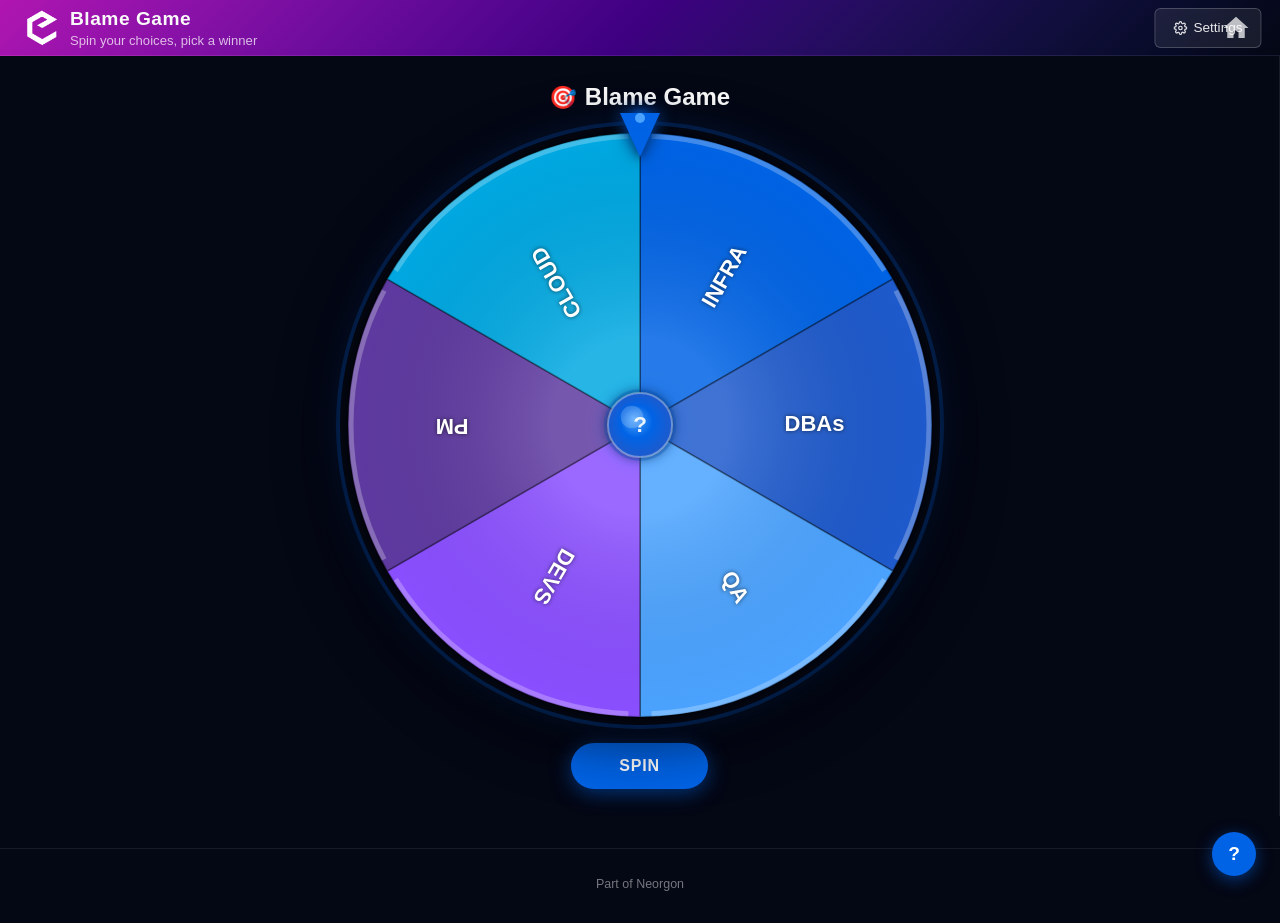
==== index.html @ 9d84cdf4 "chore(cdn): point shared assets at dedicated cdn.neorgon.org CDN now lives on its dedicated domain (" ====
<!DOCTYPE html>
<html lang="en">
<head>
  <meta charset="UTF-8">
  <meta http-equiv="X-Frame-Options" content="DENY">
  <meta http-equiv="Content-Security-Policy" content="default-src 'self'; script-src 'self' 'unsafe-inline'; style-src 'self' 'unsafe-inline'; img-src 'self' data: blob: https://cdn.neorgon.org; frame-ancestors 'none'">
  <meta name="viewport" content="width=device-width, initial-scale=1.0">
  <title>Decision Wheel | Spinner Wheel & Random Picker</title>
  <meta name="description" content="Build a custom decision wheel with your options, colors, and messages. Share any setup as a bookmark link">
  <meta property="og:title" content="Decision Wheel | Spinner Wheel & Random Picker">
  <meta property="og:description" content="Custom decision wheel. Pick your options, colors, and messages, then share via URL">
  <meta property="og:type" content="website">
  <meta property="og:url" content="https://decisionwheel.neorgon.com/">
  <meta property="og:site_name" content="Neorgon">
  <meta name="twitter:card" content="summary_large_image">
  <meta name="twitter:title" content="Decision Wheel | Spinner Wheel & Random Picker">
  <meta name="twitter:description" content="Custom decision wheel. Pick your options, colors, and messages, then share via URL">
  <meta name="twitter:image" content="https://decisionwheel.neorgon.com/og-preview.jpg">
  <meta name="robots" content="index, follow">
  <link rel="canonical" href="https://decisionwheel.neorgon.com/">
  <meta property="og:locale" content="en_US">
  <meta name="theme-color" content="#040714">
  <meta property="og:image" content="https://decisionwheel.neorgon.com/og-preview.jpg">
  <meta property="og:image:width" content="1200">
  <meta property="og:image:height" content="630">
  <link rel="icon" type="image/x-icon" href="https://cdn.neorgon.org/v1.0.0/favicon.ico" />
  <script type="application/ld+json">
  {
    "@context": "https://schema.org",
    "@type": "WebApplication",
    "name": "Decision Wheel",
    "description": "Build a custom decision wheel with your options, colors, and messages. Share any setup as a bookmark link",
    "url": "https://decisionwheel.neorgon.com/",
    "applicationCategory": "UtilitiesApplication",
    "operatingSystem": "Any",
    "offers": { "@type": "Offer", "price": "0", "priceCurrency": "USD" },
    "author": { "@type": "Organization", "name": "Neorgon", "url": "https://neorgon.com/" }
  }
  </script>
  <link rel="stylesheet" href="https://cdn.neorgon.org/v1.0.0/styles/base.css">
    <link rel="stylesheet" href="css/style.css">
  <!-- Neorgon Header Kit (vendored; ?header=live swaps CSS to CDN) -->
  <script>(function(){var m=location.search.match(/[?&]theme=([\w-]+)/)||document.cookie.match(/(?:^|;\s*)neo_theme=([\w-]+)/);if(m&&m[1]!=='default')document.documentElement.dataset.theme=decodeURIComponent(m[1]);})();</script>
  <link rel="stylesheet" href="css/neorgon-header.css">
  <link rel="stylesheet" href="css/neorgon-themes.css">
  <link rel="stylesheet" href="https://cdn.neorgon.org/v1.0.0/header/season.css">
  <script defer src="js/neorgon-header.js"></script>
</head>
<body>

<a class="skip-link" href="#main">Skip to content</a>

<!-- ── Header ──────────────────────────────────────────────────────────────── -->
<header class="header-bar" data-header-mode="app">
  <div class="header-logo">
    <a href="https://neorgon.com/" target="_blank" rel="noopener noreferrer">
      <img src="energon-classic-logo.png" class="header-logo-img" alt="Energon">
    </a>
    <a href="./" class="header-title-link">
      <h1 id="header-title">Decision Wheel</h1>
      <div class="header-subtitle" id="header-subtitle">Spin your choices, pick a winner</div>
    </a>
  </div>
  <div class="header-right">
    <div class="header-actions">
      <button class="btn-settings-header" data-keep-mobile id="btn-toggle-settings" onclick="toggleSettings()">
    <svg viewBox="0 0 24 24" fill="none" stroke="currentColor" stroke-width="2" stroke-linecap="round" stroke-linejoin="round" aria-hidden="true">
      <circle cx="12" cy="12" r="3"/><path d="M19.4 15a1.65 1.65 0 0 0 .33 1.82l.06.06a2 2 0 0 1-2.83 2.83l-.06-.06a1.65 1.65 0 0 0-1.82-.33 1.65 1.65 0 0 0-1 1.51V21a2 2 0 0 1-4 0v-.09A1.65 1.65 0 0 0 9 19.4a1.65 1.65 0 0 0-1.82.33l-.06.06a2 2 0 0 1-2.83-2.83l.06-.06A1.65 1.65 0 0 0 4.68 15a1.65 1.65 0 0 0-1.51-1H3a2 2 0 0 1 0-4h.09A1.65 1.65 0 0 0 4.6 9a1.65 1.65 0 0 0-.33-1.82l-.06-.06a2 2 0 0 1 2.83-2.83l.06.06A1.65 1.65 0 0 0 9 4.68a1.65 1.65 0 0 0 1-1.51V3a2 2 0 0 1 4 0v.09a1.65 1.65 0 0 0 1 1.51 1.65 1.65 0 0 0 1.82-.33l.06-.06a2 2 0 0 1 2.83 2.83l-.06.06A1.65 1.65 0 0 0 19.4 9a1.65 1.65 0 0 0 1.51 1H21a2 2 0 0 1 0 4h-.09a1.65 1.65 0 0 0-1.51 1z"/>
    </svg>
    Settings
  </button>
    </div>
    <a class="header-home" href="https://neorgon.com/" title="neorgon.com" aria-label="Neorgon home">
    <svg viewBox="0 0 24 24" fill="currentColor" aria-hidden="true"><path d="M10 20v-6h4v6h5v-8h3L12 3 2 12h3v8z"/></svg>
  </a>
  </div>
</header>

<!-- ── App body ─────────────────────────────────────────────────────────────── -->
<main class="app-body" id="main">

  <!-- Wheel stage -->
  <div class="wheel-stage" id="wheel-stage">
    <div class="wheel-title">
      <span class="wheel-title-icon" id="display-icon">🎡</span>
      <span id="display-title">Spin the Wheel</span>
    </div>
    <div class="wheel-wrapper">
      <canvas id="wheel-canvas" width="600" height="600" role="img" aria-label="Decision wheel. Use the Spin button below to spin."></canvas>
      <div class="wheel-pointer"></div>
    </div>
    <button class="btn-spin" id="btn-spin" onclick="spin()">SPIN</button>
  </div>

  <!-- Settings drawer -->
  <div class="settings-drawer closed" id="settings-drawer">
    <div class="settings-drawer-inner">
      <div class="settings-header">
        <h2>⚙️ Wheel Settings</h2>
        <button class="btn-close-settings" onclick="toggleSettings()" title="Close" aria-label="Close settings">×</button>
      </div>
      <div class="settings-body">

        <!-- Wheel identity -->
        <div class="setting-group">
          <label>Wheel Title &amp; Icon</label>
          <div class="setting-row-2">
            <input class="form-input seg-emoji-input" id="cfg-icon" type="text" placeholder="🎡" maxlength="4" value="🎡">
            <input class="form-input" id="cfg-title" type="text" placeholder="Decision Wheel">
          </div>
        </div>

        <!-- Win message -->
        <div class="setting-group">
          <label>Result Message</label>
          <input class="form-input" id="cfg-win-msg" type="text" placeholder="🎉 {emoji} {result}!">
          <span class="form-hint">Use <code style="color:var(--accent-bright)">{result}</code> and <code style="color:var(--accent-bright)">{emoji}</code> as placeholders</span>
        </div>

        <!-- Segments -->
        <div class="setting-group">
          <label>Options <span id="seg-count" style="color:var(--accent-bright);font-weight:700;margin-left:4px"></span></label>
          <div class="segments-list" id="segments-list"></div>
          <button class="btn-ghost" onclick="addSegment()">
            <svg width="12" height="12" viewBox="0 0 12 12" fill="none" aria-hidden="true"><path d="M6 1v10M1 6h10" stroke="currentColor" stroke-width="1.5" stroke-linecap="round"/></svg>
            Add Option
          </button>
        </div>

      </div>
      <div class="settings-footer">
        <button class="btn-primary" onclick="applySettings()">✓ Apply &amp; Save</button>
        <button class="btn-secondary" onclick="copyShareLink()">🔗 Copy Share Link</button>
        <div style="display:flex;gap:6px">
          <button class="btn-secondary" style="flex:1;font-size:.8rem" onclick="loadTemplate('blameGame')">🎯 Blame Game</button>
          <button class="btn-secondary" style="flex:1;font-size:.8rem" onclick="loadTemplate('pizza')">🍕 Pizza Night</button>
        </div>
        <button class="btn-secondary" onclick="resetToDefault()">↺ Reset to Default</button>
      </div>
    </div>
  </div>

</main>

<!-- ── Result overlay ──────────────────────────────────────────────────────── -->
<div class="result-overlay" id="result-overlay" onclick="closeResult()">
  <div class="result-card" onclick="event.stopPropagation()">
    <span class="result-emoji-big" id="res-emoji">🎉</span>
    <div class="result-color-bar" id="res-color-bar"></div>
    <div class="result-segment-text" id="res-text"></div>
    <div class="result-message" id="res-message"></div>
    <div class="result-excuses" id="res-excuses"></div>
    <button class="btn-spin-again" onclick="closeResult()">Spin Again</button>
  </div>
</div>

<!-- ── Help button & menu ──────────────────────────────────────────────────── -->
<button class="help-button" onclick="toggleHelpMenu()" title="Keyboard shortcuts" aria-label="Keyboard shortcuts">?</button>
<div class="help-menu" id="help-menu">
  <div>
    <h3>Random Spin</h3>
    <div class="help-row"><span>Spin wheel</span><span><kbd class="help-key">Space</kbd> / <kbd class="help-key">Enter</kbd></span></div>
    <div class="help-row"><span>Click wheel</span><span>🖱️ click</span></div>
  </div>
  <div class="help-section" id="help-rig-section">
    <h3>Rig Spin</h3>
    <div id="help-rig-rows"></div>
  </div>
  <div class="help-section">
    <h3>Other</h3>
    <div class="help-row"><span>Toggle help</span><kbd class="help-key">?</kbd></div>
    <div class="help-row"><span>Easter egg 🥚</span><kbd class="help-key">8</kbd></div>
  </div>
</div>

<!-- ── Explosion overlay ───────────────────────────────────────────────────── -->
<div class="explosion-overlay" id="explosion-overlay" onclick="closeExplosion()">
  <div class="explosion-particles" id="explosion-particles"></div>
  <div class="you-container">
    <div class="pointing-hand">👆</div>
    <div class="you-text">YOU</div>
    <div class="you-subtitle">It's all your fault</div>
  </div>
  <div class="explosion-close-hint">Press any key or click to close</div>
</div>

<!-- ── Toast container ─────────────────────────────────────────────────────── -->
<div id="toast-container"></div>

  <footer class="info-footer">
    Part of <a class="footer-link" href="https://neorgon.com/">Neorgon</a>
  </footer>

<script type="module" src="js/app.js"></script>
</body>
</html>
---- css/style.css ----
/* ── Reset ─────────────────────────────────────────────────────────── */
*, *::before, *::after { margin: 0; padding: 0; box-sizing: border-box; }

:root {
  --bg: #040714;
  --surface-1: rgba(255,255,255,.03);
  --surface-2: rgba(255,255,255,.06);
  --surface-3: rgba(255,255,255,.10);
  --border-subtle: rgba(255,255,255,.07);
  --border: rgba(255,255,255,.1);
  --border-strong: rgba(255,255,255,.22);
  --text-primary: #f9f9f9;
  --text-secondary: #cacaca;
  --text-muted: rgba(255,255,255,.55);
  --accent: #0063e5;
  --accent-bright: #0080ff;
  --danger: #ef4444;
  --font: 'Avenir Next', -apple-system, BlinkMacSystemFont, 'Segoe UI', Roboto, sans-serif;
  --radius-sm: 6px; --radius: 10px; --radius-lg: 15px; --radius-xl: 20px;
  --ease-snap: cubic-bezier(0.34, 1.56, 0.64, 1);
  --dur: 200ms;
  --settings-w: 380px;
}

body {
  font-family: var(--font);
  background: var(--bg);
  min-height: 100vh;
  color: var(--text-primary);
  display: flex;
  flex-direction: column;
  overflow-x: hidden;
}

/* Settings toggle button in header — centered absolutely */
.btn-settings-header {
  position: absolute;
  left: 50%;
  transform: translateX(-50%);
  display: flex; align-items: center; gap: 6px;
  padding: 7px 18px;
  background: rgba(255,255,255,.08);
  border: 1px solid rgba(255,255,255,.2);
  border-radius: var(--radius-sm);
  color: rgba(255,255,255,.9);
  font-size: .85em; font-weight: 500;
  cursor: pointer;
  transition: background var(--dur), border-color var(--dur);
  flex-shrink: 0;
  animation: settingsBorderPulse 3s ease-in-out infinite;
}
.btn-settings-header:hover {
  background: rgba(255,255,255,.18);
  border-color: rgba(255,255,255,.5);
  animation: none;
}
.btn-settings-header svg { width: 14px; height: 14px; }
@keyframes settingsBorderPulse {
  0%, 100% { border-color: rgba(255,255,255,.2); box-shadow: none; }
  50%       { border-color: rgba(0,128,255,.7);  box-shadow: 0 0 10px rgba(0,99,229,.4), inset 0 0 6px rgba(0,99,229,.08); }
}

/* ── Main layout ────────────────────────────────────────────────────── */
.app-body {
  flex: 1;
  display: flex;
  overflow: hidden;
  position: relative;
}

/* ── Wheel stage ────────────────────────────────────────────────────── */
.wheel-stage {
  flex: 1;
  display: flex;
  flex-direction: column;
  align-items: center;
  justify-content: center;
  padding: clamp(12px, 3vh, 32px) 24px;
  min-height: 0;
  transition: padding-right var(--dur);
}

.wheel-title {
  font-size: clamp(1rem, 2.5vw, 1.5rem);
  font-weight: 700;
  color: var(--text-primary);
  margin-bottom: clamp(8px, 1.5vh, 24px);
  text-align: center;
  display: flex;
  align-items: center;
  gap: 8px;
}
.wheel-title-icon { font-size: 1.4rem; }

.wheel-wrapper {
  position: relative;
  display: inline-flex;
  align-items: center;
  justify-content: center;
}

#wheel-canvas {
  display: block;
  width: min(600px, calc(100vw - 48px), calc(100vh - 210px));
  height: min(600px, calc(100vw - 48px), calc(100vh - 210px));
  border-radius: 50%;
  box-shadow: 0 0 0 4px rgba(0,99,229,.2), 0 0 40px rgba(0,99,229,.15), 0 16px 60px rgba(0,0,0,.6);
}

/* Pointer: triangle pointing DOWN at the top of the wheel */
.wheel-pointer {
  position: absolute;
  top: -12px;
  left: 50%;
  transform: translateX(-50%);
  width: 0;
  height: 0;
  border-left: 20px solid transparent;
  border-right: 20px solid transparent;
  border-top: 44px solid #0063e5;
  filter: drop-shadow(0 0 8px rgba(0,99,229,.8)) drop-shadow(0 2px 4px rgba(0,0,0,.7));
  z-index: 10;
  animation: pointerBounce 2s ease-in-out infinite;
}
.wheel-pointer::after {
  content: '';
  position: absolute;
  top: -44px;
  left: 50%;
  transform: translateX(-50%);
  width: 10px;
  height: 10px;
  background: #4BA3FF;
  border-radius: 50%;
  box-shadow: 0 0 8px #0063e5, 0 0 16px rgba(0,99,229,.5);
}
@keyframes pointerBounce {
  0%, 100% { transform: translateX(-50%) translateY(0); }
  50%       { transform: translateX(-50%) translateY(-5px); }
}

/* Spin button */
.btn-spin {
  margin-top: clamp(12px, 2vh, 28px);
  padding: 14px 48px;
  background: var(--accent);
  color: #fff;
  font-size: 1rem;
  font-weight: 700;
  letter-spacing: .05em;
  text-transform: uppercase;
  border: none;
  border-radius: 50px;
  cursor: pointer;
  transition: background var(--dur), transform var(--dur), box-shadow var(--dur);
  box-shadow: 0 4px 20px rgba(0,99,229,.5);
}
.btn-spin:hover:not(:disabled) {
  background: var(--accent-bright);
  transform: translateY(-2px);
  box-shadow: 0 6px 28px rgba(0,128,255,.6);
}
.btn-spin:disabled {
  opacity: .6;
  cursor: not-allowed;
  transform: none;
}
.btn-spin.spinning {
  background: #6b21a8;
  box-shadow: 0 4px 20px rgba(107,33,168,.5);
}

/* ── Settings drawer ────────────────────────────────────────────────── */
.settings-drawer {
  width: var(--settings-w);
  flex-shrink: 0;
  background: #06091a;
  border-left: 1px solid var(--border-subtle);
  display: flex;
  flex-direction: column;
  overflow: hidden;
  transition: width var(--dur), transform var(--dur);
  position: relative;
  z-index: 200;
}
.settings-drawer.closed {
  width: 0;
}
.settings-drawer-inner {
  width: var(--settings-w);
  height: 100%;
  display: flex;
  flex-direction: column;
  overflow: hidden;
}
.settings-header {
  padding: 20px 20px 16px;
  border-bottom: 1px solid var(--border-subtle);
  display: flex;
  align-items: center;
  justify-content: space-between;
  flex-shrink: 0;
}
.settings-header h2 {
  font-size: 1rem;
  font-weight: 700;
  color: var(--text-primary);
}
.btn-close-settings {
  width: 28px; height: 28px;
  display: flex; align-items: center; justify-content: center;
  background: none;
  border: none;
  color: var(--text-muted);
  cursor: pointer;
  border-radius: var(--radius-sm);
  font-size: 1.2rem;
  transition: color var(--dur), background var(--dur);
}
.btn-close-settings:hover { color: var(--text-primary); background: var(--surface-2); }

.settings-body {
  flex: 1;
  overflow-y: auto;
  padding: 20px;
  display: flex;
  flex-direction: column;
  gap: 20px;
}
.settings-body::-webkit-scrollbar { width: 4px; }
.settings-body::-webkit-scrollbar-track { background: transparent; }
.settings-body::-webkit-scrollbar-thumb { background: var(--border); border-radius: 2px; }

.settings-footer {
  padding: 16px 20px;
  border-top: 1px solid var(--border-subtle);
  display: flex;
  flex-direction: column;
  gap: 8px;
  flex-shrink: 0;
}

/* ── Setting rows ───────────────────────────────────────────────────── */
.setting-group { display: flex; flex-direction: column; gap: 8px; }
.setting-group label {
  font-size: .75rem;
  font-weight: 600;
  letter-spacing: .07em;
  text-transform: uppercase;
  color: var(--text-muted);
}
.setting-row-2 { display: flex; gap: 8px; }
.setting-row-2 .form-input:first-child { width: 62px; flex-shrink: 0; text-align: center; }

.form-input {
  flex: 1;
  background: var(--surface-1);
  border: 1px solid var(--border);
  border-radius: var(--radius-sm);
  color: var(--text-primary);
  font-size: .875rem;
  font-family: var(--font);
  padding: 8px 10px;
  transition: border-color var(--dur);
  outline: none;
}
.form-input:focus { border-color: var(--accent); }
.form-input::placeholder { color: var(--text-muted); }
.form-hint {
  font-size: .72rem;
  color: var(--text-muted);
  margin-top: -4px;
}

/* Segments list */
.segments-list {
  display: flex;
  flex-direction: column;
  gap: 8px;
}
.segment-row {
  display: flex;
  align-items: center;
  gap: 6px;
  background: var(--surface-1);
  border: 1px solid var(--border);
  border-radius: var(--radius-sm);
  padding: 8px;
}
.seg-emoji-input {
  width: 44px;
  flex-shrink: 0;
  text-align: center;
  font-size: 1.1rem;
  padding: 6px 4px;
  background: var(--surface-2);
  border: 1px solid var(--border);
  border-radius: var(--radius-sm);
  color: var(--text-primary);
  font-family: var(--font);
  outline: none;
}
.seg-text-input {
  flex: 1;
  min-width: 0;
  background: transparent;
  border: none;
  border-bottom: 1px solid var(--border);
  border-radius: 0;
  color: var(--text-primary);
  font-size: .875rem;
  font-family: var(--font);
  padding: 4px 4px 6px;
  outline: none;
  transition: border-color var(--dur);
}
.seg-text-input:focus { border-color: var(--accent); }
.seg-color-input {
  width: 28px; height: 28px;
  flex-shrink: 0;
  border: 2px solid var(--border);
  border-radius: 50%;
  cursor: pointer;
  padding: 0;
  background: none;
  overflow: hidden;
}
.seg-color-input::-webkit-color-swatch-wrapper { padding: 0; }
.seg-color-input::-webkit-color-swatch { border: none; border-radius: 50%; }
.btn-seg-delete {
  width: 24px; height: 24px;
  flex-shrink: 0;
  display: flex; align-items: center; justify-content: center;
  background: none;
  border: none;
  color: var(--text-muted);
  font-size: 1rem;
  cursor: pointer;
  border-radius: var(--radius-sm);
  transition: color var(--dur), background var(--dur);
}
.btn-seg-delete:hover { color: var(--danger); background: rgba(239,68,68,.1); }
.btn-seg-msg-toggle {
  width: 22px; height: 22px;
  flex-shrink: 0;
  display: flex; align-items: center; justify-content: center;
  background: none;
  border: none;
  color: var(--text-muted);
  font-size: .8rem;
  cursor: pointer;
  border-radius: 4px;
  transition: color var(--dur);
  title: 'Custom message';
}
.btn-seg-msg-toggle:hover { color: var(--accent-bright); }
.btn-seg-msg-toggle.has-msg { color: var(--accent-bright); }

.seg-msg-row {
  display: none;
  padding: 0 8px 6px;
}
.seg-msg-row.open { display: block; }
.seg-msg-input {
  width: 100%;
  background: transparent;
  border: none;
  border-bottom: 1px dashed var(--border);
  color: var(--text-secondary);
  font-size: .8rem;
  font-family: var(--font);
  font-style: italic;
  padding: 4px 0;
  outline: none;
}
.seg-msg-input:focus { border-color: var(--accent-bright); }
.seg-msg-input::placeholder { color: var(--text-muted); }

/* ── Buttons ────────────────────────────────────────────────────────── */
.btn-primary {
  padding: 10px 16px;
  background: var(--accent);
  color: #fff;
  font-size: .875rem;
  font-weight: 600;
  border: none;
  border-radius: var(--radius-sm);
  cursor: pointer;
  transition: background var(--dur);
  width: 100%;
}
.btn-primary:hover { background: var(--accent-bright); }
.btn-secondary {
  padding: 9px 16px;
  background: transparent;
  color: var(--text-secondary);
  font-size: .875rem;
  font-weight: 500;
  border: 1px solid var(--border);
  border-radius: var(--radius-sm);
  cursor: pointer;
  transition: border-color var(--dur), color var(--dur), background var(--dur);
  width: 100%;
}
.btn-secondary:hover { border-color: var(--border-strong); color: var(--text-primary); background: var(--surface-1); }
.btn-ghost {
  padding: 8px 12px;
  background: transparent;
  color: var(--accent-bright);
  font-size: .8rem;
  font-weight: 500;
  border: 1px dashed rgba(0,128,255,.35);
  border-radius: var(--radius-sm);
  cursor: pointer;
  transition: background var(--dur), border-color var(--dur);
  width: 100%;
  display: flex; align-items: center; justify-content: center; gap: 6px;
}
.btn-ghost:hover { background: rgba(0,99,229,.08); border-color: var(--accent); }

/* ── Result overlay ─────────────────────────────────────────────────── */
.result-overlay {
  position: fixed;
  inset: 0;
  background: rgba(4,7,20,.75);
  backdrop-filter: blur(8px);
  z-index: 500;
  display: flex;
  align-items: center;
  justify-content: center;
  opacity: 0;
  pointer-events: none;
  transition: opacity 0.3s ease;
}
.result-overlay.show {
  opacity: 1;
  pointer-events: all;
}
.result-card {
  background: #0e1230;
  border: 1px solid var(--border-strong);
  border-radius: var(--radius-xl);
  padding: 40px 48px;
  text-align: center;
  max-width: 420px;
  width: 90%;
  transform: scale(0.9) translateY(20px);
  transition: transform 0.3s var(--ease-snap);
  box-shadow: 0 32px 80px rgba(0,0,0,.6);
}
.result-overlay.show .result-card {
  transform: scale(1) translateY(0);
}
.result-emoji-big {
  font-size: 3.5rem;
  line-height: 1;
  margin-bottom: 16px;
  display: block;
}
.result-segment-text {
  font-size: 1.6rem;
  font-weight: 700;
  color: var(--text-primary);
  margin-bottom: 10px;
}
.result-message {
  font-size: 1rem;
  color: var(--text-secondary);
  margin-bottom: 28px;
  line-height: 1.5;
}
.result-color-bar {
  height: 4px;
  border-radius: 2px;
  margin: 0 auto 24px;
  width: 60px;
}
.btn-spin-again {
  padding: 12px 32px;
  background: var(--surface-3);
  color: var(--text-primary);
  font-size: .9rem;
  font-weight: 600;
  border: 1px solid var(--border-strong);
  border-radius: 50px;
  cursor: pointer;
  transition: background var(--dur), transform var(--dur);
}
.btn-spin-again:hover { background: var(--surface-2); transform: scale(1.03); }

/* ── Result excuses (pipe-separated) ───────────────────────────────────── */
.result-excuses {
  display: flex;
  flex-direction: column;
  gap: 8px;
  margin-bottom: 24px;
  text-align: left;
}
.result-excuse-item {
  padding: 10px 14px;
  background: rgba(255,255,255,.05);
  border-left: 3px solid var(--item-color, #0063e5);
  border-radius: 0 var(--radius-sm) var(--radius-sm) 0;
  font-size: .875rem;
  color: var(--text-secondary);
  line-height: 1.45;
  animation: slideInExcuse .35s ease both;
}
.result-excuse-item:nth-child(2) { animation-delay: .07s; }
.result-excuse-item:nth-child(3) { animation-delay: .14s; }
@keyframes slideInExcuse {
  from { opacity:0; transform: translateX(-12px); }
  to   { opacity:1; transform: translateX(0); }
}

/* ── Confetti ───────────────────────────────────────────────────────── */
.confetti-piece {
  position: fixed;
  width: 8px;
  height: 8px;
  border-radius: 2px;
  z-index: 600;
  pointer-events: none;
  animation: confetti-fall linear forwards;
}
@keyframes confetti-fall {
  0%   { transform: translateY(0) rotate(0deg) scaleX(1);  opacity: 1; }
  80%  { opacity: 1; }
  100% { transform: translateY(100vh) rotate(720deg) scaleX(-1); opacity: 0; }
}

/* ── Toast ──────────────────────────────────────────────────────────── */
#toast-container {
  position: fixed;
  bottom: 24px;
  left: 50%;
  transform: translateX(-50%);
  z-index: 700;
  display: flex;
  flex-direction: column;
  gap: 8px;
  pointer-events: none;
}
.toast {
  background: #1a1d35;
  border: 1px solid var(--border-strong);
  border-radius: var(--radius);
  padding: 10px 18px;
  font-size: .875rem;
  color: var(--text-secondary);
  display: flex;
  align-items: center;
  gap: 8px;
  animation: toast-in .25s ease forwards;
  box-shadow: 0 8px 24px rgba(0,0,0,.5);
  white-space: nowrap;
}
.toast.out { animation: toast-out .25s ease forwards; }
@keyframes toast-in  { from { opacity:0; transform:translateY(8px); } to { opacity:1; transform:translateY(0); } }
@keyframes toast-out { from { opacity:1; } to { opacity:0; transform:translateY(4px); } }

/* ── Mobile ─────────────────────────────────────────────────────────── */
@media (max-width: 700px) {
  :root { --settings-w: 100vw; }

  .settings-drawer {
    position: fixed;
    inset: 68px 0 0 0;
    width: 100% !important;
    border-left: none;
    border-top: 1px solid var(--border-subtle);
    transform: translateX(100%);
    transition: transform .3s cubic-bezier(0.16,1,0.3,1);
  }
  .settings-drawer.closed { width: 100% !important; transform: translateX(100%); }
  .settings-drawer:not(.closed) { transform: translateX(0); }
  .settings-drawer-inner { width: 100%; }

  .btn-spin { padding: 13px 40px; }
}

/* ── Help button & menu ─────────────────────────────────────────────────── */
.help-button {
  position: fixed;
  bottom: 24px; right: 24px;
  width: 44px; height: 44px;
  background: var(--accent);
  border: none; border-radius: 50%;
  color: #fff;
  font-size: 1.2rem; font-weight: 700;
  cursor: pointer;
  box-shadow: 0 4px 16px rgba(0,99,229,.5);
  z-index: 400;
  transition: transform var(--dur), box-shadow var(--dur);
}
.help-button:hover { transform: scale(1.1); box-shadow: 0 6px 24px rgba(0,99,229,.7); }
.help-menu {
  position: fixed;
  bottom: 80px; right: 24px;
  width: 280px;
  background: #0e1230;
  border: 1px solid var(--border-strong);
  border-radius: var(--radius-lg);
  padding: 20px;
  z-index: 400;
  box-shadow: 0 16px 48px rgba(0,0,0,.6);
  transform: scale(0.9) translateY(10px);
  transform-origin: bottom right;
  opacity: 0;
  pointer-events: none;
  transition: transform .2s var(--ease-snap), opacity .2s;
}
.help-menu.show { transform: scale(1) translateY(0); opacity: 1; pointer-events: all; }
.help-menu h3 { font-size: .7rem; font-weight: 700; letter-spacing: .1em; text-transform: uppercase; color: var(--text-muted); margin-bottom: 8px; }
.help-row { display: flex; justify-content: space-between; align-items: center; padding: 5px 0; border-bottom: 1px solid var(--border-subtle); font-size: .8rem; }
.help-row:last-child { border-bottom: none; }
.help-key {
  display: inline-block;
  padding: 2px 7px;
  background: var(--surface-2);
  border: 1px solid var(--border);
  border-radius: 4px;
  font-family: monospace;
  font-size: .78rem;
  color: var(--accent-bright);
}
.help-section { margin-top: 12px; }

/* ── Explosion Easter Egg ───────────────────────────────────────────────── */
.explosion-overlay {
  position: fixed; inset: 0;
  background: rgba(0,0,0,.92);
  z-index: 900;
  display: flex; align-items: center; justify-content: center;
  opacity: 0; pointer-events: none;
  transition: opacity .2s;
}
.explosion-overlay.show { opacity: 1; pointer-events: all; }
.you-container { text-align: center; position: relative; z-index: 2; }
.you-text {
  font-size: clamp(5rem, 20vw, 14rem);
  font-weight: 900;
  color: #fff;
  letter-spacing: -.02em;
  line-height: 1;
  text-shadow: 0 0 60px #0063e5, 0 0 120px rgba(0,99,229,.6);
  animation: youFlash .4s ease;
}
@keyframes youFlash {
  0%   { transform: scale(.4) rotate(-5deg); opacity: 0; }
  60%  { transform: scale(1.15) rotate(2deg); }
  100% { transform: scale(1) rotate(0); opacity: 1; }
}
.pointing-hand { font-size: clamp(3rem, 10vw, 6rem); animation: pointBounce 1s ease-in-out infinite; }
@keyframes pointBounce {
  0%, 100% { transform: translateY(0) rotate(-10deg); }
  50%       { transform: translateY(-12px) rotate(-10deg); }
}
.you-subtitle { font-size: 1.2rem; color: rgba(255,255,255,.6); margin-top: 12px; letter-spacing: .2em; text-transform: uppercase; }
.explosion-close-hint { position: fixed; bottom: 32px; left: 50%; transform: translateX(-50%); color: rgba(255,255,255,.35); font-size: .85rem; }
.explosion-particles { position: fixed; inset: 0; pointer-events: none; overflow: hidden; }
.particle {
  position: absolute;
  width: 8px; height: 8px;
  border-radius: 50%;
  top: 50%; left: 50%;
  animation: particleFly .8s ease-out forwards;
  transform: translate(var(--tx), var(--ty));
}
@keyframes particleFly {
  from { transform: translate(0,0) scale(1); opacity: 1; }
  to   { transform: translate(var(--tx), var(--ty)) scale(0); opacity: 0; }
}

/* ── Button press feedback ────────────────────────────────────── */
button:active, .btn:active {
  transform: scale(0.97);
  transition-duration: 120ms;
}

/* ── Skeleton loading ─────────────────────────────────────────── */
@keyframes shimmer { to { background-position: -200% 0; } }
.skeleton {
  background: linear-gradient(90deg, var(--surface-1) 25%, var(--surface-2) 50%, var(--surface-1) 75%);
  background-size: 200% 100%;
  animation: shimmer 1.5s ease-in-out infinite;
  border-radius: 10px;
}

@media (prefers-reduced-motion: reduce) {
  *, *::before, *::after {
    animation-duration: 0.01ms !important;
    transition-duration: 0.01ms !important;
  }
}
:focus-visible {
  outline: 2px solid var(--accent-bright, #0080ff);
  outline-offset: 2px;
}
.skip-link {
  position: absolute; top: -100%; left: 16px; z-index: 1000;
  padding: 8px 16px; background: var(--accent-bright, #0080ff); color: #000;
  font-weight: 600; font-size: .875rem; border-radius: 0 0 6px 6px;
  text-decoration: none; transition: top .2s;
}
.skip-link:focus { top: 0; }
.info-footer {
  text-align: center;
  padding: 24px 24px 28px;
  color: rgba(255,255,255,.45);
  font-size: .78em;
  line-height: 1.8;
  border-top: 1px solid rgba(255,255,255,.08);
  margin-top: 32px;
}
.footer-link {
  color: rgba(255,255,255,.45);
  text-decoration: none;
  transition: color 200ms;
}
.footer-link:hover,
.footer-link:focus-visible {
  color: rgba(255,255,255,.72);
  text-decoration: underline;
}
---- css/neorgon-header.css ----
/* ══════════════════════════════════════════════════════════════
   Neorgon Header Kit — header.css
   Canonical source: packages/neorgon-ui/header/
   Vendored per site as css/neorgon-header.css — do not edit copies.
   Live CDN: https://cdn.neorgon.org/v1.0.0/header/header.css
   ══════════════════════════════════════════════════════════════ */

:root {
  /* Geometry */
  --header-h: 68px;
  --header-h-app: 56px;
  --header-control-h: 40px; /* every header control (buttons, ⋯, palette, home) shares this height */

  /* Palette — themes override these (see themes.css) */
  --header-bg-start: #B015B0;
  --header-bg-mid: #3D0080;
  --header-bg-end: #040714;
  --header-bg: linear-gradient(in oklch 135deg, var(--header-bg-start) 0%, var(--header-bg-mid) 50%, var(--header-bg-end) 100%);
  --header-glass: rgba(0, 9, 18, .35);
  --header-text: #f9f9f9;
  --header-text-dim: rgba(255, 255, 255, .72);
  --header-border: rgba(255, 255, 255, .07);
  --header-border-strong: rgba(255, 255, 255, .22);
  --header-accent: #e879f9;
  --header-menu-bg: #10142a;
  --header-menu-hover: rgba(255, 255, 255, .08);
}

/* ── Bar ─────────────────────────────────────────────────────── */
.header-bar {
  position: sticky;
  top: 0;
  z-index: var(--z-sticky-header, 200);
  display: flex;
  align-items: center;
  gap: var(--space-3, 12px);
  height: var(--header-h);
  padding: 0 var(--space-6, 24px);
  background: var(--header-bg);
  border-bottom: 1px solid var(--header-border);
  color: var(--header-text);
}

/* Mode: hub — transparent cozy glass, no gradient */
.header-bar[data-header-mode="hub"] {
  background: var(--header-glass);
  backdrop-filter: blur(12px);
  -webkit-backdrop-filter: blur(12px);
}

/* Mode: app — slim, auto-hides on scroll down (JS toggles .header-hidden) */
.header-bar[data-header-mode="app"] {
  height: var(--header-h-app);
  transition: transform .25s ease;
}
.header-bar[data-header-mode="app"].header-hidden {
  transform: translateY(-100%);
}

/* ── Logo block ──────────────────────────────────────────────── */
.header-logo {
  display: flex;
  align-items: center;
  gap: 10px;
  flex-shrink: 0;
  min-width: 0;
}
.header-logo-img {
  height: 36px;
  width: auto;
  flex-shrink: 0;
  display: block;
  filter: brightness(0) invert(1);
  transition: transform .3s cubic-bezier(.34, 1.56, .64, 1);
}
.header-logo-img:hover { transform: scale(1.14) rotate(-9deg); }

.header-title-link { text-decoration: none; color: inherit; min-width: 0; }
.header-logo h1 {
  font-size: 1.2em;
  font-weight: 600;
  letter-spacing: .5px;
  color: var(--header-text);
  white-space: nowrap;
}
.header-subtitle {
  font-size: .82em;
  color: var(--header-text-dim);
  font-weight: 500;
  margin-top: 3px;
  white-space: nowrap;
}

/* ── Right cluster: actions + theme toggle + home ────────────── */
.header-right {
  margin-left: auto;
  display: flex;
  align-items: center;
  gap: var(--space-2, 8px);
  min-width: 0;
}

.header-actions {
  display: flex;
  align-items: center;
  gap: var(--space-2, 8px);
  position: relative; /* overflow .header-menu anchors here */
  min-width: 0;
}
.header-actions .btn,
.header-actions .nav-link {
  white-space: nowrap;
  flex-shrink: 0;
}
/* Uniform control row: direct action children match the icon buttons'
   height so Share / ⋯ / palette / home read as one correlative strip.
   (Direct-child only — items moved into the ⋯ menu keep menu styling.) */
.header-actions > .btn,
.header-actions > .nav-link,
.header-actions > button,
.header-actions > a {
  height: var(--header-control-h);
  min-height: 0; /* neutralize site-level control minimums (e.g. --control-height) */
  box-sizing: border-box;
  display: inline-flex;
  align-items: center;
}

/* ── Theme toggle ────────────────────────────────────────────── */
.header-theme { position: relative; display: flex; }
.header-theme-toggle {
  display: inline-flex;
  align-items: center;
  justify-content: center;
  width: var(--header-control-h);
  height: var(--header-control-h);
  padding: 0;
  border: 1px solid transparent;
  border-radius: 50%;
  background: transparent;
  color: var(--header-text-dim);
  cursor: pointer;
  transition: color .2s, border-color .2s, background .2s;
}
.header-theme-toggle:hover,
.header-theme-toggle[aria-expanded="true"] {
  color: var(--header-text);
  border-color: var(--header-border-strong);
  background: var(--header-menu-hover);
}
.header-theme-toggle svg { width: 20px; height: 20px; display: block; }
[data-theme]:not([data-theme=""]) .header-theme-toggle { color: var(--header-accent); }

/* ── Home icon ───────────────────────────────────────────────── */
.header-home {
  display: flex;
  align-items: center;
  justify-content: center;
  height: var(--header-control-h);
  box-sizing: border-box;
  padding: 5px;
  border-radius: 6px;
  color: var(--header-text-dim);
  text-decoration: none;
  flex-shrink: 0;
  transition: color .2s, background .2s;
}
.header-home:hover { color: var(--header-text); background: var(--header-menu-hover); }
.header-home svg { width: 30px; height: 30px; display: block; }

/* ── Overflow toggle (⋯) — injected by header.js ─────────────── */
.header-overflow { position: relative; display: flex; }
.header-overflow[hidden] { display: none; }
.header-overflow-toggle {
  display: inline-flex;
  align-items: center;
  justify-content: center;
  min-width: 40px;
  height: var(--header-control-h);
  box-sizing: border-box;
  padding: 0 10px;
  border: 1px solid var(--header-border-strong);
  border-radius: 6px;
  background: transparent;
  color: var(--header-text);
  font-size: 1rem;
  font-weight: 700;
  letter-spacing: 1px;
  cursor: pointer;
  transition: background .2s;
}
.header-overflow-toggle:hover,
.header-overflow-toggle[aria-expanded="true"] { background: var(--header-menu-hover); }

/* ── Dropdown menu (overflow + theme + Export▾ groups) ─────────
   Rules: parent gets position:relative; one open at a time; Esc /
   outside click closes; arrow keys navigate (all handled by header.js) */
.header-menu {
  position: absolute;
  top: calc(100% + 6px);
  right: 0;
  min-width: 180px;
  max-height: min(60vh, 320px);
  overflow-y: auto;
  margin: 0;
  padding: 6px;
  list-style: none;
  background: var(--header-menu-bg);
  border: 1px solid var(--header-border-strong);
  border-radius: 10px;
  box-shadow: 0 12px 32px rgba(0, 0, 0, .5);
  display: none;
  z-index: 1;
}
.header-menu.open { display: block; }

.header-menu .btn,
.header-menu .nav-link,
.header-menu button,
.header-menu a {
  display: flex;
  align-items: center;
  gap: 10px;
  width: 100%;
  min-height: 0;
  padding: 10px 12px;
  border: none;
  border-radius: 6px;
  background: none;
  color: var(--header-text);
  font: inherit;
  font-size: .875rem;
  font-weight: 500;
  text-align: left;
  text-decoration: none;
  white-space: nowrap;
  cursor: pointer;
}
.header-menu .btn:hover,
.header-menu .nav-link:hover,
.header-menu button:hover,
.header-menu a:hover,
.header-menu [role="menuitem"]:focus-visible {
  background: var(--header-menu-hover);
  outline: none;
}
.header-menu .badge,
.header-menu [data-badge] { margin-left: auto; }

/* Grouped controls (.header-btn-group divs / navs) moved into the ⋯ menu
   render as stacked rows; group chrome (borders, padding, flex) is stripped. */
.header-menu > div,
.header-menu > nav {
  display: block;
  border: none;
  margin: 0;
  padding: 0;
}
.header-menu > div + div,
.header-menu > nav + nav {
  border-top: 1px solid var(--header-border);
  margin-top: 4px;
  padding-top: 4px;
}
.header-menu > div button,
.header-menu > div a,
.header-menu > nav button,
.header-menu > nav a {
  width: 100%;
  margin: 0;
}

/* Theme menu specifics */
.header-theme-menu .theme-swatch {
  width: 14px;
  height: 14px;
  border-radius: 50%;
  flex-shrink: 0;
  border: 1px solid rgba(255, 255, 255, .25);
}
.header-theme-menu [aria-checked="true"]::after {
  content: "✓";
  margin-left: auto;
  color: var(--header-accent);
}

/* ── Mobile (≤700px): shrink, hide subtitle, JS moves non-kept
   action buttons into the ⋯ overflow menu ────────────────────── */
@media (max-width: 700px) {
  :root { --header-control-h: 36px; }
  .header-bar { padding: 0 var(--space-4, 16px); gap: var(--space-2, 8px); }
  .header-subtitle { display: none; }
  .header-logo h1 { font-size: 1em; }
  .header-logo-img { height: 28px; }
  .header-home svg { width: 26px; height: 26px; }
}

/* ── Reduced motion ──────────────────────────────────────────── */
@media (prefers-reduced-motion: reduce) {
  .header-bar[data-header-mode="app"] { transition: none; }
  .header-logo-img { transition: none; }
}
---- css/neorgon-themes.css ----
/* ══════════════════════════════════════════════════════════════
   Neorgon Header Kit — themes.css
   Theme = pure token overrides applied via <html data-theme="…">.
   Themes are HEADER-SCOPED on purpose: page backgrounds and effects
   stay site-owned. To add a theme: one block here + one entry in
   the THEMES array in header.js.
   ══════════════════════════════════════════════════════════════ */

/* default — magenta nebula. No block needed; :root defaults in
   header.css ARE the default theme. Attribute is removed when
   default is active. */

[data-theme="christmas"] {
  --header-bg-start: #7f1d1d;
  --header-bg-mid: #14532d;
  --header-bg-end: #052e16;
  --header-glass: rgba(5, 46, 22, .45);
  --header-accent: #fbbf24;
  --header-border: rgba(251, 191, 36, .25);
  --header-border-strong: rgba(251, 191, 36, .45);
  --header-text: #fefce8;
  --header-text-dim: rgba(254, 252, 232, .65);
  --header-menu-bg: #14210f;
  --header-menu-hover: rgba(251, 191, 36, .12);
}

[data-theme="matrix"] {
  --header-bg-start: #000000;
  --header-bg-mid: #001a00;
  --header-bg-end: #000000;
  --header-glass: rgba(0, 12, 0, .45);
  --header-accent: #00ff41;
  --header-border: rgba(0, 255, 65, .18);
  --header-border-strong: rgba(0, 255, 65, .4);
  --header-text: #ccffcc;
  --header-text-dim: rgba(0, 255, 65, .6);
  --header-menu-bg: #020a02;
  --header-menu-hover: rgba(0, 255, 65, .1);
}

[data-theme="danger"] {
  --header-bg-start: #450a0a;
  --header-bg-mid: #7f1d1d;
  --header-bg-end: #0c0a0a;
  --header-glass: rgba(69, 10, 10, .45);
  --header-accent: #f59e0b;
  --header-border: rgba(245, 158, 11, .25);
  --header-border-strong: rgba(245, 158, 11, .45);
  --header-text: #fef2f2;
  --header-text-dim: rgba(254, 226, 226, .6);
  --header-menu-bg: #1a0505;
  --header-menu-hover: rgba(245, 158, 11, .12);
}
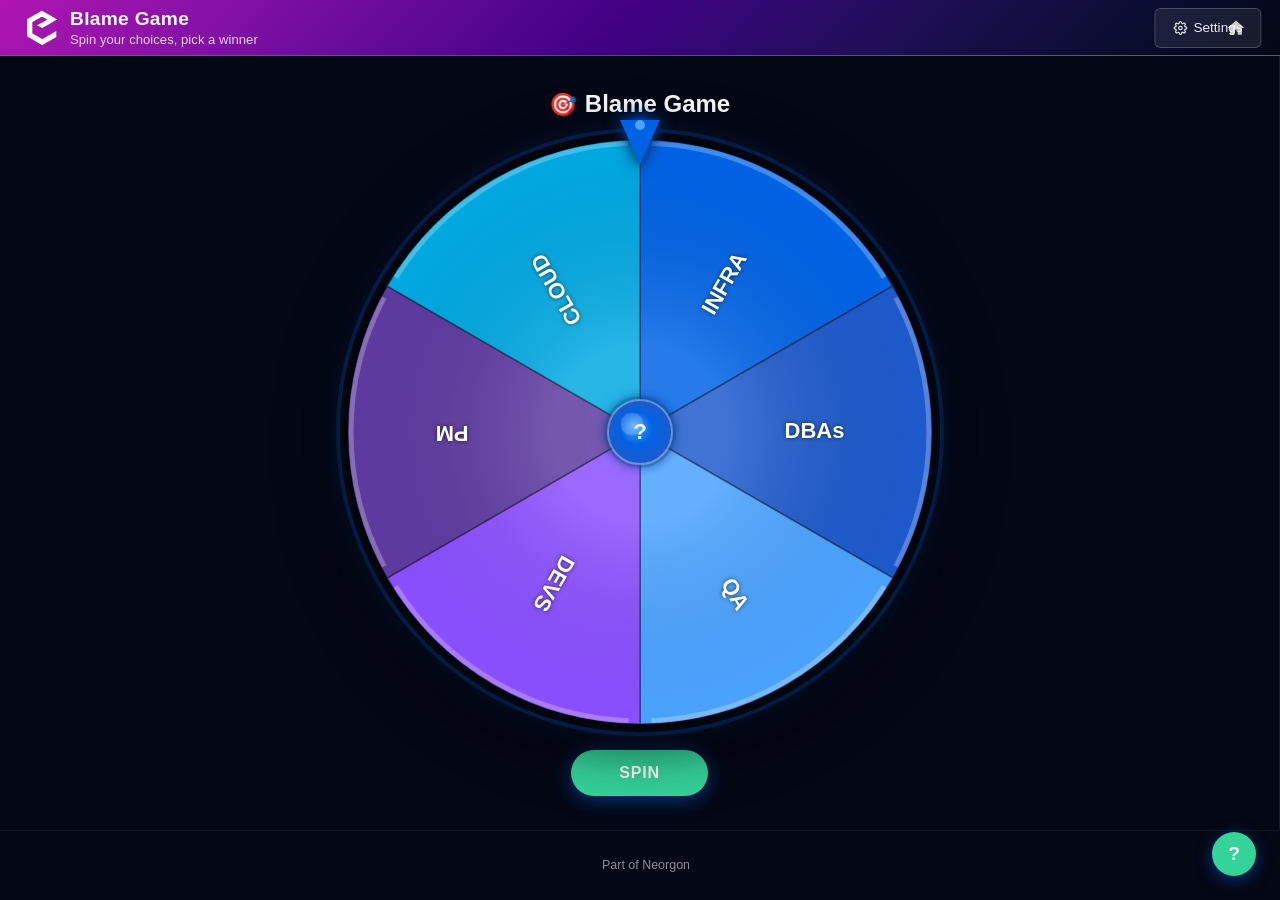
==== commit 5812dfee: "chore: deploy pending updates — footer kit migration, og refresh, page work" ====
--- a/index.html
+++ b/index.html
@@ -2,8 +2,7 @@
 <html lang="en">
 <head>
   <meta charset="UTF-8">
-  <meta http-equiv="X-Frame-Options" content="DENY">
-  <meta http-equiv="Content-Security-Policy" content="default-src 'self'; script-src 'self' 'unsafe-inline'; style-src 'self' 'unsafe-inline'; img-src 'self' data: blob: https://cdn.neorgon.org; frame-ancestors 'none'">
+  <meta http-equiv="Content-Security-Policy" content="default-src 'self'; script-src 'self' 'unsafe-inline'; style-src 'self' 'unsafe-inline' https://cdn.neorgon.org; img-src 'self' data: blob: https://cdn.neorgon.org">
   <meta name="viewport" content="width=device-width, initial-scale=1.0">
   <title>Decision Wheel | Spinner Wheel & Random Picker</title>
   <meta name="description" content="Build a custom decision wheel with your options, colors, and messages. Share any setup as a bookmark link">
@@ -45,6 +44,8 @@
   <link rel="stylesheet" href="css/neorgon-themes.css">
   <link rel="stylesheet" href="https://cdn.neorgon.org/v1.0.0/header/season.css">
   <script defer src="js/neorgon-header.js"></script>
+  <link rel="stylesheet" href="css/neorgon-footer.css">
+  <script defer src="js/neorgon-footer.js"></script>
 </head>
 <body>
 
@@ -187,8 +188,7 @@
 <!-- ── Toast container ─────────────────────────────────────────────────────── -->
 <div id="toast-container"></div>
 
-  <footer class="info-footer">
-    Part of <a class="footer-link" href="https://neorgon.com/">Neorgon</a>
+  <footer class="neo-footer" data-footer-mode="minimal">
   </footer>
 
 <script type="module" src="js/app.js"></script>
--- a/css/style.css
+++ b/css/style.css
@@ -12,10 +12,10 @@
   --text-primary: #f9f9f9;
   --text-secondary: #cacaca;
   --text-muted: rgba(255,255,255,.55);
-  --accent: #0063e5;
-  --accent-bright: #0080ff;
+  --accent: #34d399;
+  --accent-bright: #6ee7b7;
   --danger: #ef4444;
-  --font: 'Avenir Next', -apple-system, BlinkMacSystemFont, 'Segoe UI', Roboto, sans-serif;
+  --font: 'Avenir Next', -apple-system, BlinkMacSystemFont, 'Segoe UI', Roboto, Oxygen, Ubuntu, Cantarell, sans-serif;
   --radius-sm: 6px; --radius: 10px; --radius-lg: 15px; --radius-xl: 20px;
   --ease-snap: cubic-bezier(0.34, 1.56, 0.64, 1);
   --dur: 200ms;
@@ -704,22 +704,3 @@
   text-decoration: none; transition: top .2s;
 }
 .skip-link:focus { top: 0; }
-.info-footer {
-  text-align: center;
-  padding: 24px 24px 28px;
-  color: rgba(255,255,255,.45);
-  font-size: .78em;
-  line-height: 1.8;
-  border-top: 1px solid rgba(255,255,255,.08);
-  margin-top: 32px;
-}
-.footer-link {
-  color: rgba(255,255,255,.45);
-  text-decoration: none;
-  transition: color 200ms;
-}
-.footer-link:hover,
-.footer-link:focus-visible {
-  color: rgba(255,255,255,.72);
-  text-decoration: underline;
-}
--- a/css/neorgon-header.css
+++ b/css/neorgon-header.css
@@ -10,11 +10,21 @@
   --header-h: 68px;
   --header-h-app: 56px;
   --header-control-h: 40px; /* every header control (buttons, ⋯, palette, home) shares this height */
+  /* Logo height. A token, not a literal, so a site can make the mark carry more
+     weight without forking the kit. Default 36px = the historical value, so
+     nothing changes for a site that never sets it. The bar is 68px with no
+     vertical padding, so ~52px is the practical ceiling before the mark starts
+     to look wedged against the edges. */
+  --header-logo-h: 36px;
+  --header-logo-h-mobile: 28px;
 
   /* Palette — themes override these (see themes.css) */
   --header-bg-start: #B015B0;
   --header-bg-mid: #3D0080;
   --header-bg-end: #040714;
+  /* Kept here for anything that references the composed gradient, but the
+     authoritative copy is re-declared on .header-bar below — see the note
+     there before changing either. */
   --header-bg: linear-gradient(in oklch 135deg, var(--header-bg-start) 0%, var(--header-bg-mid) 50%, var(--header-bg-end) 100%);
   --header-glass: rgba(0, 9, 18, .35);
   --header-text: #f9f9f9;
@@ -24,7 +34,256 @@
   --header-accent: #e879f9;
   --header-menu-bg: #10142a;
   --header-menu-hover: rgba(255, 255, 255, .08);
-}
+
+  /* Focus ring — near-white with a whisper of the brand hue so it never
+     reads as a stray browser default. 5.77:1 (bright end) to 17.98:1
+     (dark end) against the bar, 16.54:1 on the menu. Themes may override. */
+  --header-focus: oklch(0.97 0.02 320);
+  --header-focus-w: 2px;
+
+  /* Icon sizing. Two tokens: a filled glyph reads heavier than a stroked
+     one in the same box, so the solid home icon is set smaller to match
+     optically. */
+  --header-icon: 22px;        /* stroked glyphs (palette) */
+  --header-icon-solid: 20px;  /* filled glyphs (home) */
+
+  /* ease-out-quart: fast start, long settle, no overshoot. */
+  --header-ease: cubic-bezier(.22, 1, .36, 1);
+  --header-ease-in: cubic-bezier(.55, 0, 1, .45);
+}
+
+/* Colour judgements about the DEFAULT gradient specifically. Scoped to
+   html:not([data-theme]) because themes.css sets these per theme at the
+   same specificity as :root — a :root override here would silently
+   overwrite all five palettes. Every consumer below pairs them with a
+   var() fallback to the theme's own token. */
+html:not([data-theme]) {
+  /* --header-border-strong (.22) measures 1.91-1.95:1 on the bar, below
+     the 3:1 WCAG 1.4.11 needs for a control boundary. .42 gives 3.73-4.02:1. */
+  --header-control-border: rgba(255, 255, 255, .42);
+
+  /* --header-bg-end (#040714) is identical to the standard page
+     background, so a flat hairline measures 1.14:1 on the right half.
+     The bar's luminance swings 43x left-to-right, so the edge ramps too. */
+  --header-edge-from: rgba(255, 255, 255, .10);
+  --header-edge-to: rgba(255, 255, 255, .34);
+
+  /* .72 measures 4.14:1 at the start of the subtitle span — below AA.
+     Split from the icon colour, which only needs 3:1 as non-text. */
+  --header-text-dim: rgba(255, 255, 255, .82);
+  --header-icon-color: rgba(255, 255, 255, .78);
+}
+
+/* ══════════════════════════════════════════════════════════════
+   SKINS — site-level identity, opt-in per site
+   ────────────────────────────────────────────────────────────
+   A skin replaces the default magenta gradient for ONE site whose
+   own palette clashes with it. Set it in the site's markup:
+
+     <header class="header-bar" data-header-mode="content"
+             data-header-skin="brass">
+
+   This is NOT the theme system. Precedence, by design:
+
+     visitor choice (?theme= / cookie)  >  season (CDN)  >  skin  >  kit default
+
+   A site that should sit out every season keeps its skin with
+   `<html lang="en" data-season="off">` — see season.css. That declines
+   the fleet's decoration only; a visitor's ?theme= still wins.
+
+   Named skins below are the reusable ones. For a one-off palette no
+   other site would share, use `data-header-skin="custom"` and declare
+   the tokens in the site's own CSS — contract at the end of this block.
+
+   Two cascade facts make that ordering work, and both are easy to
+   get wrong:
+
+   1. A declaration ON .header-bar beats a value INHERITED from
+      <html>, whatever the specificity. Visitor themes declare on
+      <html>, so every skin is scoped `html:not([data-theme])` —
+      the moment a visitor picks a theme, all skins stop matching.
+   2. Season rules in season.css carry a matching
+      `[data-header-skin]` selector one step more specific than the
+      skin rules below, so an armed season still flips skinned
+      sites. Do not raise the specificity here without raising it
+      there too, or skinned sites will silently sit out the season.
+
+   Each skin re-tunes the edge ramp and control border for its own
+   surface — those defaults are calibrated to the magenta gradient
+   and are wrong on a black bar.
+   ══════════════════════════════════════════════════════════════ */
+
+/* ink — near-black neutral. The default choice for a site whose
+   palette the magenta gradient fights. */
+html:not([data-theme]) .header-bar[data-header-skin="ink"] {
+  --header-bg-start: #14161c;
+  --header-bg-mid: #0b0d12;
+  --header-bg-end: #050609;
+  --header-glass: rgba(10, 12, 16, .55);
+  --header-accent: #cbd5e1;
+  --header-text: #f4f4f5;
+  --header-text-dim: rgba(255, 255, 255, .78);
+  --header-icon-color: rgba(255, 255, 255, .74);
+  --header-border: rgba(255, 255, 255, .09);
+  --header-border-strong: rgba(255, 255, 255, .24);
+  --header-control-border: rgba(255, 255, 255, .44);
+  --header-menu-bg: #14161c;
+  --header-menu-hover: rgba(255, 255, 255, .09);
+  /* A near-black bar sits close to the page in luminance at BOTH ends,
+     so the edge has to be brighter than the gradient's ramp. */
+  --header-edge-from: rgba(255, 255, 255, .26);
+  --header-edge-to: rgba(255, 255, 255, .26);
+}
+
+/* carbon — flat true black, no gradient. The most restrained option;
+   the hairline does all the separating. */
+html:not([data-theme]) .header-bar[data-header-skin="carbon"] {
+  --header-bg-start: #08080a;
+  --header-bg-mid: #08080a;
+  --header-bg-end: #08080a;
+  --header-glass: rgba(0, 0, 0, .6);
+  --header-accent: #e5e5e5;
+  --header-text: #fafafa;
+  --header-text-dim: rgba(255, 255, 255, .76);
+  --header-icon-color: rgba(255, 255, 255, .72);
+  --header-border: rgba(255, 255, 255, .12);
+  --header-border-strong: rgba(255, 255, 255, .26);
+  --header-control-border: rgba(255, 255, 255, .46);
+  --header-menu-bg: #101012;
+  --header-menu-hover: rgba(255, 255, 255, .1);
+  --header-edge-from: rgba(255, 255, 255, .3);
+  --header-edge-to: rgba(255, 255, 255, .3);
+}
+
+/* brass — warm dark, tuned to incident-runbook's #b8935f / #d8b280
+   accents and its #040714 page background. */
+html:not([data-theme]) .header-bar[data-header-skin="brass"] {
+  --header-bg-start: #2a2114;
+  --header-bg-mid: #16120c;
+  --header-bg-end: #040714;
+  --header-glass: rgba(22, 18, 12, .5);
+  --header-accent: #d8b280;
+  --header-text: #f7f3ea;
+  --header-text-dim: rgba(247, 243, 234, .8);
+  --header-icon-color: rgba(216, 178, 128, .86);
+  --header-border: rgba(216, 178, 128, .2);
+  --header-border-strong: rgba(216, 178, 128, .38);
+  --header-control-border: rgba(216, 178, 128, .55);
+  --header-menu-bg: #17130d;
+  --header-menu-hover: rgba(216, 178, 128, .14);
+  --header-edge-from: rgba(216, 178, 128, .22);
+  --header-edge-to: rgba(216, 178, 128, .34);
+}
+
+/* slate — cool blue-grey. Neutral without going fully black. */
+html:not([data-theme]) .header-bar[data-header-skin="slate"] {
+  --header-bg-start: #33415a;
+  --header-bg-mid: #1e293b;
+  --header-bg-end: #0b1120;
+  --header-glass: rgba(15, 23, 42, .5);
+  --header-accent: #7dd3fc;
+  --header-text: #f1f5f9;
+  --header-text-dim: rgba(241, 245, 249, .8);
+  --header-icon-color: rgba(226, 232, 240, .78);
+  --header-border: rgba(148, 163, 184, .2);
+  --header-border-strong: rgba(148, 163, 184, .36);
+  --header-control-border: rgba(203, 213, 225, .5);
+  --header-menu-bg: #16202f;
+  --header-menu-hover: rgba(148, 163, 184, .16);
+  --header-edge-from: rgba(148, 163, 184, .18);
+  --header-edge-to: rgba(148, 163, 184, .34);
+}
+
+/* aurora — deep teal into cyan. For data/monitoring surfaces. */
+html:not([data-theme]) .header-bar[data-header-skin="aurora"] {
+  --header-bg-start: #0e7490;
+  --header-bg-mid: #0a3d4d;
+  --header-bg-end: #040714;
+  --header-glass: rgba(8, 51, 68, .5);
+  --header-accent: #67e8f9;
+  --header-text: #ecfeff;
+  --header-text-dim: rgba(236, 254, 255, .82);
+  --header-icon-color: rgba(165, 243, 252, .82);
+  --header-border: rgba(103, 232, 249, .2);
+  --header-border-strong: rgba(103, 232, 249, .36);
+  --header-control-border: rgba(165, 243, 252, .5);
+  --header-menu-bg: #07222c;
+  --header-menu-hover: rgba(103, 232, 249, .14);
+  --header-edge-from: rgba(103, 232, 249, .2);
+  --header-edge-to: rgba(103, 232, 249, .32);
+}
+
+/* ember — warm amber into rust. For alert/ops surfaces that want
+   warmth without reading as the danger theme. */
+html:not([data-theme]) .header-bar[data-header-skin="ember"] {
+  --header-bg-start: #9a3412;
+  --header-bg-mid: #4a1608;
+  --header-bg-end: #040714;
+  --header-glass: rgba(74, 22, 8, .5);
+  --header-accent: #fbbf24;
+  --header-text: #fff7ed;
+  --header-text-dim: rgba(255, 247, 237, .82);
+  --header-icon-color: rgba(253, 230, 138, .84);
+  --header-border: rgba(251, 191, 36, .2);
+  --header-border-strong: rgba(251, 191, 36, .36);
+  --header-control-border: rgba(253, 230, 138, .5);
+  --header-menu-bg: #23120a;
+  --header-menu-hover: rgba(251, 191, 36, .14);
+  --header-edge-from: rgba(251, 191, 36, .2);
+  --header-edge-to: rgba(251, 191, 36, .32);
+}
+
+/* jade — clinical emerald. Tuned to headpain-site's #059669 / #10b981
+   accents on its #040714 page. For calm medical/health surfaces where
+   both the magenta default and ember's warning-warmth read wrong. */
+html:not([data-theme]) .header-bar[data-header-skin="jade"] {
+  --header-bg-start: #065f46;
+  --header-bg-mid: #043b2c;
+  --header-bg-end: #040714;
+  --header-glass: rgba(4, 59, 44, .5);
+  --header-accent: #6ee7b7;
+  --header-text: #ecfdf5;
+  --header-text-dim: rgba(236, 253, 245, .82);
+  --header-icon-color: rgba(167, 243, 208, .84);
+  --header-border: rgba(110, 231, 183, .2);
+  --header-border-strong: rgba(110, 231, 183, .36);
+  --header-control-border: rgba(167, 243, 208, .5);
+  --header-menu-bg: #08251c;
+  --header-menu-hover: rgba(110, 231, 183, .14);
+  --header-edge-from: rgba(110, 231, 183, .2);
+  --header-edge-to: rgba(110, 231, 183, .32);
+}
+
+/* ── custom — a site-authored skin ────────────────────────────────
+   For a one-off palette that no named skin fits and that no other
+   site would reuse. The kit deliberately ships NO tokens for this
+   value: the site supplies them, and the kit stays out of the way.
+
+     <header class="header-bar" data-header-skin="custom">
+
+   In the site's own css/style.css, copy this selector EXACTLY — the
+   scoping and the specificity are the whole contract:
+
+     html:not([data-theme]) .header-bar[data-header-skin="custom"] {
+       --header-bg-start: …;  --header-bg-mid: …;  --header-bg-end: …;
+       --header-accent: …;    --header-text: …;    --header-text-dim: …;
+       --header-icon-color: …; --header-border: …; --header-border-strong: …;
+       --header-control-border: …; --header-menu-bg: …; --header-menu-hover: …;
+       --header-edge-from: …; --header-edge-to: …;
+     }
+
+   Why that exact selector, and nothing shorter:
+     · `html:not([data-theme])` makes the skin collapse the instant a
+       visitor picks a theme. Drop it and the site ignores ?theme=.
+     · `[data-header-skin="custom"]` puts it at (0,3,1) — above the
+       kit default, below an armed season's (0,4,2) skin variant. A
+       bare `.header-bar { --header-bg-start: … }` is only (0,1,0)
+       and the kit's own defaults would beat it.
+   Set only the three gradient stops if that is all that clashes; the
+   bar re-composes --header-bg from them (see .header-bar below).
+   Only the three stops + accent are usually enough — but re-tune the
+   edge ramp too if the bar is much darker or lighter than the default
+   magenta, which those values are calibrated against. */
 
 /* ── Bar ─────────────────────────────────────────────────────── */
 .header-bar {
@@ -36,9 +295,35 @@
   gap: var(--space-3, 12px);
   height: var(--header-h);
   padding: 0 var(--space-6, 24px);
+  /* Re-composed HERE, not only at :root. A custom property's var()
+     references resolve on the element where that property is declared, so a
+     --header-bg built at :root bakes in :root's start/mid/end and ignores any
+     override made further down the tree. Declaring it on .header-bar means
+     skins (and any site override on the bar) only need to set the three
+     stops. Themes still work: they set the stops on <html>, which inherits
+     down to here before this resolves. */
+  --header-bg: linear-gradient(in oklch 135deg, var(--header-bg-start) 0%, var(--header-bg-mid) 50%, var(--header-bg-end) 100%);
   background: var(--header-bg);
   border-bottom: 1px solid var(--header-border);
   color: var(--header-text);
+  --header-h-cur: var(--header-h);
+}
+
+/* Bottom edge as a ramp, not a flat hairline (see --header-edge-*).
+   Degrades to the theme's flat --header-border where unsupported or
+   where a theme defines no ramp of its own. */
+html:not([data-theme]) .header-bar {
+  border-image: linear-gradient(
+    to right,
+    var(--header-edge-from, rgba(255, 255, 255, .10)),
+    var(--header-edge-to, rgba(255, 255, 255, .34))
+  ) 1;
+}
+/* Hub is a floating glass plate, not a band welded to the page — the
+   ramp would read as a seam. */
+html:not([data-theme]) .header-bar[data-header-mode="hub"] {
+  border-image: none;
+  border-bottom-color: var(--header-border);
 }
 
 /* Mode: hub — transparent cozy glass, no gradient */
@@ -51,10 +336,14 @@
 /* Mode: app — slim, auto-hides on scroll down (JS toggles .header-hidden) */
 .header-bar[data-header-mode="app"] {
   height: var(--header-h-app);
-  transition: transform .25s ease;
-}
+  --header-h-cur: var(--header-h-app);
+  transition: transform .26s var(--header-ease, ease);
+}
+/* Leaving accelerates away; returning decelerates in. Same budget. */
 .header-bar[data-header-mode="app"].header-hidden {
   transform: translateY(-100%);
+  transition-duration: .2s;
+  transition-timing-function: var(--header-ease-in, ease);
 }
 
 /* ── Logo block ──────────────────────────────────────────────── */
@@ -66,28 +355,44 @@
   min-width: 0;
 }
 .header-logo-img {
-  height: 36px;
+  height: var(--header-logo-h, 36px);
   width: auto;
   flex-shrink: 0;
   display: block;
   filter: brightness(0) invert(1);
-  transition: transform .3s cubic-bezier(.34, 1.56, .64, 1);
-}
-.header-logo-img:hover { transform: scale(1.14) rotate(-9deg); }
-
-.header-title-link { text-decoration: none; color: inherit; min-width: 0; }
+  transition: transform .28s var(--header-ease, ease);
+}
+.header-logo-img:hover { transform: scale(1.06) rotate(-4deg); }
+
+/* min-height also fixes a target-size failure: at <=700px the subtitle is
+   hidden and this link collapses to 22px, under the 24px WCAG 2.5.8
+   minimum. The parent centres it, so it grows symmetrically — no shift. */
+.header-title-link {
+  text-decoration: none;
+  color: inherit;
+  min-width: 0;
+  display: flex;
+  flex-direction: column;
+  justify-content: center;
+  min-height: var(--header-control-h);
+}
+/* rem, not em: a shared component must not rescale because a site set its
+   own body font-size. 1.2rem == 19.2px == today's rendered size. */
 .header-logo h1 {
-  font-size: 1.2em;
+  font-size: 1.2rem;
   font-weight: 600;
-  letter-spacing: .5px;
+  line-height: 1.2;
+  letter-spacing: .015em;
   color: var(--header-text);
   white-space: nowrap;
 }
 .header-subtitle {
-  font-size: .82em;
+  font-size: .8125rem;
+  line-height: 1.25;
   color: var(--header-text-dim);
   font-weight: 500;
-  margin-top: 3px;
+  margin-top: 2px;
+  letter-spacing: .005em;
   white-space: nowrap;
 }
 
@@ -126,6 +431,33 @@
   align-items: center;
 }
 
+/* Appearance fallback for action buttons.
+   The kit enforces geometry on .header-actions children but never styled
+   them, so a site that uses the canonical .btn / .nav-link classes without
+   defining them renders a raw browser button inside the header
+   (incident-runbook hit exactly this). Wrapped in :where() so the whole
+   rule has ZERO specificity — every site's own .btn/.nav-link styling
+   still wins, and this only shows through where nothing else applies. */
+:where(.header-actions) > :where(.btn, .nav-link, button, a) {
+  padding: 0 12px;
+  border: 1px solid var(--header-border-strong);
+  border-radius: 6px;
+  background: transparent;
+  color: var(--header-text);
+  font: inherit;
+  font-size: .875rem;
+  font-weight: 500;
+  line-height: 1;
+  text-decoration: none;
+  cursor: pointer;
+  transition: background .2s var(--header-ease, ease),
+              border-color .2s var(--header-ease, ease);
+}
+:where(.header-actions) > :where(.btn, .nav-link, button, a):hover {
+  background: var(--header-menu-hover);
+  border-color: var(--header-control-border, var(--header-border-strong));
+}
+
 /* ── Theme toggle ────────────────────────────────────────────── */
 .header-theme { position: relative; display: flex; }
 .header-theme-toggle {
@@ -135,10 +467,10 @@
   width: var(--header-control-h);
   height: var(--header-control-h);
   padding: 0;
-  border: 1px solid transparent;
-  border-radius: 50%;
+  border: 1px solid var(--header-control-border, var(--header-border-strong));
+  border-radius: 6px;
   background: transparent;
-  color: var(--header-text-dim);
+  color: var(--header-icon-color, var(--header-text-dim));
   cursor: pointer;
   transition: color .2s, border-color .2s, background .2s;
 }
@@ -148,7 +480,11 @@
   border-color: var(--header-border-strong);
   background: var(--header-menu-hover);
 }
-.header-theme-toggle svg { width: 20px; height: 20px; display: block; }
+.header-theme-toggle svg {
+  width: var(--header-icon, 22px);
+  height: var(--header-icon, 22px);
+  display: block;
+}
 [data-theme]:not([data-theme=""]) .header-theme-toggle { color: var(--header-accent); }
 
 /* ── Home icon ───────────────────────────────────────────────── */
@@ -156,17 +492,23 @@
   display: flex;
   align-items: center;
   justify-content: center;
+  width: var(--header-control-h);
   height: var(--header-control-h);
   box-sizing: border-box;
-  padding: 5px;
+  padding: 0;
   border-radius: 6px;
-  color: var(--header-text-dim);
+  color: var(--header-icon-color, var(--header-text-dim));
   text-decoration: none;
   flex-shrink: 0;
-  transition: color .2s, background .2s;
+  transition: color .18s var(--header-ease, ease),
+              background .18s var(--header-ease, ease);
 }
 .header-home:hover { color: var(--header-text); background: var(--header-menu-hover); }
-.header-home svg { width: 30px; height: 30px; display: block; }
+.header-home svg {
+  width: var(--header-icon-solid, 20px);
+  height: var(--header-icon-solid, 20px);
+  display: block;
+}
 
 /* ── Overflow toggle (⋯) — injected by header.js ─────────────── */
 .header-overflow { position: relative; display: flex; }
@@ -175,11 +517,11 @@
   display: inline-flex;
   align-items: center;
   justify-content: center;
-  min-width: 40px;
+  min-width: var(--header-control-h);
   height: var(--header-control-h);
   box-sizing: border-box;
   padding: 0 10px;
-  border: 1px solid var(--header-border-strong);
+  border: 1px solid var(--header-control-border, var(--header-border-strong));
   border-radius: 6px;
   background: transparent;
   color: var(--header-text);
@@ -192,12 +534,23 @@
 .header-overflow-toggle:hover,
 .header-overflow-toggle[aria-expanded="true"] { background: var(--header-menu-hover); }
 
+/* Shared press feedback — these three controls are kit-owned, so the kit
+   owns their states (sites style their own .btn). */
+.header-overflow-toggle:active,
+.header-theme-toggle:active,
+.header-home:active {
+  background: var(--header-menu-hover);
+  transform: translateY(.5px);
+}
+
 /* ── Dropdown menu (overflow + theme + Export▾ groups) ─────────
    Rules: parent gets position:relative; one open at a time; Esc /
    outside click closes; arrow keys navigate (all handled by header.js) */
 .header-menu {
   position: absolute;
-  top: calc(100% + 6px);
+  /* Anchored to the BAR's bottom edge, not the button's. A 40px control
+     centred in a 68px bar put the old panel 10.5px inside the bar. */
+  top: calc(100% + (var(--header-h-cur, 68px) - var(--header-control-h)) / 2 + 8px);
   right: 0;
   min-width: 180px;
   max-height: min(60vh, 320px);
@@ -207,12 +560,26 @@
   list-style: none;
   background: var(--header-menu-bg);
   border: 1px solid var(--header-border-strong);
-  border-radius: 10px;
-  box-shadow: 0 12px 32px rgba(0, 0, 0, .5);
+  border-radius: 12px;
+  /* Contact / mid / ambient + inner top highlight, so the panel lands
+     instead of floating. */
+  box-shadow:
+    0 1px 2px rgba(0, 0, 0, .45),
+    0 8px 16px -6px rgba(0, 0, 0, .5),
+    0 24px 48px -16px rgba(0, 0, 0, .65),
+    inset 0 1px 0 rgba(255, 255, 255, .06);
+  transform-origin: top right;
   display: none;
   z-index: 1;
 }
-.header-menu.open { display: block; }
+.header-menu.open {
+  display: block;
+  animation: neo-menu-in .14s var(--header-ease, ease) both;
+}
+@keyframes neo-menu-in {
+  from { opacity: 0; transform: translateY(-6px) scale(.98); }
+  to   { opacity: 1; transform: none; }
+}
 
 .header-menu .btn,
 .header-menu .nav-link,
@@ -220,12 +587,15 @@
 .header-menu a {
   display: flex;
   align-items: center;
+  /* text-align does nothing to a flex item; without this the site's own
+     .btn { justify-content: center } wins and every row centres itself. */
+  justify-content: flex-start;
   gap: 10px;
   width: 100%;
-  min-height: 0;
-  padding: 10px 12px;
+  min-height: 44px;
+  padding: 0 12px;
   border: none;
-  border-radius: 6px;
+  border-radius: 8px;
   background: none;
   color: var(--header-text);
   font: inherit;
@@ -239,10 +609,38 @@
 .header-menu .btn:hover,
 .header-menu .nav-link:hover,
 .header-menu button:hover,
-.header-menu a:hover,
-.header-menu [role="menuitem"]:focus-visible {
+.header-menu a:hover {
   background: var(--header-menu-hover);
-  outline: none;
+}
+
+/* ── Focus visibility ─────────────────────────────────────────
+   Every focusable header control gets a real ring. outline costs no
+   layout and creates no stacking context, so app-mode transform is
+   unaffected. Longhand lists (no :is()) for universal support. */
+.header-logo a:focus-visible,
+.header-title-link:focus-visible,
+.header-actions > a:focus-visible,
+.header-actions > button:focus-visible,
+.header-actions > .btn:focus-visible,
+.header-actions > .nav-link:focus-visible,
+.header-overflow-toggle:focus-visible,
+.header-theme-toggle:focus-visible,
+.header-home:focus-visible {
+  outline: var(--header-focus-w) solid var(--header-focus);
+  outline-offset: 2px;
+}
+/* Drawn inside the item so it never collides with the menu's padding or
+   scroll edge. Covers menuitemradio/checkbox, which the old rule missed. */
+.header-menu .btn:focus-visible,
+.header-menu .nav-link:focus-visible,
+.header-menu button:focus-visible,
+.header-menu a:focus-visible,
+.header-menu [role="menuitem"]:focus-visible,
+.header-menu [role="menuitemradio"]:focus-visible,
+.header-menu [role="menuitemcheckbox"]:focus-visible {
+  outline: var(--header-focus-w) solid var(--header-focus);
+  outline-offset: -2px;
+  background: var(--header-menu-hover);
 }
 .header-menu .badge,
 .header-menu [data-badge] { margin-left: auto; }
@@ -287,16 +685,56 @@
 /* ── Mobile (≤700px): shrink, hide subtitle, JS moves non-kept
    action buttons into the ⋯ overflow menu ────────────────────── */
 @media (max-width: 700px) {
-  :root { --header-control-h: 36px; }
+  :root {
+    --header-control-h: 36px;
+    --header-icon: 20px;
+    --header-icon-solid: 18px;
+  }
   .header-bar { padding: 0 var(--space-4, 16px); gap: var(--space-2, 8px); }
   .header-subtitle { display: none; }
-  .header-logo h1 { font-size: 1em; }
-  .header-logo-img { height: 28px; }
-  .header-home svg { width: 26px; height: 26px; }
+  .header-logo h1 { font-size: 1rem; }
+  .header-logo-img { height: var(--header-logo-h-mobile, 28px); }
+  .header-right { gap: 6px; }
+  /* A 180px panel pinned to the right of a 375px viewport wastes width. */
+  .header-menu {
+    min-width: min(260px, calc(100vw - 32px));
+    max-width: calc(100vw - 32px);
+  }
 }
 
 /* ── Reduced motion ──────────────────────────────────────────── */
 @media (prefers-reduced-motion: reduce) {
-  .header-bar[data-header-mode="app"] { transition: none; }
+  .header-bar[data-header-mode="app"],
+  .header-bar[data-header-mode="app"].header-hidden { transition: none; }
   .header-logo-img { transition: none; }
-}
+  .header-logo-img:hover { transform: none; }
+  .header-menu.open { animation: none; }
+  .header-overflow-toggle:active,
+  .header-theme-toggle:active,
+  .header-home:active { transform: none; }
+}
+
+/* ── Forced colors (Windows High Contrast) ────────────────────
+   The bar's hierarchy is carried entirely by translucent whites, which
+   all collapse to one system colour. Give the structural edges system
+   tokens so the header doesn't become one undifferentiated block. */
+@media (forced-colors: active) {
+  .header-bar {
+    border-image: none;
+    border-bottom: 1px solid CanvasText;
+  }
+  .header-overflow-toggle,
+  .header-theme-toggle { border-color: ButtonBorder; }
+  .header-menu { border: 1px solid CanvasText; }
+  .header-logo a:focus-visible,
+  .header-title-link:focus-visible,
+  .header-actions > a:focus-visible,
+  .header-actions > button:focus-visible,
+  .header-actions > .btn:focus-visible,
+  .header-actions > .nav-link:focus-visible,
+  .header-overflow-toggle:focus-visible,
+  .header-theme-toggle:focus-visible,
+  .header-home:focus-visible,
+  .header-menu button:focus-visible,
+  .header-menu a:focus-visible { outline-color: Highlight; }
+}
--- a/css/neorgon-themes.css
+++ b/css/neorgon-themes.css
@@ -1,15 +1,55 @@
 /* ══════════════════════════════════════════════════════════════
    Neorgon Header Kit — themes.css
-   Theme = pure token overrides applied via <html data-theme="…">.
-   Themes are HEADER-SCOPED on purpose: page backgrounds and effects
-   stay site-owned. To add a theme: one block here + one entry in
-   the THEMES array in header.js.
+   Theme = token overrides + a contained decorative layer, applied
+   via <html data-theme="…">. Themes are HEADER-SCOPED on purpose:
+   page backgrounds and effects stay site-owned. To add a theme:
+   one block here + one entry in the THEMES array in header.js.
    ══════════════════════════════════════════════════════════════ */
 
 /* default — magenta nebula. No block needed; :root defaults in
    header.css ARE the default theme. Attribute is removed when
    default is active. */
 
+
+/* ══ FX ENGINE ═════════════════════════════════════════════════
+   Every decorated theme paints into .header-bar::before / ::after.
+   Four rules make that safe, and they are load-bearing:
+
+   1. NEVER overflow:hidden on .header-bar. The ⋯ overflow menu and
+      the auth panel are absolutely-positioned descendants that hang
+      BELOW the bar; clipping would eat them. Instead the layer is
+      an inset:0 box and the effect is its *background* — a
+      background paints only inside its own box, so it is
+      self-bounding with no clipping required.
+   2. z-index:-1 puts the layer above the bar's own background but
+      below every in-flow child (logo, actions, home). Per CSS
+      painting order, negative-z children draw at step 2, in-flow
+      content at steps 3-6. Text stays crisp, hit targets untouched.
+   3. isolation:isolate guarantees .header-bar is the stacking
+      context that -1 resolves against (it already is one via
+      position:sticky + z-index, so this is a belt-and-braces no-op).
+   4. Animate background-position / opacity ONLY. A transform on the
+      layer would move the box itself and escape the unclipped bar.
+      Loops are seamless because every travel distance is an integer
+      multiple of its tile size.
+
+   Layers are inert to a11y: empty content, pointer-events:none, no
+   text, no emoji — nothing for a screen reader to announce.
+   ═════════════════════════════════════════════════════════════ */
+
+[data-theme] .header-bar { isolation: isolate; }
+
+[data-theme] .header-bar::before,
+[data-theme] .header-bar::after {
+  content: "";
+  position: absolute;
+  inset: 0;
+  z-index: -1;
+  pointer-events: none;
+}
+
+
+/* ── CHRISTMAS — layered snowfall, a tree in the gutter, hearth glow ── */
 [data-theme="christmas"] {
   --header-bg-start: #7f1d1d;
   --header-bg-mid: #14532d;
@@ -22,8 +62,103 @@
   --header-text-dim: rgba(254, 252, 232, .65);
   --header-menu-bg: #14210f;
   --header-menu-hover: rgba(251, 191, 36, .12);
-}
-
+
+  /* One irregular 6-flake tile, reused at three scales. Scaling the
+     tile scales the flakes, so size + speed carry the parallax. */
+  --neo-flakes: url("data:image/svg+xml,%3Csvg xmlns='http://www.w3.org/2000/svg' viewBox='0 0 120 120'%3E%3Cg fill='%23fff'%3E%3Ccircle cx='17' cy='11' r='1.7'/%3E%3Ccircle cx='64' cy='29' r='1.1' opacity='.6'/%3E%3Ccircle cx='98' cy='58' r='1.5' opacity='.85'/%3E%3Ccircle cx='33' cy='76' r='1' opacity='.5'/%3E%3Ccircle cx='79' cy='101' r='1.9'/%3E%3Ccircle cx='8' cy='47' r='.9' opacity='.45'/%3E%3C/g%3E%3C/svg%3E");
+  --neo-tree: url("data:image/svg+xml,%3Csvg xmlns='http://www.w3.org/2000/svg' viewBox='0 0 26 30'%3E%3Crect x='11' y='24' width='4' height='6' fill='%23713f12'/%3E%3Cpath d='M13 3 6 14h14zM13 10 3 22h20zM13 17 1 29h24z' fill='%2316a34a'/%3E%3Ccircle cx='13' cy='2.6' r='2.2' fill='%23fbbf24'/%3E%3Ccircle cx='9' cy='19' r='1' fill='%23fca5a5'/%3E%3Ccircle cx='17' cy='25' r='1' fill='%23fde68a'/%3E%3C/svg%3E");
+}
+[data-theme="christmas"] .header-bar::before {
+  background-image: var(--neo-flakes), var(--neo-flakes), var(--neo-flakes);
+  background-size: 210px 210px, 132px 132px, 84px 84px;
+  background-position: 0 0, 0 0, 0 0;
+  animation: neo-snow 14s linear infinite;
+}
+[data-theme="christmas"] .header-bar::after {
+  background-image: var(--neo-tree),
+    radial-gradient(170px 80px at 5% 112%, rgba(251, 191, 36, .26), transparent 72%);
+  background-size: 20px 23px, 100% 100%;
+  background-position: 2px 100%, 0 0;
+  background-repeat: no-repeat;
+  animation: neo-glow 4.5s ease-in-out infinite alternate;
+}
+
+
+/* ── NEW YEAR — rising sparks under a volley of bursts ── */
+[data-theme="new-year"] {
+  --header-bg-start: #1e1b4b;
+  --header-bg-mid: #4c1d95;
+  --header-bg-end: #020617;
+  --header-glass: rgba(30, 27, 75, .45);
+  --header-accent: #fcd34d;
+  --header-border: rgba(252, 211, 77, .24);
+  --header-border-strong: rgba(252, 211, 77, .45);
+  --header-text: #f5f3ff;
+  --header-text-dim: rgba(237, 233, 254, .68);
+  --header-menu-bg: #150f2e;
+  --header-menu-hover: rgba(252, 211, 77, .12);
+
+  --neo-spark: url("data:image/svg+xml,%3Csvg xmlns='http://www.w3.org/2000/svg' viewBox='0 0 100 100'%3E%3Cg fill='%23fcd34d'%3E%3Cpath d='M22 8l1.2 5.8L29 15l-5.8 1.2L22 22l-1.2-5.8L15 15l5.8-1.2z'/%3E%3Cpath d='M72 55l.9 4.3L77 60l-4.1.9L72 65l-.9-4.1L67 60l4.1-.7z' opacity='.8'/%3E%3Ccircle cx='48' cy='30' r='1.3' opacity='.8'/%3E%3Ccircle cx='86' cy='18' r='1' opacity='.55'/%3E%3Ccircle cx='12' cy='62' r='1.1' opacity='.7'/%3E%3Ccircle cx='58' cy='86' r='1.4'/%3E%3Ccircle cx='33' cy='72' r='.9' opacity='.5'/%3E%3Ccircle cx='92' cy='78' r='1.2' opacity='.65'/%3E%3C/g%3E%3C/svg%3E");
+  /* Burst = a radial falloff cut into rays by a conic mask. No SVG,
+     no per-ray markup. If mask-image is unsupported the rays simply
+     don't get cut and it degrades to two soft light blooms.
+     Core alpha is capped at .33 and kept gold rather than white: a
+     ray can cross the title, and a brighter bloom drops that text
+     below 4.5:1. At .33 the worst case measures 4.9:1. */
+  --neo-burst-a: radial-gradient(90px 90px at 27% 42%, rgba(253, 224, 71, .33), rgba(252, 211, 77, .24) 38%, transparent 70%);
+  --neo-burst-b: radial-gradient(64px 64px at 73% 56%, rgba(254, 240, 138, .3), rgba(251, 146, 60, .22) 38%, transparent 70%);
+}
+[data-theme="new-year"] .header-bar::before {
+  background-image: var(--neo-spark), var(--neo-spark);
+  background-size: 190px 190px, 128px 128px;
+  background-position: 0 0, 40px 0;
+  animation: neo-rise 9s linear infinite;
+}
+[data-theme="new-year"] .header-bar::after {
+  background-image: var(--neo-burst-a), var(--neo-burst-b);
+  background-repeat: no-repeat;
+  mask-image: repeating-conic-gradient(from 7deg at 27% 42%, #000 0 1.3deg, transparent 1.3deg 15deg),
+              repeating-conic-gradient(from 22deg at 73% 56%, #000 0 1.6deg, transparent 1.6deg 18deg);
+  animation: neo-burst 4.2s ease-out infinite;
+}
+
+
+/* ── HALLOWEEN — drifting fog under ghost bats ── */
+[data-theme="halloween"] {
+  --header-bg-start: #3b0764;
+  --header-bg-mid: #1c1917;
+  --header-bg-end: #0c0a09;
+  --header-glass: rgba(28, 25, 23, .5);
+  --header-accent: #f97316;
+  --header-border: rgba(249, 115, 22, .22);
+  --header-border-strong: rgba(249, 115, 22, .45);
+  --header-text: #fff7ed;
+  --header-text-dim: rgba(255, 237, 213, .66);
+  --header-menu-bg: #17110f;
+  --header-menu-hover: rgba(249, 115, 22, .12);
+
+  /* Bats staggered every ~34px vertically so any header height
+     (56px app / 68px content) always frames at least two. */
+  --neo-bat: url("data:image/svg+xml,%3Csvg xmlns='http://www.w3.org/2000/svg' viewBox='0 0 190 190' fill='%23e9d5ff'%3E%3Cdefs%3E%3Cpath id='b' d='M12 3c-2-3-6-3-9-1 2 1 2 3 1 5 2-2 4-1 5 1 1-2 2-2 3-2s2 0 3 2c1-2 3-3 5-1-1-2-1-4 1-5-3-2-7-2-9 1z'/%3E%3C/defs%3E%3Cuse href='%23b' transform='translate(16 6) scale(1.15)' opacity='.3'/%3E%3Cuse href='%23b' transform='translate(112 38) scale(.85)' opacity='.22'/%3E%3Cuse href='%23b' transform='translate(52 74) scale(1.35)' opacity='.26'/%3E%3Cuse href='%23b' transform='translate(140 110) scale(.95)' opacity='.2'/%3E%3Cuse href='%23b' transform='translate(8 148) scale(1.05)' opacity='.28'/%3E%3C/svg%3E");
+}
+[data-theme="halloween"] .header-bar::before {
+  background-image:
+    radial-gradient(320px 74px at 22% 118%, rgba(216, 180, 254, .17), transparent 70%),
+    radial-gradient(240px 64px at 68% 128%, rgba(249, 115, 22, .14), transparent 70%);
+  background-size: 62% 100%, 46% 100%;
+  background-position: 0 0, 100% 0;
+  background-repeat: no-repeat;
+  animation: neo-fog 18s ease-in-out infinite alternate;
+}
+[data-theme="halloween"] .header-bar::after {
+  background-image: var(--neo-bat);
+  background-size: 190px 190px;
+  background-position: 0 0;
+  animation: neo-bats 22s linear infinite;
+}
+
+
+/* ── MATRIX — code rain in three column depths, plus a CRT sweep ── */
 [data-theme="matrix"] {
   --header-bg-start: #000000;
   --header-bg-mid: #001a00;
@@ -36,8 +171,100 @@
   --header-text-dim: rgba(0, 255, 65, .6);
   --header-menu-bg: #020a02;
   --header-menu-hover: rgba(0, 255, 65, .1);
-}
-
+
+  /* Glyph column: opacity ramps toward a bright leading head. */
+  --neo-rain: url("data:image/svg+xml,%3Csvg xmlns='http://www.w3.org/2000/svg' viewBox='0 0 14 120'%3E%3Cg fill='%2300ff41'%3E%3Crect x='4' y='6' width='6' height='4' opacity='.12'/%3E%3Crect x='4' y='20' width='6' height='4' opacity='.2'/%3E%3Crect x='4' y='34' width='6' height='4' opacity='.3'/%3E%3Crect x='4' y='48' width='6' height='4' opacity='.42'/%3E%3Crect x='4' y='62' width='6' height='4' opacity='.56'/%3E%3Crect x='4' y='76' width='6' height='4' opacity='.74'/%3E%3Crect x='4' y='90' width='6' height='4' opacity='.9'/%3E%3C/g%3E%3Crect x='4' y='104' width='6' height='4' fill='%23dfffe5'/%3E%3C/svg%3E");
+}
+[data-theme="matrix"] .header-bar::before {
+  background-image: var(--neo-rain), var(--neo-rain), var(--neo-rain);
+  background-size: 22px 120px, 16px 160px, 13px 200px;
+  background-position: 0 0, 7px 0, 3px 0;
+  opacity: .34;
+  /* Rain is loud enough to compete with the wordmark as pure texture, even
+     though its luminance contrast measures fine. Fade it out under the
+     logo/title and let it run at full strength across the open right. */
+  mask-image: linear-gradient(to right, transparent 0, transparent 120px, #000 380px, #000 100%);
+  -webkit-mask-image: linear-gradient(to right, transparent 0, transparent 120px, #000 380px, #000 100%);
+  animation: neo-rain 3.6s linear infinite;
+}
+[data-theme="matrix"] .header-bar::after {
+  background-image: linear-gradient(90deg, transparent, rgba(0, 255, 65, .09) 45%, rgba(204, 255, 204, .15) 50%, rgba(0, 255, 65, .09) 55%, transparent);
+  background-size: 45% 100%;
+  background-position: -50% 0;
+  background-repeat: no-repeat;
+  animation: neo-sweep 7s linear infinite;
+}
+
+
+/* ── RAIN — a proper downpour: three sheets of slanted drops at
+   different depths, drifting mist, and a wet sheen along the sill.
+   No lightning flash on purpose: flashing content is a seizure risk
+   (WCAG 2.3.1), and a storm reads fine without it. ── */
+[data-theme="rain"] {
+  --header-bg-start: #334155;
+  --header-bg-mid: #1a2536;
+  --header-bg-end: #070c14;
+  --header-glass: rgba(12, 20, 32, .5);
+  --header-accent: #7dd3fc;
+  --header-border: rgba(125, 211, 252, .2);
+  --header-border-strong: rgba(125, 211, 252, .38);
+  --header-text: #f0f9ff;
+  --header-text-dim: rgba(224, 242, 254, .78);
+  --header-menu-bg: #101a28;
+  --header-menu-hover: rgba(125, 211, 252, .12);
+
+  /* One tile of slanted drops, reused at three scales — scaling the
+     tile scales the drops, so depth and speed read together. */
+  --neo-drops: url("data:image/svg+xml,%3Csvg xmlns='http://www.w3.org/2000/svg' viewBox='0 0 100 100'%3E%3Cg stroke='%23bae6fd' stroke-width='1.3' stroke-linecap='round'%3E%3Cline x1='14' y1='2' x2='9' y2='19' opacity='.75'/%3E%3Cline x1='52' y1='14' x2='47' y2='31' opacity='.5'/%3E%3Cline x1='83' y1='4' x2='78' y2='21' opacity='.65'/%3E%3Cline x1='31' y1='46' x2='26' y2='63' opacity='.6'/%3E%3Cline x1='68' y1='55' x2='63' y2='72' opacity='.45'/%3E%3Cline x1='95' y1='62' x2='90' y2='79' opacity='.55'/%3E%3Cline x1='6' y1='74' x2='1' y2='91' opacity='.4'/%3E%3C/g%3E%3C/svg%3E");
+}
+[data-theme="rain"] .header-bar::before {
+  background-image: var(--neo-drops), var(--neo-drops), var(--neo-drops);
+  background-size: 190px 190px, 124px 124px, 82px 82px;
+  background-position: 0 0, 40px 0, 15px 0;
+  opacity: .62;
+  animation: neo-rainfall 1.5s linear infinite;
+}
+[data-theme="rain"] .header-bar::after {
+  background-image:
+    radial-gradient(120% 70% at 20% -30%, rgba(148, 163, 184, .2), transparent 70%),
+    linear-gradient(0deg, rgba(125, 211, 252, .16), transparent 22%);
+  background-size: 200% 100%, 100% 100%;
+  background-position: 0 0, 0 0;
+  background-repeat: no-repeat;
+  animation: neo-mist 13s ease-in-out infinite alternate;
+}
+
+/* ── SAKURA — petals drifting down and sideways on a soft dusk sky. ── */
+[data-theme="sakura"] {
+  --header-bg-start: #9d5c7c;
+  --header-bg-mid: #4c2a44;
+  --header-bg-end: #140a14;
+  --header-glass: rgba(40, 20, 36, .45);
+  --header-accent: #fbcfe8;
+  --header-border: rgba(251, 207, 232, .22);
+  --header-border-strong: rgba(251, 207, 232, .4);
+  --header-text: #fff1f6;
+  --header-text-dim: rgba(255, 241, 246, .8);
+  --header-menu-bg: #241220;
+  --header-menu-hover: rgba(251, 207, 232, .13);
+
+  --neo-petals: url("data:image/svg+xml,%3Csvg xmlns='http://www.w3.org/2000/svg' viewBox='0 0 120 120'%3E%3Cg fill='%23fbcfe8'%3E%3Cellipse cx='18' cy='14' rx='3.2' ry='2' transform='rotate(-25 18 14)'/%3E%3Cellipse cx='71' cy='33' rx='2.6' ry='1.6' transform='rotate(15 71 33)' opacity='.75'/%3E%3Cellipse cx='103' cy='62' rx='3' ry='1.9' transform='rotate(-40 103 62)' opacity='.85'/%3E%3Cellipse cx='38' cy='81' rx='2.4' ry='1.5' transform='rotate(30 38 81)' opacity='.6'/%3E%3Cellipse cx='84' cy='105' rx='3.4' ry='2.1' transform='rotate(-10 84 105)'/%3E%3Cellipse cx='9' cy='52' rx='2.2' ry='1.4' transform='rotate(45 9 52)' opacity='.5'/%3E%3C/g%3E%3C/svg%3E");
+}
+[data-theme="sakura"] .header-bar::before {
+  background-image: var(--neo-petals), var(--neo-petals), var(--neo-petals);
+  background-size: 220px 220px, 140px 140px, 92px 92px;
+  background-position: 0 0, 0 0, 0 0;
+  opacity: .8;
+  animation: neo-petalfall 17s linear infinite;
+}
+[data-theme="sakura"] .header-bar::after {
+  background-image: radial-gradient(160px 80px at 92% 110%, rgba(251, 207, 232, .22), transparent 72%);
+  animation: neo-glow 6s ease-in-out infinite alternate;
+}
+
+
+/* ── DANGER — static hazard weave under one slow warning sheen.
+   Deliberately restrained: this reads as an alert state, not a party. ── */
 [data-theme="danger"] {
   --header-bg-start: #450a0a;
   --header-bg-mid: #7f1d1d;
@@ -47,7 +274,86 @@
   --header-border: rgba(245, 158, 11, .25);
   --header-border-strong: rgba(245, 158, 11, .45);
   --header-text: #fef2f2;
-  --header-text-dim: rgba(254, 226, 226, .6);
+  /* was .6 — measured 3.89:1 against --header-bg-mid, under AA for the
+     11.8px subtitle. .82 lifts it to ~5:1 with no other visual change. */
+  --header-text-dim: rgba(254, 226, 226, .82);
   --header-menu-bg: #1a0505;
   --header-menu-hover: rgba(245, 158, 11, .12);
 }
+[data-theme="danger"] .header-bar::before {
+  background-image: repeating-linear-gradient(45deg, rgba(245, 158, 11, .05) 0 9px, transparent 9px 26px);
+  /* no animation — the weave is structure, not motion */
+}
+[data-theme="danger"] .header-bar::after {
+  background-image:
+    linear-gradient(90deg, transparent, rgba(245, 158, 11, .1) 50%, transparent),
+    linear-gradient(0deg, rgba(245, 158, 11, .1), transparent 55%);
+  background-size: 55% 100%, 100% 100%;
+  background-position: 50% 0, 0 100%;
+  background-repeat: no-repeat;
+  animation: neo-alert 5s linear infinite;
+}
+
+
+/* ── Keyframes. Every travel distance is an integer multiple of its
+   layer's tile size, so each loop is seamless. ── */
+@keyframes neo-snow {
+  to { background-position: 210px 630px, -132px 396px, 84px 336px; }
+}
+@keyframes neo-glow {
+  from { opacity: .55; }
+  to   { opacity: 1; }
+}
+@keyframes neo-rise {
+  to { background-position: -190px -570px, 168px -384px; }
+}
+@keyframes neo-burst {
+  0%   { opacity: 0; }
+  7%   { opacity: 1; }
+  52%  { opacity: 0; }
+  100% { opacity: 0; }
+}
+@keyframes neo-fog {
+  to { background-position: 100% 0, 0 0; }
+}
+@keyframes neo-bats {
+  to { background-position: -570px 0; }
+}
+@keyframes neo-rain {
+  to { background-position: 0 360px, 7px 320px, 3px 200px; }
+}
+@keyframes neo-sweep {
+  to { background-position: 150% 0; }
+}
+@keyframes neo-alert {
+  from { background-position: -60% 0, 0 100%; }
+  to   { background-position: 160% 0, 0 100%; }
+}
+
+
+/* ── Motion + print guards. animation:none leaves each layer parked
+   at its authored background-position, which is a composed static
+   decoration in every theme — snow scattered, tree lit, bats mid-flight. ── */
+@media (prefers-reduced-motion: reduce) {
+  [data-theme] .header-bar::before,
+  [data-theme] .header-bar::after { animation: none !important; }
+}
+@media print {
+  [data-theme] .header-bar::before,
+  [data-theme] .header-bar::after { display: none !important; }
+}
+
+/* Rain falls fast and nearly vertical, with a slight wind lean.
+   Each layer travels exactly one tile height per cycle. */
+@keyframes neo-rainfall {
+  to { background-position: -19px 190px, -12px 124px, -8px 82px; }
+}
+/* Mist breathes sideways across the bar. */
+@keyframes neo-mist {
+  from { background-position: 0 0, 0 0; }
+  to   { background-position: 100% 0, 0 0; }
+}
+/* Petals fall slowly and drift sideways — one tile per cycle on both axes. */
+@keyframes neo-petalfall {
+  to { background-position: 220px 220px, -140px 140px, 92px 92px; }
+}
--- a/css/neorgon-footer.css
+++ b/css/neorgon-footer.css
@@ -0,0 +1,370 @@
+/* ══════════════════════════════════════════════════════════════
+   Neorgon Footer Kit — footer.css
+   Canonical source: packages/neorgon-ui/footer/
+   Vendored per site as css/neorgon-footer.css — do not edit copies.
+   Live CDN: https://cdn.neorgon.org/v1.0.0/footer/footer.css
+   ══════════════════════════════════════════════════════════════ */
+
+:root {
+  /* Geometry — minimal mode is sized to match the one-line .info-footer
+     it replaces (~70px total). Raise --footer-pad-block per site only if
+     that site genuinely wants a heavier footer. */
+  --footer-pad-block: 24px;
+  --footer-pad-block-app: 14px;
+  --footer-pad-block-content: 40px;
+  --footer-max-w: 1100px;
+  --footer-control-h: 32px;
+
+  /* Palette — inherits the header theme tokens so ?theme=matrix and the
+     fleet-wide season.css re-skin the footer too. Fallbacks keep the kit
+     usable on a page that never loads the header kit. */
+  --footer-bg: transparent;
+  --footer-border: var(--header-border, rgba(255, 255, 255, .07));
+  --footer-border-strong: var(--header-border-strong, rgba(255, 255, 255, .22));
+  --footer-text: var(--text-muted, rgba(255, 255, 255, .55));
+  --footer-text-strong: var(--text-secondary, #cacaca);
+  --footer-accent: var(--header-accent, #e879f9);
+  --footer-surface: var(--surface-1, rgba(255, 255, 255, .03));
+  --footer-hover: var(--header-menu-hover, rgba(255, 255, 255, .08));
+
+  --footer-z-top: 150; /* back-to-top: above content, below header (200) and modals (400) */
+}
+
+/* ── Always-at-the-bottom ─────────────────────────────────────
+   Primary: any <body> that owns a .neo-footer becomes a column so
+   the footer's margin-top:auto pins it to the viewport floor on
+   short pages and flows naturally on long ones. Scoped with :has()
+   so sites without the kit are untouched.
+   Fallback (no :has()): the sticky top:100vh trick. It is the
+   fallback rather than the default because several sites set
+   `overflow-x: hidden` on body, which makes body a scroll container
+   and silently breaks sticky. */
+body:has(> .neo-footer) {
+  display: flex;
+  flex-direction: column;
+  min-height: 100vh;
+  min-height: 100dvh;
+}
+body:has(> .neo-footer) > .neo-footer { margin-top: auto; }
+
+@supports not (selector(:has(*))) {
+  body { min-height: 100vh; min-height: 100dvh; }
+  .neo-footer { position: sticky; top: 100vh; }
+}
+
+/* Wrapped layouts: when the footer lives inside a wrapper instead of
+   directly under <body>, footer.js tags the chain and the same
+   column-with-auto-margin applies one level down. */
+body.neo-footer-root {
+  display: flex;
+  flex-direction: column;
+  min-height: 100vh;
+  min-height: 100dvh;
+}
+.neo-footer-host {
+  display: flex;
+  flex-direction: column;
+  flex: 1 1 auto;
+  min-height: 0;
+}
+.neo-footer-host > .neo-footer { margin-top: auto; }
+
+/* Escape hatch: a site whose layout owns its own bottom (full-screen
+   canvas, virtualised scroller) opts out without losing kit styling. */
+.neo-footer[data-stick="off"] { margin-top: 0; position: static; }
+
+/* ── Footer shell ─────────────────────────────────────────────── */
+.neo-footer {
+  width: 100%;
+  flex-shrink: 0;
+  padding: var(--footer-pad-block) var(--space-6, 24px);
+  padding-bottom: calc(var(--footer-pad-block) + env(safe-area-inset-bottom, 0px));
+  background: var(--footer-bg);
+  border-top: 1px solid var(--footer-border);
+  color: var(--footer-text);
+  font-size: .78rem;
+  line-height: 1.7;
+  text-align: center;
+}
+
+.neo-footer-inner {
+  max-width: var(--footer-max-w);
+  margin: 0 auto;
+}
+
+/* Site-authored copy (privacy note, data provenance, disclaimer) */
+.neo-footer-note { margin: 0; }
+.neo-footer-note + .neo-footer-note { margin-top: 6px; }
+
+/* Links — .neo-footer a is styled broadly so retrofitted markup that
+   still uses .footer-link inherits the right treatment for free. */
+.neo-footer a {
+  color: var(--footer-text);
+  text-decoration: none;
+  border-radius: 4px;
+  transition: color var(--dur, 200ms) ease;
+}
+.neo-footer a:hover,
+.neo-footer a:focus-visible { color: var(--footer-text-strong); text-decoration: underline; }
+.neo-footer a:focus-visible { outline: 2px solid var(--footer-accent); outline-offset: 3px; }
+
+/* ── Meta bar (built by footer.js) ────────────────────────────── */
+.neo-footer-bar {
+  display: flex;
+  flex-wrap: wrap;
+  align-items: center;
+  justify-content: center;
+  gap: 6px 12px;
+  max-width: var(--footer-max-w);
+  margin: 0 auto;
+}
+.neo-footer-inner + .neo-footer-bar { margin-top: 14px; }
+
+/* Right-hand cluster in content mode (© stays left) */
+.neo-footer-bar-group {
+  display: flex;
+  flex-wrap: wrap;
+  align-items: center;
+  gap: 6px 12px;
+}
+
+.neo-footer-sep { opacity: .4; user-select: none; }
+
+/* Version / updated stamps — mono + tabular so they never jitter */
+.neo-footer-stamp {
+  font-family: ui-monospace, SFMono-Regular, "SF Mono", Menlo, monospace;
+  font-variant-numeric: tabular-nums;
+  font-size: .95em;
+  opacity: .8;
+}
+
+/* ── Mode: minimal (default) — the one-liner most tool sites use ──
+   The note and the meta bar share ONE centred line whenever they fit,
+   and wrap to a second only when the copy is genuinely long. Stacking
+   them unconditionally made this mode ~60% taller than the
+   `.info-footer` one-liner it is meant to replace. */
+.neo-footer[data-footer-mode="minimal"],
+.neo-footer:not([data-footer-mode]) {
+  display: flex;
+  flex-wrap: wrap;
+  align-items: baseline;
+  justify-content: center;
+  gap: 2px 12px;
+}
+.neo-footer[data-footer-mode="minimal"] > .neo-footer-inner,
+.neo-footer[data-footer-mode="minimal"] > .neo-footer-bar,
+.neo-footer:not([data-footer-mode]) > .neo-footer-inner,
+.neo-footer:not([data-footer-mode]) > .neo-footer-bar {
+  margin: 0;
+  font-size: 1em;
+}
+
+/* ── Mode: app — slim, low-contrast, stays out of the way ───────── */
+.neo-footer[data-footer-mode="app"] {
+  padding-top: var(--footer-pad-block-app);
+  padding-bottom: calc(var(--footer-pad-block-app) + env(safe-area-inset-bottom, 0px));
+  font-size: .72rem;
+  background: var(--footer-surface);
+}
+.neo-footer[data-footer-mode="app"] .neo-footer-inner,
+.neo-footer[data-footer-mode="app"] .neo-footer-bar {
+  max-width: none;
+  display: flex;
+  flex-wrap: wrap;
+  align-items: center;
+  justify-content: center;
+  gap: 4px 12px;
+}
+@media (min-width: 701px) {
+  .neo-footer[data-footer-mode="app"] .neo-footer-inner { justify-content: flex-start; }
+  .neo-footer[data-footer-mode="app"] .neo-footer-bar { justify-content: flex-end; margin-top: 0; }
+  .neo-footer[data-footer-mode="app"] {
+    display: flex;
+    align-items: center;
+    justify-content: space-between;
+    gap: 16px;
+  }
+  .neo-footer[data-footer-mode="app"] .neo-footer-inner { flex: 1 1 auto; }
+}
+
+/* ── Mode: content — brand block + link columns + bottom bar ──────
+   Deliberately the tall one: it carries navigation, not just a note. */
+.neo-footer[data-footer-mode="content"] { text-align: left; padding-top: var(--footer-pad-block-content); }
+.neo-footer[data-footer-mode="content"] .neo-footer-inner {
+  display: grid;
+  grid-template-columns: minmax(0, 1.1fr) minmax(0, 2fr);
+  gap: 32px;
+}
+.neo-footer-brand { display: flex; flex-direction: column; gap: 10px; }
+.neo-footer-logo {
+  height: 28px;
+  width: auto;
+  align-self: flex-start;
+  filter: brightness(0) invert(1);
+  opacity: .75;
+}
+.neo-footer-tagline { margin: 0; max-width: 34ch; }
+
+.neo-footer-cols {
+  display: grid;
+  grid-template-columns: repeat(auto-fit, minmax(140px, 1fr));
+  gap: 24px;
+}
+.neo-footer-col { display: flex; flex-direction: column; gap: 8px; }
+.neo-footer-col h2,
+.neo-footer-col h3 {
+  margin: 0 0 2px;
+  font-size: .72rem;
+  font-weight: 600;
+  letter-spacing: .08em;
+  text-transform: uppercase;
+  color: var(--footer-text-strong);
+}
+.neo-footer-col a { line-height: 1.5; }
+
+.neo-footer[data-footer-mode="content"] .neo-footer-bar {
+  justify-content: space-between;
+  margin-top: 28px;
+  padding-top: 18px;
+  border-top: 1px solid var(--footer-border);
+}
+
+/* ── Theme switcher (opt-in: <meta name="neo-theme-switcher" content="footer">) */
+.neo-footer-theme { position: relative; display: inline-flex; }
+.neo-footer-theme-toggle {
+  display: inline-flex;
+  align-items: center;
+  gap: 6px;
+  height: var(--footer-control-h);
+  padding: 0 10px;
+  border: 1px solid var(--footer-border);
+  border-radius: 999px;
+  background: transparent;
+  color: var(--footer-text);
+  font: inherit;
+  cursor: pointer;
+  transition: color var(--dur, 200ms), border-color var(--dur, 200ms), background var(--dur, 200ms);
+}
+.neo-footer-theme-toggle:hover,
+.neo-footer-theme-toggle[aria-expanded="true"] {
+  color: var(--footer-text-strong);
+  border-color: var(--footer-border-strong);
+  background: var(--footer-hover);
+}
+.neo-footer-theme-toggle svg { width: 15px; height: 15px; display: block; }
+
+.neo-footer-menu {
+  position: absolute;
+  bottom: calc(100% + 8px);
+  right: 0;
+  min-width: 170px;
+  margin: 0;
+  padding: 6px;
+  list-style: none;
+  background: var(--header-menu-bg, #10142a);
+  border: 1px solid var(--footer-border-strong);
+  border-radius: 10px;
+  box-shadow: 0 -10px 30px rgba(0, 0, 0, .5);
+  display: none;
+  text-align: left;
+  z-index: 2;
+}
+.neo-footer-menu.open { display: block; }
+.neo-footer-menu button {
+  display: flex;
+  align-items: center;
+  gap: 10px;
+  width: 100%;
+  padding: 9px 11px;
+  border: none;
+  border-radius: 6px;
+  background: none;
+  color: var(--header-text, #f9f9f9);
+  font: inherit;
+  font-size: .8rem;
+  text-align: left;
+  cursor: pointer;
+}
+.neo-footer-menu button:hover,
+.neo-footer-menu button:focus-visible { background: var(--footer-hover); outline: none; }
+.neo-footer-menu .theme-swatch {
+  width: 12px;
+  height: 12px;
+  border-radius: 50%;
+  flex-shrink: 0;
+  border: 1px solid rgba(255, 255, 255, .25);
+}
+.neo-footer-menu [aria-checked="true"]::after {
+  content: "✓";
+  margin-left: auto;
+  color: var(--footer-accent);
+}
+
+/* ── Back to top (built by footer.js; data-footer-top="off" disables) ── */
+.neo-top {
+  position: fixed;
+  right: 20px;
+  bottom: calc(20px + env(safe-area-inset-bottom, 0px));
+  z-index: var(--footer-z-top);
+  display: inline-flex;
+  align-items: center;
+  justify-content: center;
+  width: 40px;
+  height: 40px;
+  padding: 0;
+  border: 1px solid var(--footer-border-strong);
+  border-radius: 50%;
+  background: var(--header-menu-bg, #10142a);
+  color: var(--footer-text-strong);
+  cursor: pointer;
+  opacity: 0;
+  visibility: hidden;
+  transform: translateY(8px);
+  transition: opacity var(--dur, 200ms) ease, transform var(--dur, 200ms) ease, visibility var(--dur, 200ms);
+}
+.neo-top.is-visible { opacity: .9; visibility: visible; transform: none; }
+.neo-top:hover { opacity: 1; background: var(--footer-hover); color: var(--header-text, #f9f9f9); }
+.neo-top:focus-visible { outline: 2px solid var(--footer-accent); outline-offset: 3px; opacity: 1; visibility: visible; transform: none; }
+.neo-top svg { width: 18px; height: 18px; display: block; }
+
+/* ── Mobile ───────────────────────────────────────────────────── */
+@media (max-width: 700px) {
+  .neo-footer { padding-left: var(--space-4, 16px); padding-right: var(--space-4, 16px); }
+  .neo-footer[data-footer-mode="content"] {
+    text-align: center;
+    padding-top: 32px;
+  }
+  .neo-footer[data-footer-mode="content"] .neo-footer-inner { grid-template-columns: 1fr; gap: 26px; }
+  .neo-footer-brand { align-items: center; }
+  .neo-footer-logo { align-self: center; }
+  .neo-footer-tagline { max-width: none; }
+  .neo-footer-col { align-items: center; }
+  .neo-footer[data-footer-mode="content"] .neo-footer-bar { justify-content: center; }
+  .neo-top { right: 14px; bottom: calc(14px + env(safe-area-inset-bottom, 0px)); width: 38px; height: 38px; }
+}
+
+/* ── Reduced motion ───────────────────────────────────────────── */
+@media (prefers-reduced-motion: reduce) {
+  .neo-footer a,
+  .neo-footer-theme-toggle,
+  .neo-top { transition: none; }
+  .neo-top { transform: none; }
+}
+
+/* ── Print — the footer is the only place a printed page can show
+   provenance, so expand link URLs and drop the floating control. ── */
+@media print {
+  .neo-top, .neo-footer-theme { display: none !important; }
+  .neo-footer {
+    color: #000;
+    border-top: 1px solid #999;
+    background: none;
+    page-break-inside: avoid;
+  }
+  .neo-footer a { color: #000; text-decoration: underline; }
+  .neo-footer a[href^="http"]::after {
+    content: " (" attr(href) ")";
+    font-size: .9em;
+    word-break: break-all;
+  }
+}
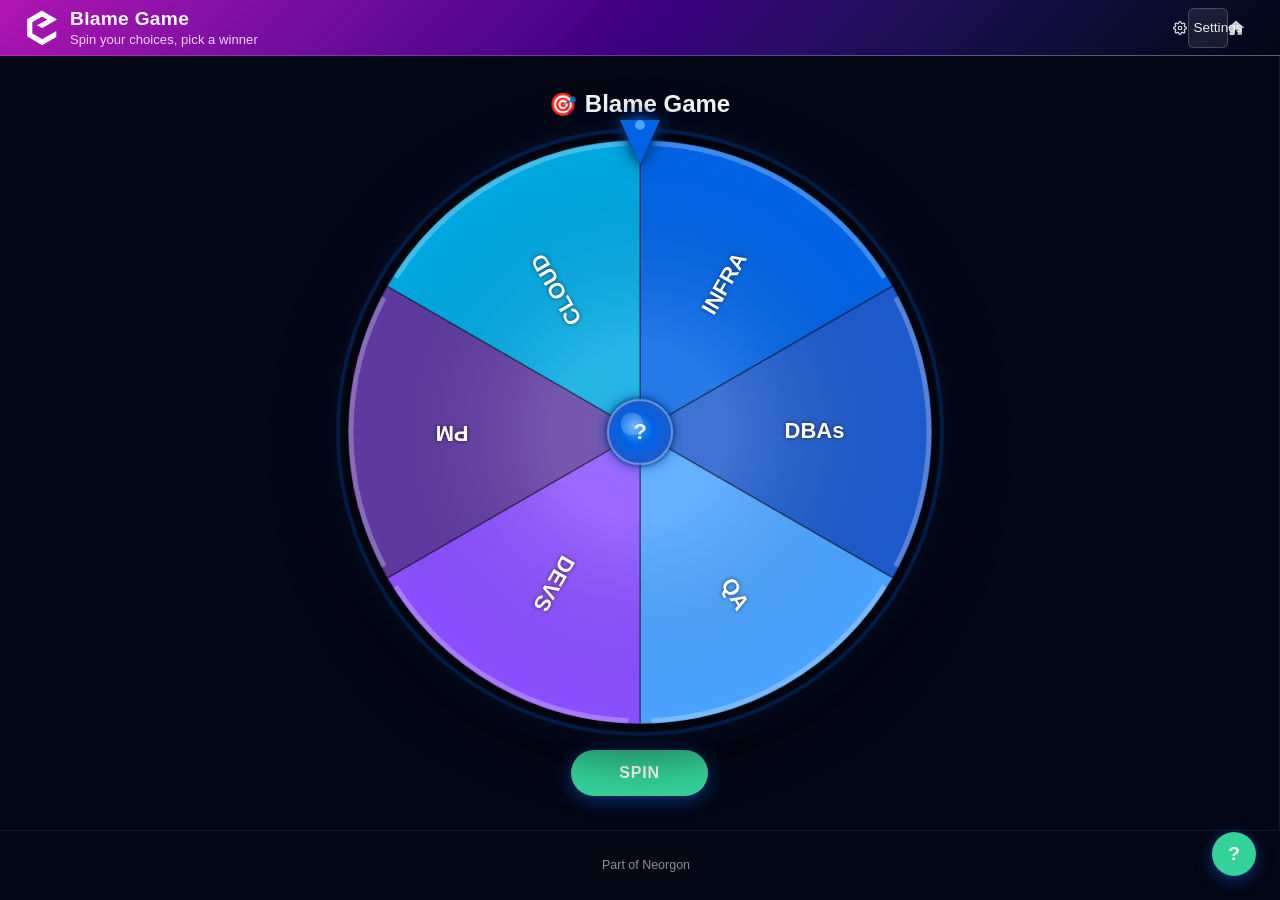
==== commit 46748977: "feat(analytics): kit-owned GoatCounter + CF beacons, CSP sweep, drop Plausible/GA tags" ====
--- a/index.html
+++ b/index.html
@@ -2,7 +2,7 @@
 <html lang="en">
 <head>
   <meta charset="UTF-8">
-  <meta http-equiv="Content-Security-Policy" content="default-src 'self'; script-src 'self' 'unsafe-inline'; style-src 'self' 'unsafe-inline' https://cdn.neorgon.org; img-src 'self' data: blob: https://cdn.neorgon.org">
+  <meta http-equiv="Content-Security-Policy" content="default-src 'self'; script-src 'self' 'unsafe-inline' https://gc.zgo.at https://static.cloudflareinsights.com; style-src 'self' 'unsafe-inline' https://cdn.neorgon.org; img-src 'self' data: blob: https://cdn.neorgon.org https://neorgon.goatcounter.com; connect-src 'self' https://neorgon.goatcounter.com https://cloudflareinsights.com">
   <meta name="viewport" content="width=device-width, initial-scale=1.0">
   <title>Decision Wheel | Spinner Wheel & Random Picker</title>
   <meta name="description" content="Build a custom decision wheel with your options, colors, and messages. Share any setup as a bookmark link">
--- a/css/neorgon-header.css
+++ b/css/neorgon-header.css
@@ -337,10 +337,17 @@
 .header-bar[data-header-mode="app"] {
   height: var(--header-h-app);
   --header-h-cur: var(--header-h-app);
+}
+
+/* Auto-hide. `app` mode has it by definition; every other mode opts in with
+   data-header-autohide="on" and keeps its own height and background. */
+.header-bar[data-header-mode="app"],
+.header-bar[data-header-autohide="on"] {
   transition: transform .26s var(--header-ease, ease);
 }
 /* Leaving accelerates away; returning decelerates in. Same budget. */
-.header-bar[data-header-mode="app"].header-hidden {
+.header-bar[data-header-mode="app"].header-hidden,
+.header-bar[data-header-autohide="on"].header-hidden {
   transform: translateY(-100%);
   transition-duration: .2s;
   transition-timing-function: var(--header-ease-in, ease);
@@ -377,8 +384,17 @@
   min-height: var(--header-control-h);
 }
 /* rem, not em: a shared component must not rescale because a site set its
-   own body font-size. 1.2rem == 19.2px == today's rendered size. */
+   own body font-size. 1.2rem == 19.2px == today's rendered size.
+
+   `margin: 0` for the same reason, and it is load-bearing: the UA gives h1
+   `.67em 0`, which at this size is 12.86px above and below. The kit never
+   reset it, so the title block came out 67px inside app mode's fixed 56px
+   bar — the title rode high and the subtitle hung out of the header into the
+   page. It looked fine on most sites only because they link the CDN
+   `styles/base.css`, whose `*` reset zeroed it for us; the sites that don't
+   (headpain, autopilot, references-api in app mode) showed the real geometry. */
 .header-logo h1 {
+  margin: 0;
   font-size: 1.2rem;
   font-weight: 600;
   line-height: 1.2;
@@ -386,12 +402,14 @@
   color: var(--header-text);
   white-space: nowrap;
 }
+/* All four sides declared, so a site that authors the subtitle as a <p>
+   rather than a <div> does not reintroduce the same UA margin. */
 .header-subtitle {
   font-size: .8125rem;
   line-height: 1.25;
   color: var(--header-text-dim);
   font-weight: 500;
-  margin-top: 2px;
+  margin: 2px 0 0;
   letter-spacing: .005em;
   white-space: nowrap;
 }
@@ -426,6 +444,26 @@
 .header-actions > a {
   height: var(--header-control-h);
   min-height: 0; /* neutralize site-level control minimums (e.g. --control-height) */
+  box-sizing: border-box;
+  display: inline-flex;
+  align-items: center;
+}
+
+/* Same guarantee one level down, for the kit's own grouping idiom.
+   header.js already knows .header-btn-group as a unit that travels into the ⋯
+   menu whole; the geometry rule above did not, so a grouped button kept its
+   own height and the row went ragged — pathfinder shipped 37px Fit/Clear
+   buttons flanked by 40px icon controls. Scoped to a group still sitting in
+   the bar: once the ⋯ menu adopts it the selector stops matching and menu
+   styling takes over, which is the same boundary the direct-child rule draws.
+   Deliberately NOT `> div > *` — battlecard's .bc-menu-wrap holds dropdown
+   items that are not bar controls and must not be stretched to 40px. */
+.header-actions > .header-btn-group > .btn,
+.header-actions > .header-btn-group > .nav-link,
+.header-actions > .header-btn-group > button,
+.header-actions > .header-btn-group > a {
+  height: var(--header-control-h);
+  min-height: 0;
   box-sizing: border-box;
   display: inline-flex;
   align-items: center;
@@ -456,6 +494,48 @@
 :where(.header-actions) > :where(.btn, .nav-link, button, a):hover {
   background: var(--header-menu-hover);
   border-color: var(--header-control-border, var(--header-border-strong));
+}
+
+/* An icon-only control has no label to pad around, and the fallback above
+   assumes there is one. Its 12px side padding lands inside a border-box
+   control the site already sized square, leaving 40 - 24 - 2 = 14px of
+   content — and an SVG is a flex item that will shrink into it. neorgon-site's
+   GitHub mark rendered 14x26 and hiring-pack's 10x24 before this rule.
+
+   Specificity note, because it is not what the :where() wrapper suggests:
+   :has() is NOT zero-specificity — it takes the specificity of its most
+   specific argument, so `svg:only-child` puts this selector at (0,1,1), the
+   same weight as the `.header-actions > a` geometry rule above and ABOVE a
+   site's single-class `.header-link { width: 36px }`. That is deliberate and
+   matches the contract: the uniform control row is kit-owned, and a site that
+   truly needs different geometry sets --header-control-h rather than
+   restyling the control. hiring-pack declared 36px and now renders 40px. */
+:where(.header-actions) > :where(.btn, .nav-link, button, a):has(> svg:only-child) {
+  padding: 0;
+  width: var(--header-control-h);
+  justify-content: center;
+}
+
+/* …and the fallback's border does not belong on one either. .header-home is
+   an unboxed glyph, so a site that styles neither ends up with a boxed icon
+   sitting next to an unboxed one in the same row (hiring-pack shipped exactly
+   that pair). Geometry above is kit-owned at (0,1,1); appearance is not — the
+   extra :where() flattens this to zero specificity, so pathfinder and
+   cartograph, whose icon buttons are deliberately boxed to match the text
+   buttons beside them, keep their border on a single class. */
+:where(.header-actions > :where(.btn, .nav-link, button, a):has(> svg:only-child)),
+:where(.header-actions > :where(.btn, .nav-link, button, a):has(> svg:only-child)):hover {
+  border-color: transparent;
+}
+
+/* Belt and braces for the same failure: whatever padding a site declares, an
+   icon inside a header control is never the thing that gives way. Carries real
+   specificity on purpose — a squeezed icon is always a bug, never a choice. */
+.header-actions > .btn > svg,
+.header-actions > .nav-link > svg,
+.header-actions > button > svg,
+.header-actions > a > svg {
+  flex: none;
 }
 
 /* ── Theme toggle ────────────────────────────────────────────── */
@@ -705,7 +785,9 @@
 /* ── Reduced motion ──────────────────────────────────────────── */
 @media (prefers-reduced-motion: reduce) {
   .header-bar[data-header-mode="app"],
-  .header-bar[data-header-mode="app"].header-hidden { transition: none; }
+  .header-bar[data-header-mode="app"].header-hidden,
+  .header-bar[data-header-autohide="on"],
+  .header-bar[data-header-autohide="on"].header-hidden { transition: none; }
   .header-logo-img { transition: none; }
   .header-logo-img:hover { transform: none; }
   .header-menu.open { animation: none; }
--- a/css/neorgon-footer.css
+++ b/css/neorgon-footer.css
@@ -14,6 +14,12 @@
   --footer-pad-block-content: 40px;
   --footer-max-w: 1100px;
   --footer-control-h: 32px;
+  /* One line of footer copy, and the WCAG 2.5.8 minimum a bar target has to
+     reach. They are tokens because the bar compensates its target boxes
+     against the line height exactly — see .neo-footer-bar a below — and a
+     hand-edited `line-height: 1.7` would silently put that compensation out. */
+  --footer-line: 1.7;
+  --footer-target: 24px;
 
   /* Palette — inherits the header theme tokens so ?theme=matrix and the
      fleet-wide season.css re-skin the footer too. Fallbacks keep the kit
@@ -83,7 +89,7 @@
   border-top: 1px solid var(--footer-border);
   color: var(--footer-text);
   font-size: .78rem;
-  line-height: 1.7;
+  line-height: var(--footer-line);
   text-align: center;
 }
 
@@ -126,6 +132,30 @@
   flex-wrap: wrap;
   align-items: center;
   gap: 6px 12px;
+}
+
+/* Target size — WCAG 2.5.8 (Minimum, 24x24). Bar links are standalone
+   controls in a row, not links inside a sentence, so the inline exception
+   does not cover them: they measured ~84x20 and ~37x20.
+
+   Each one is grown to a 24px box and handed the difference straight back as
+   negative block margin, so the item's *margin* box still measures exactly one
+   line and the bar does not get taller. That matters here more than usual —
+   `minimal` is tuned to ~70px against the .info-footer it replaced and `app`
+   to ~50px, and this row is what sets both. The text keeps the baseline it
+   had; only the hit area grows, ~2px above and below the line.
+
+   min() clamps the compensation at zero, so a site that sets a line taller
+   than the 24px minimum keeps its own spacing instead of being pulled tight.
+   Sized in em, not px, because `app` mode runs a smaller font than the rest. */
+.neo-footer-bar a,
+.neo-footer-bar .neo-footer-disclaimer {
+  display: inline-flex;
+  align-items: center;
+  justify-content: center;
+  min-height: var(--footer-target);
+  min-width: var(--footer-target);
+  margin-block: min(0px, calc((var(--footer-line) * 1em - var(--footer-target)) / 2));
 }
 
 .neo-footer-sep { opacity: .4; user-select: none; }
@@ -351,10 +381,127 @@
   .neo-top { transform: none; }
 }
 
+/* ── Disclaimer: bar trigger + modal (built by footer.js) ──────
+   The trigger is a <button> that has to sit in a row of <a>s without
+   announcing itself as the odd one out, so it borrows the link treatment
+   rather than the kit's control treatment. */
+.neo-footer-disclaimer {
+  padding: 0;
+  border: 0;
+  background: none;
+  font: inherit;
+  color: var(--footer-text);
+  text-decoration: underline;
+  text-decoration-style: dotted;
+  text-underline-offset: 3px;
+  cursor: pointer;
+  border-radius: 4px;
+  transition: color var(--dur, 200ms) ease;
+}
+.neo-footer-disclaimer:hover,
+.neo-footer-disclaimer:focus-visible {
+  color: var(--footer-text-strong);
+  text-decoration-style: solid;
+}
+.neo-footer-disclaimer:focus-visible { outline: 2px solid var(--footer-accent); outline-offset: 3px; }
+
+.neo-modal {
+  width: min(640px, calc(100vw - 32px));
+  max-height: min(78dvh, 640px);
+  /* Centring is declared, not inherited. showModal() centres via the UA's
+     `margin: auto` on inset:0, and any site carrying a `* { margin: 0 }`
+     reset beats the UA sheet and pins the dialog to the top-left — affinity
+     did exactly that. Too site-dependent to leave implicit. */
+  margin: auto;
+  padding: 0;
+  border: 1px solid var(--footer-border-strong);
+  border-radius: 12px;
+  background: var(--header-bg-end, #0d0d12);
+  color: var(--footer-text-strong);
+  overflow: hidden;
+}
+/* A <dialog> is display:none until opened; showModal() flips it to the
+   UA default (block), so the flex layout has to be scoped to [open] or
+   the closed dialog counts as shown. */
+.neo-modal[open] { display: flex; flex-direction: column; }
+.neo-modal::backdrop { background: rgba(0, 0, 0, .62); backdrop-filter: blur(2px); }
+
+.neo-modal-head {
+  display: flex;
+  align-items: center;
+  gap: 12px;
+  padding: 16px 18px;
+  border-bottom: 1px solid var(--footer-border);
+}
+.neo-modal-title {
+  margin: 0;
+  flex: 1;
+  font-size: 1rem;
+  font-weight: 650;
+  letter-spacing: .01em;
+  color: var(--footer-text-strong);
+}
+.neo-modal-close {
+  display: inline-flex;
+  align-items: center;
+  justify-content: center;
+  flex: none;
+  width: var(--footer-control-h);
+  height: var(--footer-control-h);
+  padding: 0;
+  border: 1px solid var(--footer-border-strong);
+  border-radius: 8px;
+  background: transparent;
+  color: var(--footer-text);
+  cursor: pointer;
+  transition: color var(--dur, 200ms) ease, background var(--dur, 200ms) ease;
+}
+.neo-modal-close:hover { color: var(--footer-text-strong); background: var(--footer-hover); }
+.neo-modal-close:focus-visible { outline: 2px solid var(--footer-accent); outline-offset: 2px; }
+.neo-modal-close svg { width: 18px; height: 18px; display: block; }
+
+.neo-modal-body {
+  padding: 18px;
+  overflow-y: auto;
+  font-size: .9rem;
+  line-height: 1.65;
+  color: var(--footer-text);
+}
+.neo-modal-body > :first-child { margin-top: 0; }
+.neo-modal-body > :last-child { margin-bottom: 0; }
+.neo-modal-body p { margin: 0 0 .9em; }
+.neo-modal-body strong { color: var(--footer-text-strong); font-weight: 620; }
+.neo-modal-body a { color: var(--footer-accent); text-decoration: underline; }
+
+@media (max-width: 700px) {
+  .neo-modal { width: calc(100vw - 20px); max-height: 84dvh; }
+}
+
 /* ── Print — the footer is the only place a printed page can show
    provenance, so expand link URLs and drop the floating control. ── */
 @media print {
   .neo-top, .neo-footer-theme { display: none !important; }
+
+  /* Provenance must survive the move into the dialog. On paper there is
+     nothing to click, so the trigger goes and the copy itself comes back —
+     laid out in flow at the end of the document rather than as an overlay. */
+  .neo-footer-disclaimer, .neo-modal-close { display: none !important; }
+  .neo-modal {
+    display: block !important;
+    position: static;
+    width: auto;
+    max-height: none;
+    border: 0;
+    border-top: 1px solid #999;
+    border-radius: 0;
+    background: none;
+    color: #000;
+    overflow: visible;
+  }
+  .neo-modal::backdrop { display: none; }
+  .neo-modal-head { border-bottom: 0; padding: 12px 0 0; }
+  .neo-modal-body { padding: 0; color: #000; }
+
   .neo-footer {
     color: #000;
     border-top: 1px solid #999;
@@ -362,6 +509,15 @@
     page-break-inside: avoid;
   }
   .neo-footer a { color: #000; text-decoration: underline; }
+  /* Paper has no pointers, so the 24px target boxes come off — and they have
+     to: inside an inline-flex link the expanded href below would be laid out
+     as a second flex item beside the label instead of flowing after it. */
+  .neo-footer-bar a {
+    display: inline;
+    min-height: 0;
+    min-width: 0;
+    margin-block: 0;
+  }
   .neo-footer a[href^="http"]::after {
     content: " (" attr(href) ")";
     font-size: .9em;
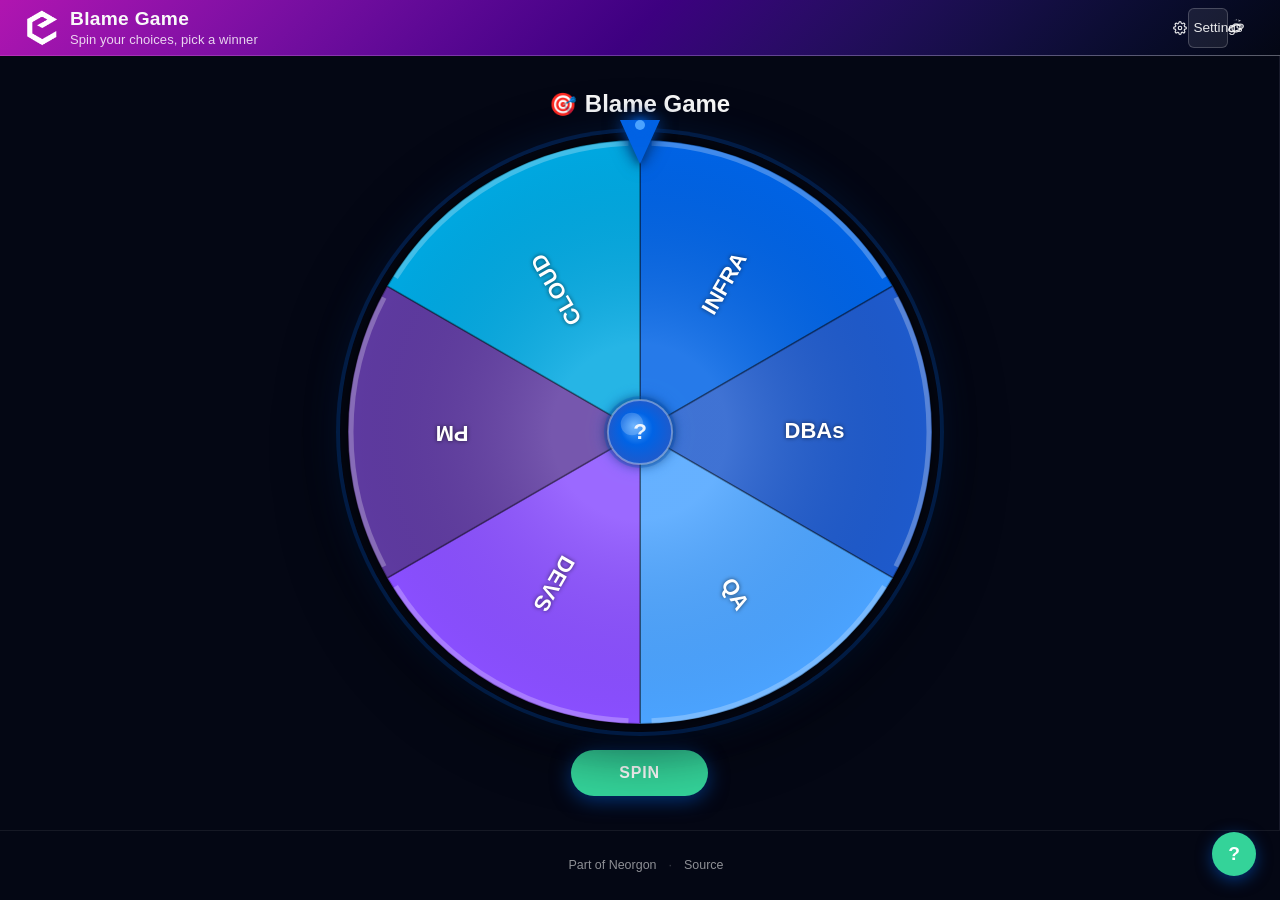
==== commit d6e60b69: "feat(header): merge logo+title into one site-home link, planet hub icon, neo-repo source meta" ====
--- a/index.html
+++ b/index.html
@@ -44,6 +44,7 @@
   <link rel="stylesheet" href="css/neorgon-themes.css">
   <link rel="stylesheet" href="https://cdn.neorgon.org/v1.0.0/header/season.css">
   <script defer src="js/neorgon-header.js"></script>
+  <meta name="neo-repo" content="energon-a-secas/decision-wheel-site">
   <link rel="stylesheet" href="css/neorgon-footer.css">
   <script defer src="js/neorgon-footer.js"></script>
 </head>
@@ -54,13 +55,14 @@
 <!-- ── Header ──────────────────────────────────────────────────────────────── -->
 <header class="header-bar" data-header-mode="app">
   <div class="header-logo">
-    <a href="https://neorgon.com/" target="_blank" rel="noopener noreferrer">
-      <img src="energon-classic-logo.png" class="header-logo-img" alt="Energon">
-    </a>
     <a href="./" class="header-title-link">
+        <img src="energon-classic-logo.png" class="header-logo-img" alt="">
+        <div class="header-title-wrap">
       <h1 id="header-title">Decision Wheel</h1>
       <div class="header-subtitle" id="header-subtitle">Spin your choices, pick a winner</div>
-    </a>
+    
+        </div>
+      </a>
   </div>
   <div class="header-right">
     <div class="header-actions">
@@ -72,8 +74,17 @@
   </button>
     </div>
     <a class="header-home" href="https://neorgon.com/" title="neorgon.com" aria-label="Neorgon home">
-    <svg viewBox="0 0 24 24" fill="currentColor" aria-hidden="true"><path d="M10 20v-6h4v6h5v-8h3L12 3 2 12h3v8z"/></svg>
-  </a>
+        <svg class="nh-hub-icon" viewBox="0 0 24 24" fill="none" stroke="currentColor" stroke-width="1.5" stroke-linecap="round" stroke-linejoin="round" xmlns="http://www.w3.org/2000/svg" aria-hidden="true">
+          <circle cx="12" cy="12" r="4.4"/>
+          <ellipse cx="12" cy="12" rx="8.4" ry="3" transform="rotate(-18 12 12)"/>
+          <g class="nh-orbit">
+            <path d="M17.5 4.2 14.2 2.7l.9 1.4-.6 1.1z" fill="currentColor" stroke="none"/>
+            <circle cx="12.6" cy="3" r=".7" fill="currentColor" stroke="none" opacity=".55"/>
+            <circle cx="11.1" cy="3.3" r=".55" fill="currentColor" stroke="none" opacity=".35"/>
+            <circle cx="9.8" cy="3.7" r=".4" fill="currentColor" stroke="none" opacity=".2"/>
+          </g>
+        </svg>
+      </a>
   </div>
 </header>
 
--- a/css/neorgon-header.css
+++ b/css/neorgon-header.css
@@ -352,6 +352,11 @@
   transition-duration: .2s;
   transition-timing-function: var(--header-ease-in, ease);
 }
+/* Keyboard focus entering a hidden bar reveals it: focus must never sit
+   on an off-screen control (WCAG 2.4.7, and 2.2's 2.4.11). header.js
+   drops the class on focusin so the next scroll decision agrees with
+   what is painted; this rule covers the frame in between. */
+.header-bar.header-hidden:focus-within { transform: none; }
 
 /* ── Logo block ──────────────────────────────────────────────── */
 .header-logo {
@@ -369,7 +374,8 @@
   filter: brightness(0) invert(1);
   transition: transform .28s var(--header-ease, ease);
 }
-.header-logo-img:hover { transform: scale(1.06) rotate(-4deg); }
+.header-logo-img:hover,
+.header-title-link:hover .header-logo-img { transform: scale(1.06) rotate(-4deg); }
 
 /* min-height also fixes a target-size failure: at <=700px the subtitle is
    hidden and this link collapses to 22px, under the 24px WCAG 2.5.8
@@ -383,6 +389,26 @@
   justify-content: center;
   min-height: var(--header-control-h);
 }
+/* Current contract: mark + name are ONE anchor to the site's own home
+   (the img rides inside .header-title-link with alt=""), so the link's
+   accessible name is the title text and the logo stops being a second,
+   differently-behaved link. Scoped with :has() so the retired two-anchor
+   markup keeps rendering unchanged wherever it still exists. */
+.header-title-link:has(> .header-logo-img, > picture) {
+  flex-direction: row;
+  align-items: center;
+  gap: 10px;
+}
+.header-title-wrap {
+  display: flex;
+  flex-direction: column;
+  justify-content: center;
+  min-width: 0;
+}
+/* The one visible cue that the name is a control: the title warms to the
+   accent on hover. Kept subtle; the cursor and the logo tilt do the rest. */
+.header-logo h1 { transition: color .2s var(--header-ease, ease); }
+.header-title-link:hover h1 { color: var(--header-accent); }
 /* rem, not em: a shared component must not rescale because a site set its
    own body font-size. 1.2rem == 19.2px == today's rendered size.
 
@@ -589,6 +615,25 @@
   height: var(--header-icon-solid, 20px);
   display: block;
 }
+
+/* ── Hub glyph: inclined planet + orbiting rocket ────────────────
+   .header-home now carries the kit's planet SVG (markup contract in
+   the README) — the one header link to neorgon.com, tooltip
+   "neorgon.com". Idle it is a still planet with the rocket parked;
+   on hover or keyboard focus the rocket does laps, smoke trailing.
+   Stroked glyph, so it sizes with --header-icon, not the solid token. */
+.header-home svg.nh-hub-icon {
+  width: var(--header-icon, 22px);
+  height: var(--header-icon, 22px);
+}
+.header-home .nh-orbit {
+  transform-origin: 12px 12px; /* viewBox centre — the planet */
+}
+.header-home:hover .nh-orbit,
+.header-home:focus-visible .nh-orbit {
+  animation: nh-orbit-lap 1.4s linear infinite;
+}
+@keyframes nh-orbit-lap { to { transform: rotate(360deg); } }
 
 /* ── Overflow toggle (⋯) — injected by header.js ─────────────── */
 .header-overflow { position: relative; display: flex; }
@@ -789,7 +834,10 @@
   .header-bar[data-header-autohide="on"],
   .header-bar[data-header-autohide="on"].header-hidden { transition: none; }
   .header-logo-img { transition: none; }
-  .header-logo-img:hover { transform: none; }
+  .header-logo-img:hover,
+  .header-title-link:hover .header-logo-img { transform: none; }
+  .header-home:hover .nh-orbit,
+  .header-home:focus-visible .nh-orbit { animation: none; }
   .header-menu.open { animation: none; }
   .header-overflow-toggle:active,
   .header-theme-toggle:active,
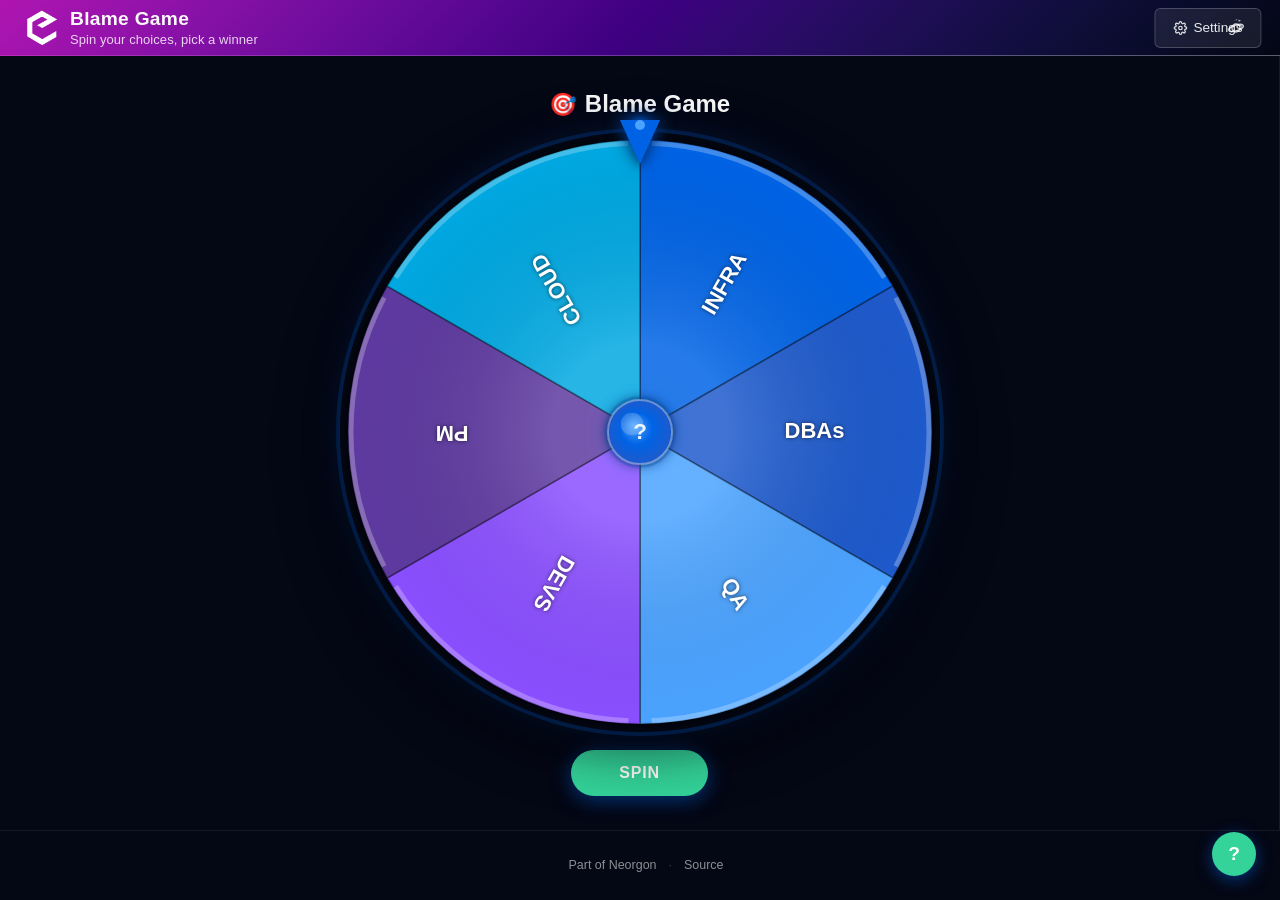
==== commit 82c900f7: "fix(header): wrap svg-adjacent action labels in spans (icon-only misfire)" ====
--- a/index.html
+++ b/index.html
@@ -66,11 +66,11 @@
   </div>
   <div class="header-right">
     <div class="header-actions">
-      <button class="btn-settings-header" data-keep-mobile id="btn-toggle-settings" onclick="toggleSettings()">
+      <button class="btn-settings-header" data-keep-mobile id="btn-toggle-settings">
     <svg viewBox="0 0 24 24" fill="none" stroke="currentColor" stroke-width="2" stroke-linecap="round" stroke-linejoin="round" aria-hidden="true">
       <circle cx="12" cy="12" r="3"/><path d="M19.4 15a1.65 1.65 0 0 0 .33 1.82l.06.06a2 2 0 0 1-2.83 2.83l-.06-.06a1.65 1.65 0 0 0-1.82-.33 1.65 1.65 0 0 0-1 1.51V21a2 2 0 0 1-4 0v-.09A1.65 1.65 0 0 0 9 19.4a1.65 1.65 0 0 0-1.82.33l-.06.06a2 2 0 0 1-2.83-2.83l.06-.06A1.65 1.65 0 0 0 4.68 15a1.65 1.65 0 0 0-1.51-1H3a2 2 0 0 1 0-4h.09A1.65 1.65 0 0 0 4.6 9a1.65 1.65 0 0 0-.33-1.82l-.06-.06a2 2 0 0 1 2.83-2.83l.06.06A1.65 1.65 0 0 0 9 4.68a1.65 1.65 0 0 0 1-1.51V3a2 2 0 0 1 4 0v.09a1.65 1.65 0 0 0 1 1.51 1.65 1.65 0 0 0 1.82-.33l.06-.06a2 2 0 0 1 2.83 2.83l-.06.06A1.65 1.65 0 0 0 19.4 9a1.65 1.65 0 0 0 1.51 1H21a2 2 0 0 1 0 4h-.09a1.65 1.65 0 0 0-1.51 1z"/>
     </svg>
-    Settings
+    <span>Settings</span>
   </button>
     </div>
     <a class="header-home" href="https://neorgon.com/" title="neorgon.com" aria-label="Neorgon home">
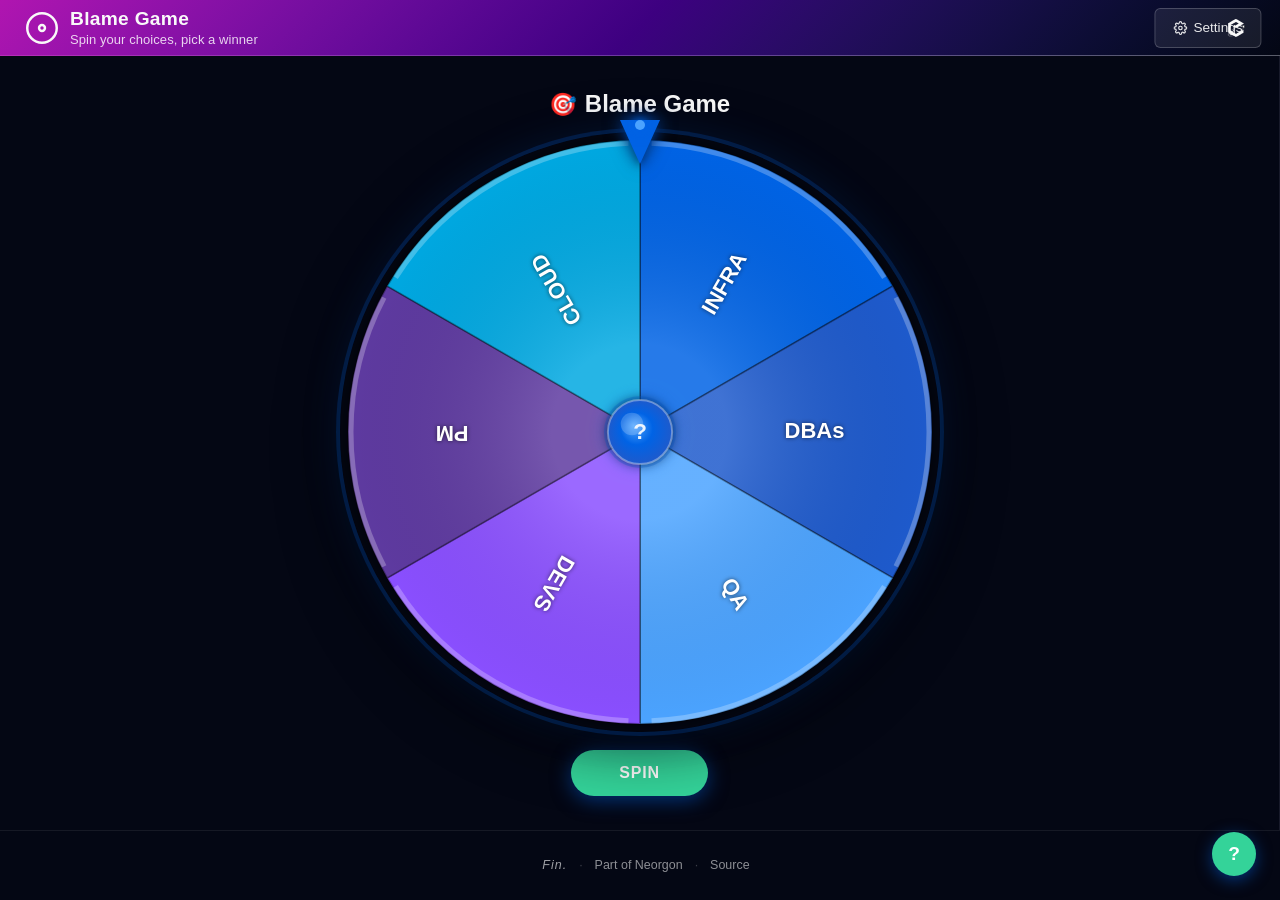
==== commit 7a1b4704: "feat(brand): hexagon favicon set and per-site header mark Every site now ships a generated seven-fil" ====
--- a/index.html
+++ b/index.html
@@ -4,6 +4,12 @@
   <meta charset="UTF-8">
   <meta http-equiv="Content-Security-Policy" content="default-src 'self'; script-src 'self' 'unsafe-inline' https://gc.zgo.at https://static.cloudflareinsights.com; style-src 'self' 'unsafe-inline' https://cdn.neorgon.org; img-src 'self' data: blob: https://cdn.neorgon.org https://neorgon.goatcounter.com; connect-src 'self' https://neorgon.goatcounter.com https://cloudflareinsights.com">
   <meta name="viewport" content="width=device-width, initial-scale=1.0">
+  <link rel="icon" type="image/svg+xml" href="/favicon.svg">
+  <link rel="icon" type="image/x-icon" href="/favicon.ico" sizes="16x16 32x32 48x48">
+  <link rel="apple-touch-icon" sizes="180x180" href="/apple-touch-icon.png">
+  <meta name="apple-mobile-web-app-title" content="Decision Wheel">
+  <link rel="manifest" href="/site.webmanifest">
+  <meta name="neo-mark" content="on">
   <title>Decision Wheel | Spinner Wheel & Random Picker</title>
   <meta name="description" content="Build a custom decision wheel with your options, colors, and messages. Share any setup as a bookmark link">
   <meta property="og:title" content="Decision Wheel | Spinner Wheel & Random Picker">
@@ -22,7 +28,6 @@
   <meta property="og:image" content="https://decisionwheel.neorgon.com/og-preview.jpg">
   <meta property="og:image:width" content="1200">
   <meta property="og:image:height" content="630">
-  <link rel="icon" type="image/x-icon" href="https://cdn.neorgon.org/v1.0.0/favicon.ico" />
   <script type="application/ld+json">
   {
     "@context": "https://schema.org",
--- a/css/neorgon-header.css
+++ b/css/neorgon-header.css
@@ -371,8 +371,29 @@
   width: auto;
   flex-shrink: 0;
   display: block;
-  filter: brightness(0) invert(1);
   transition: transform .28s var(--header-ease, ease);
+}
+/* The raster fallback still needs forcing white; the injected vector must not
+   be filtered, because it already inherits the header's own text colour and
+   inverting it would undo exactly the thing it was swapped in to fix. */
+img.header-logo-img { filter: brightness(0) invert(1); }
+svg.header-logo-mark { fill: currentColor; width: auto; }
+/* A site that ships its own mark gets it as a mask over currentColor, so the
+   glyph follows the header's text colour exactly as the inline svg does. An
+   <img> could not: it paints its own pixels and ignores the cascade. */
+.header-logo-own {
+  /* Width tracks height rather than restating the token: .header-logo-img
+     already sets height, and it drops to --header-logo-h-mobile under 700px.
+     Pinning width to the desktop value gave a 36x28 box on a phone. */
+  aspect-ratio: 1;
+  width: auto;
+  background: currentColor;
+  /* The image itself is set inline by header.js, derived from the manifest
+     link, because a fleet site is served at its domain root and a kit showcase
+     is not. Only the parts that do not vary live here. */
+  -webkit-mask-position: center; mask-position: center;
+  -webkit-mask-size: contain;    mask-size: contain;
+  -webkit-mask-repeat: no-repeat; mask-repeat: no-repeat;
 }
 .header-logo-img:hover,
 .header-title-link:hover .header-logo-img { transform: scale(1.06) rotate(-4deg); }
@@ -437,6 +458,20 @@
   font-weight: 500;
   margin: 2px 0 0;
   letter-spacing: .005em;
+  white-space: nowrap;
+}
+
+/* Epigraph: the animating half of a bilingual subtitle. The glyph churn is
+   decoration, so it is aria-hidden and .neo-epi-sr carries the real sentence
+   for assistive tech. Both live inside .header-subtitle, which keeps the
+   existing nowrap and mobile-hide behaviour unchanged. */
+.neo-epi { font-variant-ligatures: none; }
+.neo-epi-sr {
+  position: absolute;
+  width: 1px; height: 1px;
+  margin: -1px; padding: 0; border: 0;
+  overflow: hidden;
+  clip-path: inset(50%);
   white-space: nowrap;
 }
 
@@ -603,13 +638,23 @@
   box-sizing: border-box;
   padding: 0;
   border-radius: 6px;
-  color: var(--header-icon-color, var(--header-text-dim));
+  /* Full strength, not --header-icon-color. The dim was meant as hierarchy and
+     did not read as one: .header-source carries no colour rule at all, so it
+     inherits the header's own #f9f9f9, and the home control sitting beside it
+     at 78% looked like a misconfiguration rather than a decision. The other
+     user of that token is the bordered theme toggle, which has a border to
+     carry its own weight; this one does not. */
+  color: var(--header-text);
   text-decoration: none;
   flex-shrink: 0;
   transition: color .18s var(--header-ease, ease),
               background .18s var(--header-ease, ease);
 }
-.header-home:hover { color: var(--header-text); background: var(--header-menu-hover); }
+/* --header-accent is the pink on the default palette and the skin's own accent
+   everywhere else, so the highlight stays on-brand without hardcoding magenta
+   into a control that ships to seven skins. */
+.header-home:hover,
+.header-home:focus-visible { color: var(--header-accent); background: var(--header-menu-hover); }
 .header-home svg {
   width: var(--header-icon-solid, 20px);
   height: var(--header-icon-solid, 20px);
@@ -627,13 +672,64 @@
   height: var(--header-icon, 22px);
 }
 .header-home .nh-orbit {
-  transform-origin: 12px 12px; /* viewBox centre — the planet */
+  transform-origin: 12px 12px; /* viewBox centre, for the legacy planet markup */
 }
 .header-home:hover .nh-orbit,
 .header-home:focus-visible .nh-orbit {
   animation: nh-orbit-lap 1.4s linear infinite;
 }
 @keyframes nh-orbit-lap { to { transform: rotate(360deg); } }
+
+/* ── Inclined orbit: the satellite passes in front of the mark and behind it ──
+   Two dots on one elliptical path, each shown for its own half of the lap. The
+   far one is drawn before the mark in document order, so the mark occludes it;
+   that occlusion IS the depth, and it costs nothing but paint order.
+
+   offset-path rather than a rotate: a rotation can only trace a circle, and
+   squashing it into an ellipse with scaleY would squash the satellite too,
+   because the counter-scale would have to sit inside the rotation. Where
+   offset-path is unsupported the dots simply rest at their authored cx/cy,
+   which is a still icon rather than a broken one.
+
+   The semi-major axis is capped by the viewBox: an inline svg clips to it, so
+   10.2 plus the 1.35 radius leaves 11.55 of the 12 available. */
+.header-home .nh-sat {
+  offset-rotate: 0deg;
+  /* The rim separates the satellite from the mark when it crosses it: without
+     one, a currentColor dot over a currentColor mark merges into the
+     silhouette and reads as a stray pixel rather than a moon.
+     --header-bg-end is the right hook because the rim's job is to look like
+     the background, so it vanishes over open header and shows only as a gap
+     against the mark. Measured caveat: every skin shipped today redefines
+     --header-bg-start and --header-bg-mid but leaves --header-bg-end at
+     #040714, so this resolves to one dark value everywhere right now. A skin
+     that ends light gets the rim right for free, but only if it sets that
+     token; one that ends light without setting it would show a dark ring. */
+  stroke: var(--header-bg-end, #040714);
+  stroke-width: .8;
+}
+.header-home .nh-sat-back { opacity: 0; }
+/* On hover the mark takes the accent, and currentColor would carry the
+   satellite with it: a pink dot on a pink mark is a dot you cannot find. It
+   holds the header's text colour instead, so the moon stays legible against
+   whatever the mark has become. */
+.header-home:hover .nh-sat,
+.header-home:focus-visible .nh-sat { fill: var(--header-text); }
+.header-home:hover .nh-sat-front,
+.header-home:focus-visible .nh-sat-front {
+  animation: nh-sat-lap 2.6s linear infinite, nh-sat-near 2.6s steps(1, end) infinite;
+}
+.header-home:hover .nh-sat-back,
+.header-home:focus-visible .nh-sat-back {
+  animation: nh-sat-lap 2.6s linear infinite, nh-sat-far 2.6s steps(1, end) infinite;
+}
+.header-home:hover .nh-sat,
+.header-home:focus-visible .nh-sat {
+  offset-path: path("M20.31 10.40 A9.6 3.4 -30 1 1 3.69 20.00 A9.6 3.4 -30 1 1 20.31 10.40");
+}
+@keyframes nh-sat-lap  { from { offset-distance: 0%; } to { offset-distance: 100%; } }
+@keyframes nh-sat-near { 0% { opacity: 1; } 50% { opacity: 0; } }
+@keyframes nh-sat-far  { 0% { opacity: 0; } 50% { opacity: 1; } }
 
 /* ── Overflow toggle (⋯) — injected by header.js ─────────────── */
 .header-overflow { position: relative; display: flex; }
@@ -837,7 +933,9 @@
   .header-logo-img:hover,
   .header-title-link:hover .header-logo-img { transform: none; }
   .header-home:hover .nh-orbit,
-  .header-home:focus-visible .nh-orbit { animation: none; }
+  .header-home:focus-visible .nh-orbit,
+  .header-home:hover .nh-sat,
+  .header-home:focus-visible .nh-sat { animation: none; }
   .header-menu.open { animation: none; }
   .header-overflow-toggle:active,
   .header-theme-toggle:active,
--- a/css/neorgon-footer.css
+++ b/css/neorgon-footer.css
@@ -161,6 +161,15 @@
 .neo-footer-sep { opacity: .4; user-select: none; }
 
 /* Version / updated stamps — mono + tabular so they never jitter */
+/* The end mark. Ornament only: it states nothing the page needs, which is
+   why it is safe to render in a language most visitors do not read. */
+.neo-footer-fin {
+  font-style: italic;
+  letter-spacing: .08em;
+  color: var(--footer-text-dim, var(--header-text-dim));
+  opacity: .75;
+}
+
 .neo-footer-stamp {
   font-family: ui-monospace, SFMono-Regular, "SF Mono", Menlo, monospace;
   font-variant-numeric: tabular-nums;
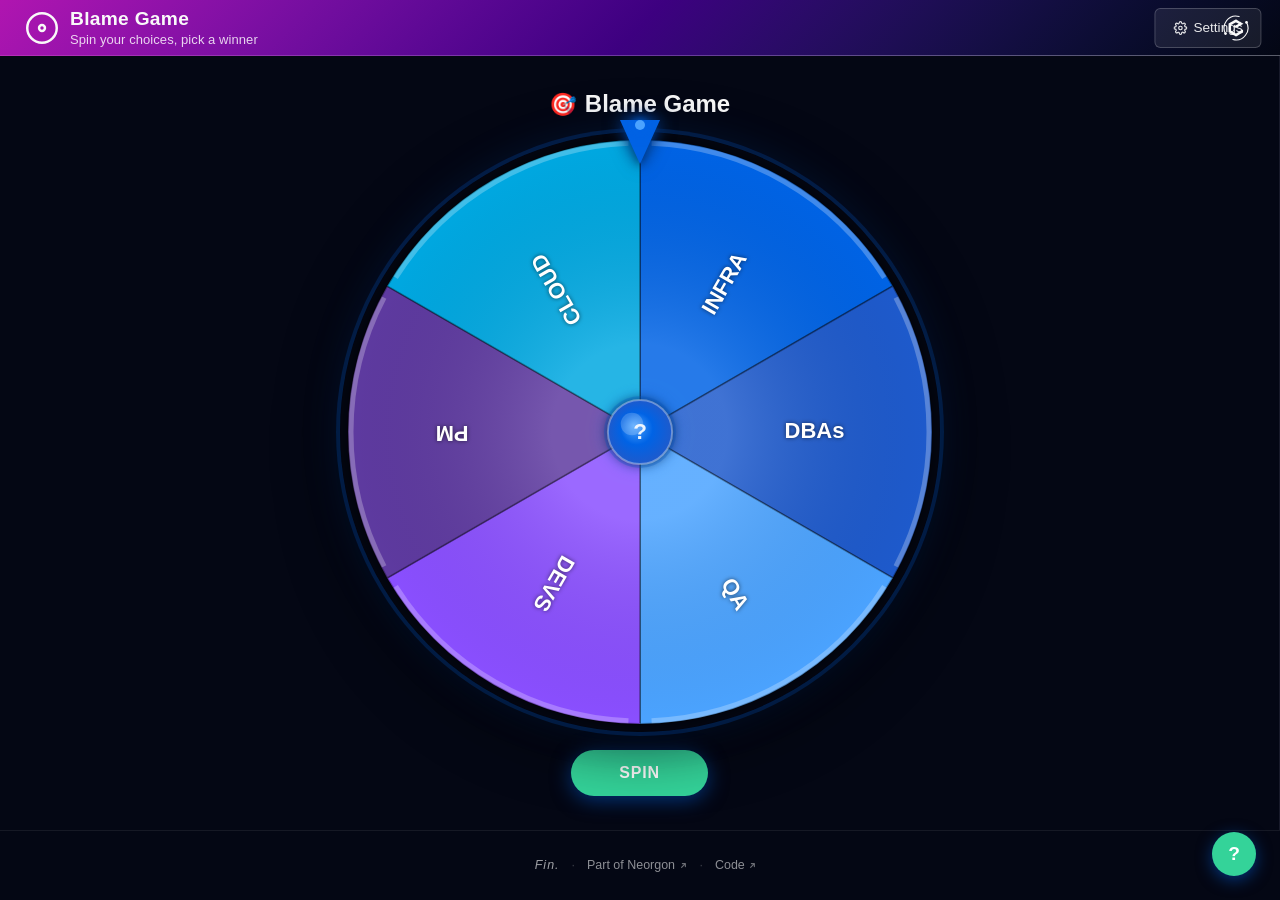
==== commit 436c7256: "chore(ui): re-stamp the hub home-control icon, and take the header kit's mark-colour fix The stamped" ====
--- a/index.html
+++ b/index.html
@@ -79,14 +79,13 @@
   </button>
     </div>
     <a class="header-home" href="https://neorgon.com/" title="neorgon.com" aria-label="Neorgon home">
-        <svg class="nh-hub-icon" viewBox="0 0 24 24" fill="none" stroke="currentColor" stroke-width="1.5" stroke-linecap="round" stroke-linejoin="round" xmlns="http://www.w3.org/2000/svg" aria-hidden="true">
-          <circle cx="12" cy="12" r="4.4"/>
-          <ellipse cx="12" cy="12" rx="8.4" ry="3" transform="rotate(-18 12 12)"/>
+        <svg class="nh-hub-icon" viewBox="0 0 24 24" fill="none" xmlns="http://www.w3.org/2000/svg" aria-hidden="true">
+          <path d="M12 4.4 18.58 8.2 18.58 15.8 12 19.6 5.42 15.8 5.42 8.2Z" fill="currentColor" stroke="none"/>
           <g class="nh-orbit">
-            <path d="M17.5 4.2 14.2 2.7l.9 1.4-.6 1.1z" fill="currentColor" stroke="none"/>
-            <circle cx="12.6" cy="3" r=".7" fill="currentColor" stroke="none" opacity=".55"/>
-            <circle cx="11.1" cy="3.3" r=".55" fill="currentColor" stroke="none" opacity=".35"/>
-            <circle cx="9.8" cy="3.7" r=".4" fill="currentColor" stroke="none" opacity=".2"/>
+            <path d="M2.47 17.50 A11.0 11.0 0 0 1 14.85 1.37" fill="none" stroke="currentColor" stroke-width="1.05" stroke-linecap="round"/>
+            <path d="M21.53 6.50 A11.0 11.0 0 0 1 9.15 22.63" fill="none" stroke="currentColor" stroke-width="1.05" stroke-linecap="round"/>
+            <circle cx="21.71" cy="6.84" r="1.25" fill="currentColor"/>
+            <circle cx="2.29" cy="17.16" r="1.25" fill="currentColor"/>
           </g>
         </svg>
       </a>
--- a/css/neorgon-header.css
+++ b/css/neorgon-header.css
@@ -377,7 +377,7 @@
    be filtered, because it already inherits the header's own text colour and
    inverting it would undo exactly the thing it was swapped in to fix. */
 img.header-logo-img { filter: brightness(0) invert(1); }
-svg.header-logo-mark { fill: currentColor; width: auto; }
+svg.header-logo-mark { color: var(--header-text); fill: currentColor; width: auto; }
 /* A site that ships its own mark gets it as a mask over currentColor, so the
    glyph follows the header's text colour exactly as the inline svg does. An
    <img> could not: it paints its own pixels and ignores the cascade. */
@@ -387,6 +387,16 @@
      Pinning width to the desktop value gave a 36x28 box on a phone. */
   aspect-ratio: 1;
   width: auto;
+  /* Declared, not inherited. `background: currentColor` resolves against
+     whatever the ancestor set, and the logo is always inside an <a>: on a site
+     whose logo anchor carries no class, that ancestor is an unstyled link and
+     currentColor is the UA's #0000EE. The mark then paints link-blue, silently,
+     because nothing in the page is wrong enough to throw. Every fleet site
+     happens to wrap the logo in .header-title-link (which the kit gives
+     color: inherit), so this only surfaced when ops-console adopted the kit
+     with a bare <a>. Stating the colour here makes the mask independent of the
+     markup around it, which is the contract the rest of the kit already keeps. */
+  color: var(--header-text);
   background: currentColor;
   /* The image itself is set inline by header.js, derived from the manifest
      link, because a fleet site is served at its domain root and a kit showcase
@@ -661,15 +671,22 @@
   display: block;
 }
 
-/* ── Hub glyph: inclined planet + orbiting rocket ────────────────
-   .header-home now carries the kit's planet SVG (markup contract in
-   the README) — the one header link to neorgon.com, tooltip
-   "neorgon.com". Idle it is a still planet with the rocket parked;
-   on hover or keyboard focus the rocket does laps, smoke trailing.
+/* ── Hub glyph: the Energon mark at the centre of a galaxy ───────
+   .header-home is the one header link to neorgon.com, tooltip
+   "neorgon.com". The page stamps a placeholder SVG (markup contract
+   in the README) and upgradeHome() replaces it on init with the mark
+   at scale(0.72) inside a <g class="nh-orbit"> of two arcs and two
+   dots. Idle the whole thing is still; on hover or keyboard focus the
+   orbit group turns as one rigid body while the mark stays upright,
+   because a rotating letterform is unreadable.
    Stroked glyph, so it sizes with --header-icon, not the solid token. */
 .header-home svg.nh-hub-icon {
-  width: var(--header-icon, 22px);
-  height: var(--header-icon, 22px);
+  /* Deliberately larger than --header-icon: the galaxy's arms occupy the outer
+     ring, so at 22px the MARK fell to 14px against 18px for the neighbouring
+     control. 26px puts it back at 18px, measured, while the arms still land
+     inside the 40px box. */
+  width: var(--header-hub-icon, 26px);
+  height: var(--header-hub-icon, 26px);
 }
 .header-home .nh-orbit {
   transform-origin: 12px 12px; /* viewBox centre, for the legacy planet markup */
@@ -680,56 +697,11 @@
 }
 @keyframes nh-orbit-lap { to { transform: rotate(360deg); } }
 
-/* ── Inclined orbit: the satellite passes in front of the mark and behind it ──
-   Two dots on one elliptical path, each shown for its own half of the lap. The
-   far one is drawn before the mark in document order, so the mark occludes it;
-   that occlusion IS the depth, and it costs nothing but paint order.
-
-   offset-path rather than a rotate: a rotation can only trace a circle, and
-   squashing it into an ellipse with scaleY would squash the satellite too,
-   because the counter-scale would have to sit inside the rotation. Where
-   offset-path is unsupported the dots simply rest at their authored cx/cy,
-   which is a still icon rather than a broken one.
-
-   The semi-major axis is capped by the viewBox: an inline svg clips to it, so
-   10.2 plus the 1.35 radius leaves 11.55 of the 12 available. */
-.header-home .nh-sat {
-  offset-rotate: 0deg;
-  /* The rim separates the satellite from the mark when it crosses it: without
-     one, a currentColor dot over a currentColor mark merges into the
-     silhouette and reads as a stray pixel rather than a moon.
-     --header-bg-end is the right hook because the rim's job is to look like
-     the background, so it vanishes over open header and shows only as a gap
-     against the mark. Measured caveat: every skin shipped today redefines
-     --header-bg-start and --header-bg-mid but leaves --header-bg-end at
-     #040714, so this resolves to one dark value everywhere right now. A skin
-     that ends light gets the rim right for free, but only if it sets that
-     token; one that ends light without setting it would show a dark ring. */
-  stroke: var(--header-bg-end, #040714);
-  stroke-width: .8;
-}
-.header-home .nh-sat-back { opacity: 0; }
-/* On hover the mark takes the accent, and currentColor would carry the
-   satellite with it: a pink dot on a pink mark is a dot you cannot find. It
-   holds the header's text colour instead, so the moon stays legible against
-   whatever the mark has become. */
-.header-home:hover .nh-sat,
-.header-home:focus-visible .nh-sat { fill: var(--header-text); }
-.header-home:hover .nh-sat-front,
-.header-home:focus-visible .nh-sat-front {
-  animation: nh-sat-lap 2.6s linear infinite, nh-sat-near 2.6s steps(1, end) infinite;
-}
-.header-home:hover .nh-sat-back,
-.header-home:focus-visible .nh-sat-back {
-  animation: nh-sat-lap 2.6s linear infinite, nh-sat-far 2.6s steps(1, end) infinite;
-}
-.header-home:hover .nh-sat,
-.header-home:focus-visible .nh-sat {
-  offset-path: path("M20.31 10.40 A9.6 3.4 -30 1 1 3.69 20.00 A9.6 3.4 -30 1 1 20.31 10.40");
-}
-@keyframes nh-sat-lap  { from { offset-distance: 0%; } to { offset-distance: 100%; } }
-@keyframes nh-sat-near { 0% { opacity: 1; } 50% { opacity: 0; } }
-@keyframes nh-sat-far  { 0% { opacity: 0; } 50% { opacity: 1; } }
+/* The galaxy turns as one rigid body on hover, so a plain rotate does it.
+   This replaced an offset-path satellite on an inclined ellipse: that needed a
+   front/back pair kept in sync and a semi-major axis capped so the dot did not
+   clip the viewBox, and none of it is needed once the arms sit outside the
+   mark instead of crossing it. */
 
 /* ── Overflow toggle (⋯) — injected by header.js ─────────────── */
 .header-overflow { position: relative; display: flex; }
@@ -933,9 +905,7 @@
   .header-logo-img:hover,
   .header-title-link:hover .header-logo-img { transform: none; }
   .header-home:hover .nh-orbit,
-  .header-home:focus-visible .nh-orbit,
-  .header-home:hover .nh-sat,
-  .header-home:focus-visible .nh-sat { animation: none; }
+  .header-home:focus-visible .nh-orbit { animation: none; }
   .header-menu.open { animation: none; }
   .header-overflow-toggle:active,
   .header-theme-toggle:active,
--- a/css/neorgon-footer.css
+++ b/css/neorgon-footer.css
@@ -533,3 +533,9 @@
     word-break: break-all;
   }
 }
+
+/* The outbound arrow on a footer link. Sized in em so it tracks the label at
+   whatever size a site's footer runs, and nudged up off the baseline because a
+   45-degree arrow reads low when it is optically centred. */
+.neo-footer-out { display: inline-block; vertical-align: -0.05em; margin-left: 0.28em; width: 0.72em; height: 0.72em; opacity: 0.75; }
+.neo-footer a:hover .neo-footer-out, .neo-footer a:focus-visible .neo-footer-out { opacity: 1; }
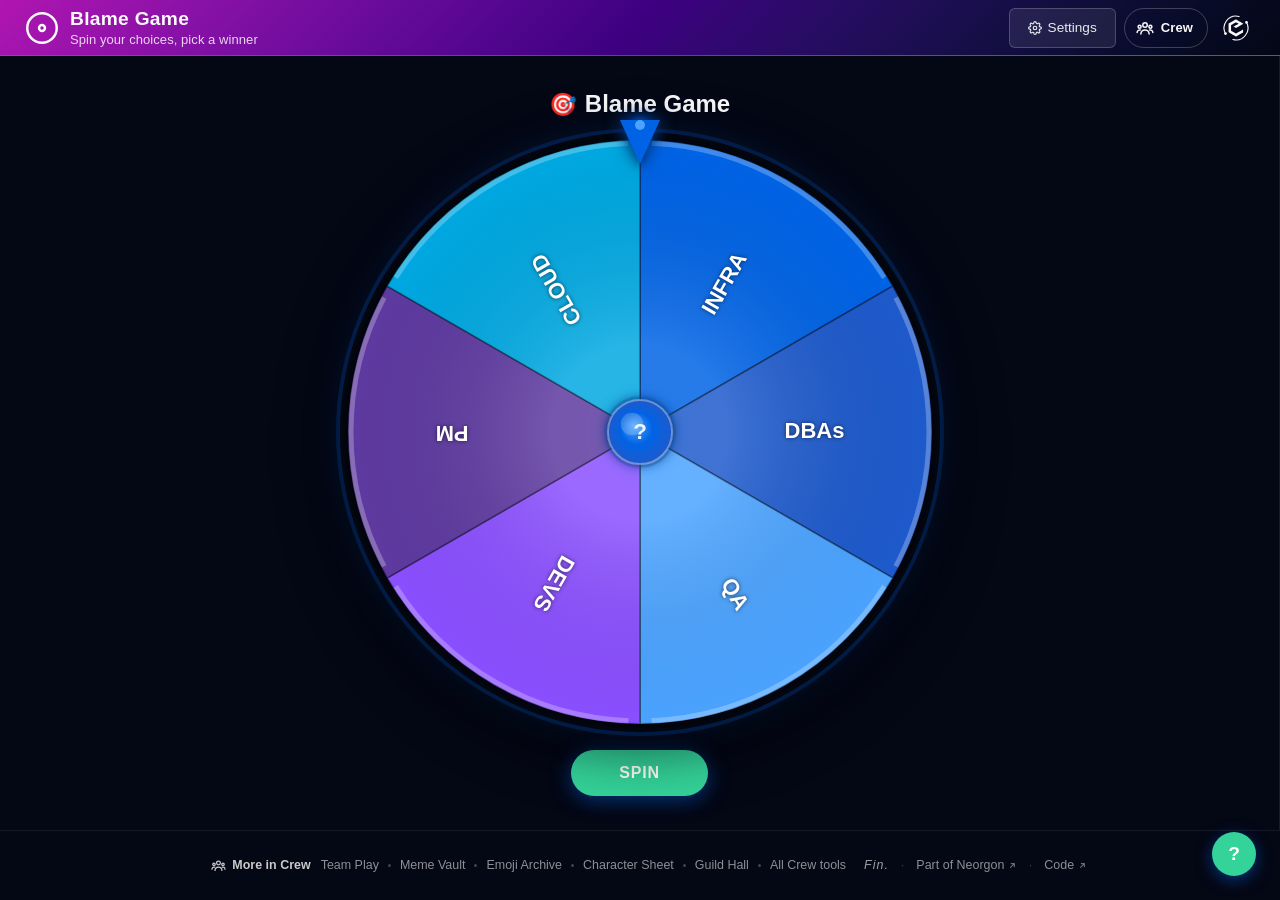
==== commit 6ff133d9: "chore(kits): sync header and footer kits and stamp the category row Header Kit: a category chip from" ====
--- a/index.html
+++ b/index.html
@@ -50,6 +50,7 @@
   <link rel="stylesheet" href="https://cdn.neorgon.org/v1.0.0/header/season.css">
   <script defer src="js/neorgon-header.js"></script>
   <meta name="neo-repo" content="energon-a-secas/decision-wheel-site">
+  <meta name="neo-category" content="crew">
   <link rel="stylesheet" href="css/neorgon-footer.css">
   <script defer src="js/neorgon-footer.js"></script>
 </head>
@@ -204,6 +205,19 @@
 <div id="toast-container"></div>
 
   <footer class="neo-footer" data-footer-mode="minimal">
+    <!-- neo-fleet:more -->
+    <nav class="neo-more" aria-label="More in Crew" data-category="crew" data-label-en="Crew" data-label-es="Comunidad">
+      <span class="neo-more__label" aria-hidden="true"><svg class="neo-more__icon" viewBox="0 0 24 24" width="16" height="16" fill="none" stroke="currentColor" stroke-width="2" stroke-linecap="round" stroke-linejoin="round" aria-hidden="true" focusable="false"><circle cx="12" cy="8" r="3"/><path d="M6.5 20a5.5 5.5 0 0 1 11 0"/><circle cx="4.8" cy="10.2" r="2"/><path d="M1.5 18a3.5 3.5 0 0 1 4.2-3.4"/><circle cx="19.2" cy="10.2" r="2"/><path d="M22.5 18a3.5 3.5 0 0 0-4.2-3.4"/></svg><span class="neo-more__title">More in Crew</span></span>
+      <ul class="neo-more__list">
+        <li><a href="https://teamplay.neorgon.com/">Team Play</a></li>
+        <li><a href="https://memes.neorgon.com/">Meme Vault</a></li>
+        <li><a href="https://emojis.neorgon.com/">Emoji Archive</a></li>
+        <li><a href="https://charactersheet.neorgon.com/">Character Sheet</a></li>
+        <li><a href="https://guildhall.neorgon.com/">Guild Hall</a></li>
+        <li><a class="neo-more__all" href="https://neorgon.com/crew/">All Crew tools</a></li>
+      </ul>
+    </nav>
+    <!-- /neo-fleet:more -->
   </footer>
 
 <script type="module" src="js/app.js"></script>
--- a/css/style.css
+++ b/css/style.css
@@ -690,7 +690,7 @@
 @media (prefers-reduced-motion: reduce) {
   *, *::before, *::after {
     animation-duration: 0.01ms !important;
-    transition-duration: 0.01ms !important;
+    transition: none !important;
   }
 }
 :focus-visible {
--- a/css/neorgon-header.css
+++ b/css/neorgon-header.css
@@ -1,7 +1,7 @@
 /* ══════════════════════════════════════════════════════════════
-   Neorgon Header Kit — header.css
+   Neorgon Header Kit: header.css
    Canonical source: packages/neorgon-ui/header/
-   Vendored per site as css/neorgon-header.css — do not edit copies.
+   Vendored per site as css/neorgon-header.css; do not edit copies.
    Live CDN: https://cdn.neorgon.org/v1.0.0/header/header.css
    ══════════════════════════════════════════════════════════════ */
 
@@ -18,12 +18,12 @@
   --header-logo-h: 36px;
   --header-logo-h-mobile: 28px;
 
-  /* Palette — themes override these (see themes.css) */
+  /* Palette: themes override these (see themes.css) */
   --header-bg-start: #B015B0;
   --header-bg-mid: #3D0080;
   --header-bg-end: #040714;
   /* Kept here for anything that references the composed gradient, but the
-     authoritative copy is re-declared on .header-bar below — see the note
+     authoritative copy is re-declared on .header-bar below; see the note
      there before changing either. */
   --header-bg: linear-gradient(in oklch 135deg, var(--header-bg-start) 0%, var(--header-bg-mid) 50%, var(--header-bg-end) 100%);
   --header-glass: rgba(0, 9, 18, .35);
@@ -35,7 +35,7 @@
   --header-menu-bg: #10142a;
   --header-menu-hover: rgba(255, 255, 255, .08);
 
-  /* Focus ring — near-white with a whisper of the brand hue so it never
+  /* Focus ring: near-white with a whisper of the brand hue so it never
      reads as a stray browser default. 5.77:1 (bright end) to 17.98:1
      (dark end) against the bar, 16.54:1 on the menu. Themes may override. */
   --header-focus: oklch(0.97 0.02 320);
@@ -54,7 +54,7 @@
 
 /* Colour judgements about the DEFAULT gradient specifically. Scoped to
    html:not([data-theme]) because themes.css sets these per theme at the
-   same specificity as :root — a :root override here would silently
+   same specificity as :root, so a :root override here would silently
    overwrite all five palettes. Every consumer below pairs them with a
    var() fallback to the theme's own token. */
 html:not([data-theme]) {
@@ -68,14 +68,31 @@
   --header-edge-from: rgba(255, 255, 255, .10);
   --header-edge-to: rgba(255, 255, 255, .34);
 
-  /* .72 measures 4.14:1 at the start of the subtitle span — below AA.
+  /* .72 measures 4.14:1 at the start of the subtitle span, below AA.
      Split from the icon colour, which only needs 3:1 as non-text. */
   --header-text-dim: rgba(255, 255, 255, .82);
   --header-icon-color: rgba(255, 255, 255, .78);
 }
 
+/* ── The sticky offset ───────────────────────────────────────────
+   --neo-sticky-top is how much of the viewport's top the header covers
+   right now. header.js keeps it exact (it measures the bar, and drops to 0
+   while auto-hide or the Keys Kit's H toggle has the bar away); these rules
+   are the value before it runs, and with JS off. Rails, scope strips and
+   scroll-margin-top read it instead of hardcoding 56px or 68px:
+
+     .rail { position: sticky; top: var(--neo-sticky-top, 0px); }
+     h2[id] { scroll-margin-top: calc(var(--neo-sticky-top, 0px) + 12px); }
+
+   The kit sets no scroll-padding of its own: many sites already offset
+   their anchors with scroll-margin-top, and the two add up. */
+:root { --neo-sticky-top: 0px; }
+:root:has(.header-bar) { --neo-sticky-top: var(--header-h); }
+:root:has(.header-bar[data-header-mode="app"]) { --neo-sticky-top: var(--header-h-app); }
+:root[data-chrome="off"]:has(.header-bar) { --neo-sticky-top: 0px; }
+
 /* ══════════════════════════════════════════════════════════════
-   SKINS — site-level identity, opt-in per site
+   SKINS: site-level identity, opt-in per site
    ────────────────────────────────────────────────────────────
    A skin replaces the default magenta gradient for ONE site whose
    own palette clashes with it. Set it in the site's markup:
@@ -88,19 +105,19 @@
      visitor choice (?theme= / cookie)  >  season (CDN)  >  skin  >  kit default
 
    A site that should sit out every season keeps its skin with
-   `<html lang="en" data-season="off">` — see season.css. That declines
+   `<html lang="en" data-season="off">` (see season.css). That declines
    the fleet's decoration only; a visitor's ?theme= still wins.
 
    Named skins below are the reusable ones. For a one-off palette no
    other site would share, use `data-header-skin="custom"` and declare
-   the tokens in the site's own CSS — contract at the end of this block.
+   the tokens in the site's own CSS; contract at the end of this block.
 
    Two cascade facts make that ordering work, and both are easy to
    get wrong:
 
    1. A declaration ON .header-bar beats a value INHERITED from
       <html>, whatever the specificity. Visitor themes declare on
-      <html>, so every skin is scoped `html:not([data-theme])` —
+      <html>, so every skin is scoped `html:not([data-theme])`:
       the moment a visitor picks a theme, all skins stop matching.
    2. Season rules in season.css carry a matching
       `[data-header-skin]` selector one step more specific than the
@@ -108,14 +125,32 @@
       sites. Do not raise the specificity here without raising it
       there too, or skinned sites will silently sit out the season.
 
+   3. The Footer Kit's pieces (.neo-footer, and .neo-top and .neo-modal,
+      which it appends to <body>) and the Beacon link sit outside
+      .header-bar, so a skin declared only on the bar never reaches
+      their focus rings and borders (queue #156). Every skin rule
+      therefore names them too, behind `:has()` on <html>. That item is
+      wrapped in `:is()` because :is() forgives a selector it cannot
+      parse: a browser without :has() drops that one item, not the
+      whole rule and with it the header's own skin. `:where()` inside
+      :has() keeps it at (0,2,1), under an armed season's (0,3,2)
+      pieces rule in season.css. The footer and beacon resolve the
+      tokens on those pieces; see "Header-derived tokens" in footer.css.
+
+   Each skin also sets --header-focus, a near-white in its own hue, so
+   the header's focus rings and the Beacon's stop being the default's
+   pink on a skinned site.
+
    Each skin re-tunes the edge ramp and control border for its own
-   surface — those defaults are calibrated to the magenta gradient
+   surface; those defaults are calibrated to the magenta gradient
    and are wrong on a black bar.
    ══════════════════════════════════════════════════════════════ */
 
-/* ink — near-black neutral. The default choice for a site whose
+/* ink: near-black neutral. The default choice for a site whose
    palette the magenta gradient fights. */
-html:not([data-theme]) .header-bar[data-header-skin="ink"] {
+html:not([data-theme]) .header-bar[data-header-skin="ink"],
+:is(html:not([data-theme]):has(:where(.header-bar[data-header-skin="ink"])) :is(.neo-footer, .neo-top, .neo-modal, .neo-beacon-link)) {
+  --header-focus: oklch(0.97 0.01 255);
   --header-bg-start: #14161c;
   --header-bg-mid: #0b0d12;
   --header-bg-end: #050609;
@@ -135,9 +170,11 @@
   --header-edge-to: rgba(255, 255, 255, .26);
 }
 
-/* carbon — flat true black, no gradient. The most restrained option;
+/* carbon: flat true black, no gradient. The most restrained option;
    the hairline does all the separating. */
-html:not([data-theme]) .header-bar[data-header-skin="carbon"] {
+html:not([data-theme]) .header-bar[data-header-skin="carbon"],
+:is(html:not([data-theme]):has(:where(.header-bar[data-header-skin="carbon"])) :is(.neo-footer, .neo-top, .neo-modal, .neo-beacon-link)) {
+  --header-focus: oklch(0.97 0 0);
   --header-bg-start: #08080a;
   --header-bg-mid: #08080a;
   --header-bg-end: #08080a;
@@ -155,9 +192,11 @@
   --header-edge-to: rgba(255, 255, 255, .3);
 }
 
-/* brass — warm dark, tuned to incident-runbook's #b8935f / #d8b280
+/* brass: warm dark, tuned to incident-runbook's #b8935f / #d8b280
    accents and its #040714 page background. */
-html:not([data-theme]) .header-bar[data-header-skin="brass"] {
+html:not([data-theme]) .header-bar[data-header-skin="brass"],
+:is(html:not([data-theme]):has(:where(.header-bar[data-header-skin="brass"])) :is(.neo-footer, .neo-top, .neo-modal, .neo-beacon-link)) {
+  --header-focus: oklch(0.97 0.02 75);
   --header-bg-start: #2a2114;
   --header-bg-mid: #16120c;
   --header-bg-end: #040714;
@@ -175,8 +214,10 @@
   --header-edge-to: rgba(216, 178, 128, .34);
 }
 
-/* slate — cool blue-grey. Neutral without going fully black. */
-html:not([data-theme]) .header-bar[data-header-skin="slate"] {
+/* slate: cool blue-grey. Neutral without going fully black. */
+html:not([data-theme]) .header-bar[data-header-skin="slate"],
+:is(html:not([data-theme]):has(:where(.header-bar[data-header-skin="slate"])) :is(.neo-footer, .neo-top, .neo-modal, .neo-beacon-link)) {
+  --header-focus: oklch(0.97 0.02 230);
   --header-bg-start: #33415a;
   --header-bg-mid: #1e293b;
   --header-bg-end: #0b1120;
@@ -194,8 +235,10 @@
   --header-edge-to: rgba(148, 163, 184, .34);
 }
 
-/* aurora — deep teal into cyan. For data/monitoring surfaces. */
-html:not([data-theme]) .header-bar[data-header-skin="aurora"] {
+/* aurora: deep teal into cyan. For data/monitoring surfaces. */
+html:not([data-theme]) .header-bar[data-header-skin="aurora"],
+:is(html:not([data-theme]):has(:where(.header-bar[data-header-skin="aurora"])) :is(.neo-footer, .neo-top, .neo-modal, .neo-beacon-link)) {
+  --header-focus: oklch(0.97 0.02 205);
   --header-bg-start: #0e7490;
   --header-bg-mid: #0a3d4d;
   --header-bg-end: #040714;
@@ -213,9 +256,11 @@
   --header-edge-to: rgba(103, 232, 249, .32);
 }
 
-/* ember — warm amber into rust. For alert/ops surfaces that want
+/* ember: warm amber into rust. For alert/ops surfaces that want
    warmth without reading as the danger theme. */
-html:not([data-theme]) .header-bar[data-header-skin="ember"] {
+html:not([data-theme]) .header-bar[data-header-skin="ember"],
+:is(html:not([data-theme]):has(:where(.header-bar[data-header-skin="ember"])) :is(.neo-footer, .neo-top, .neo-modal, .neo-beacon-link)) {
+  --header-focus: oklch(0.97 0.02 85);
   --header-bg-start: #9a3412;
   --header-bg-mid: #4a1608;
   --header-bg-end: #040714;
@@ -233,10 +278,12 @@
   --header-edge-to: rgba(251, 191, 36, .32);
 }
 
-/* jade — clinical emerald. Tuned to headpain-site's #059669 / #10b981
+/* jade: clinical emerald. Tuned to headpain-site's #059669 / #10b981
    accents on its #040714 page. For calm medical/health surfaces where
    both the magenta default and ember's warning-warmth read wrong. */
-html:not([data-theme]) .header-bar[data-header-skin="jade"] {
+html:not([data-theme]) .header-bar[data-header-skin="jade"],
+:is(html:not([data-theme]):has(:where(.header-bar[data-header-skin="jade"])) :is(.neo-footer, .neo-top, .neo-modal, .neo-beacon-link)) {
+  --header-focus: oklch(0.97 0.02 165);
   --header-bg-start: #065f46;
   --header-bg-mid: #043b2c;
   --header-bg-end: #040714;
@@ -254,17 +301,41 @@
   --header-edge-to: rgba(110, 231, 183, .32);
 }
 
-/* ── custom — a site-authored skin ────────────────────────────────
+/* The named skins compose their gradient in oklab, not oklch.
+   oklch carries a hue, and a stop with almost no chroma has a hue that is
+   "powerless": the browser borrows the neighbouring stop's hue instead,
+   from each side. brass's near-neutral mid (#16120c) took the brown hue on
+   its left and the navy hue on its right, so the bar changed colour in one
+   step along the 50% line: the brown-to-navy diagonal near x=700 on
+   Releve's and apps-site's headers. Measured on a 1440px bar: the largest
+   one-step change in OKLab a/b was 24.4 (x1000) in oklch and 1.8 in oklab;
+   every other skin measures 0.7 to 3.2 either way, and oklab lowers it for
+   aurora, ember and jade too. These skins are dark, low-chroma ramps with
+   no hue sweep to keep. The default gradient and the visitor themes stay
+   in oklch, where the sweep is the design.
+   Scope: (0,3,1), the skins' own weight. An armed season's skinned rule
+   re-asserts its oklch gradient at (0,4,2), so seasons look the same on a
+   skinned site as anywhere else. `custom` is left alone: the site chose
+   those stops under oklch. */
+html:not([data-theme]) .header-bar:is([data-header-skin="ink"], [data-header-skin="carbon"],
+  [data-header-skin="brass"], [data-header-skin="slate"], [data-header-skin="aurora"],
+  [data-header-skin="ember"], [data-header-skin="jade"]) {
+  --header-bg: linear-gradient(in oklab 135deg, var(--header-bg-start) 0%, var(--header-bg-mid) 50%, var(--header-bg-end) 100%);
+}
+
+/* ── custom: a site-authored skin ────────────────────────────────
    For a one-off palette that no named skin fits and that no other
    site would reuse. The kit deliberately ships NO tokens for this
    value: the site supplies them, and the kit stays out of the way.
 
      <header class="header-bar" data-header-skin="custom">
 
-   In the site's own css/style.css, copy this selector EXACTLY — the
+   In the site's own css/style.css, copy this selector EXACTLY: the
    scoping and the specificity are the whole contract:
 
-     html:not([data-theme]) .header-bar[data-header-skin="custom"] {
+     html:not([data-theme]) .header-bar[data-header-skin="custom"],
+     html:not([data-theme]) :is(.neo-footer, .neo-top, .neo-modal, .neo-beacon-link) {
+       --header-focus: …;
        --header-bg-start: …;  --header-bg-mid: …;  --header-bg-end: …;
        --header-accent: …;    --header-text: …;    --header-text-dim: …;
        --header-icon-color: …; --header-border: …; --header-border-strong: …;
@@ -275,13 +346,19 @@
    Why that exact selector, and nothing shorter:
      · `html:not([data-theme])` makes the skin collapse the instant a
        visitor picks a theme. Drop it and the site ignores ?theme=.
-     · `[data-header-skin="custom"]` puts it at (0,3,1) — above the
+     · `[data-header-skin="custom"]` puts it at (0,3,1), above the
        kit default, below an armed season's (0,4,2) skin variant. A
        bare `.header-bar { --header-bg-start: … }` is only (0,1,0)
        and the kit's own defaults would beat it.
+     · The second line hands the same tokens to the Footer Kit's
+       pieces and the Beacon link, which sit outside the bar. Without
+       it the footer's focus rings stay the kit's magenta (queue #156).
+       It is (0,2,1), below an armed season's (0,3,2) pieces rule, so
+       a season still re-skins the footer. A site that only skins a
+       page with no footer can leave it out.
    Set only the three gradient stops if that is all that clashes; the
    bar re-composes --header-bg from them (see .header-bar below).
-   Only the three stops + accent are usually enough — but re-tune the
+   Only the three stops + accent are usually enough, but re-tune the
    edge ramp too if the bar is much darker or lighter than the default
    magenta, which those values are calibrated against. */
 
@@ -319,21 +396,21 @@
     var(--header-edge-to, rgba(255, 255, 255, .34))
   ) 1;
 }
-/* Hub is a floating glass plate, not a band welded to the page — the
+/* Hub is a floating glass plate, not a band welded to the page; the
    ramp would read as a seam. */
 html:not([data-theme]) .header-bar[data-header-mode="hub"] {
   border-image: none;
   border-bottom-color: var(--header-border);
 }
 
-/* Mode: hub — transparent cozy glass, no gradient */
+/* Mode: hub, transparent cozy glass, no gradient */
 .header-bar[data-header-mode="hub"] {
   background: var(--header-glass);
   backdrop-filter: blur(12px);
   -webkit-backdrop-filter: blur(12px);
 }
 
-/* Mode: app — slim, auto-hides on scroll down (JS toggles .header-hidden) */
+/* Mode: app, slim, auto-hides on scroll down (JS toggles .header-hidden) */
 .header-bar[data-header-mode="app"] {
   height: var(--header-h-app);
   --header-h-cur: var(--header-h-app);
@@ -410,7 +487,7 @@
 
 /* min-height also fixes a target-size failure: at <=700px the subtitle is
    hidden and this link collapses to 22px, under the 24px WCAG 2.5.8
-   minimum. The parent centres it, so it grows symmetrically — no shift. */
+   minimum. The parent centres it, so it grows symmetrically, with no shift. */
 .header-title-link {
   text-decoration: none;
   color: inherit;
@@ -446,7 +523,7 @@
    `margin: 0` for the same reason, and it is load-bearing: the UA gives h1
    `.67em 0`, which at this size is 12.86px above and below. The kit never
    reset it, so the title block came out 67px inside app mode's fixed 56px
-   bar — the title rode high and the subtitle hung out of the header into the
+   bar: the title rode high and the subtitle hung out of the header into the
    page. It looked fine on most sites only because they link the CDN
    `styles/base.css`, whose `*` reset zeroed it for us; the sites that don't
    (headpain, autopilot, references-api in app mode) showed the real geometry. */
@@ -508,7 +585,7 @@
 }
 /* Uniform control row: direct action children match the icon buttons'
    height so Share / ⋯ / palette / home read as one correlative strip.
-   (Direct-child only — items moved into the ⋯ menu keep menu styling.) */
+   (Direct-child only: items moved into the ⋯ menu keep menu styling.) */
 .header-actions > .btn,
 .header-actions > .nav-link,
 .header-actions > button,
@@ -523,11 +600,11 @@
 /* Same guarantee one level down, for the kit's own grouping idiom.
    header.js already knows .header-btn-group as a unit that travels into the ⋯
    menu whole; the geometry rule above did not, so a grouped button kept its
-   own height and the row went ragged — pathfinder shipped 37px Fit/Clear
+   own height and the row went ragged: pathfinder shipped 37px Fit/Clear
    buttons flanked by 40px icon controls. Scoped to a group still sitting in
    the bar: once the ⋯ menu adopts it the selector stops matching and menu
    styling takes over, which is the same boundary the direct-child rule draws.
-   Deliberately NOT `> div > *` — battlecard's .bc-menu-wrap holds dropdown
+   Deliberately NOT `> div > *`: battlecard's .bc-menu-wrap holds dropdown
    items that are not bar controls and must not be stretched to 40px. */
 .header-actions > .header-btn-group > .btn,
 .header-actions > .header-btn-group > .nav-link,
@@ -545,7 +622,7 @@
    them, so a site that uses the canonical .btn / .nav-link classes without
    defining them renders a raw browser button inside the header
    (incident-runbook hit exactly this). Wrapped in :where() so the whole
-   rule has ZERO specificity — every site's own .btn/.nav-link styling
+   rule has ZERO specificity: every site's own .btn/.nav-link styling
    still wins, and this only shows through where nothing else applies. */
 :where(.header-actions) > :where(.btn, .nav-link, button, a) {
   padding: 0 12px;
@@ -570,11 +647,11 @@
 /* An icon-only control has no label to pad around, and the fallback above
    assumes there is one. Its 12px side padding lands inside a border-box
    control the site already sized square, leaving 40 - 24 - 2 = 14px of
-   content — and an SVG is a flex item that will shrink into it. neorgon-site's
+   content, and an SVG is a flex item that will shrink into it. neorgon-site's
    GitHub mark rendered 14x26 and hiring-pack's 10x24 before this rule.
 
    Specificity note, because it is not what the :where() wrapper suggests:
-   :has() is NOT zero-specificity — it takes the specificity of its most
+   :has() is NOT zero-specificity: it takes the specificity of its most
    specific argument, so `svg:only-child` puts this selector at (0,1,1), the
    same weight as the `.header-actions > a` geometry rule above and ABOVE a
    site's single-class `.header-link { width: 36px }`. That is deliberate and
@@ -590,7 +667,7 @@
 /* …and the fallback's border does not belong on one either. .header-home is
    an unboxed glyph, so a site that styles neither ends up with a boxed icon
    sitting next to an unboxed one in the same row (hiring-pack shipped exactly
-   that pair). Geometry above is kit-owned at (0,1,1); appearance is not — the
+   that pair). Geometry above is kit-owned at (0,1,1); appearance is not: the
    extra :where() flattens this to zero specificity, so pathfinder and
    cartograph, whose icon buttons are deliberately boxed to match the text
    buttons beside them, keep their border on a single class. */
@@ -601,7 +678,7 @@
 
 /* Belt and braces for the same failure: whatever padding a site declares, an
    icon inside a header control is never the thing that gives way. Carries real
-   specificity on purpose — a squeezed icon is always a bug, never a choice. */
+   specificity on purpose: a squeezed icon is always a bug, never a choice. */
 .header-actions > .btn > svg,
 .header-actions > .nav-link > svg,
 .header-actions > button > svg,
@@ -703,7 +780,7 @@
    clip the viewBox, and none of it is needed once the arms sit outside the
    mark instead of crossing it. */
 
-/* ── Overflow toggle (⋯) — injected by header.js ─────────────── */
+/* ── Overflow toggle (⋯), injected by header.js ─────────────── */
 .header-overflow { position: relative; display: flex; }
 .header-overflow[hidden] { display: none; }
 .header-overflow-toggle {
@@ -727,7 +804,7 @@
 .header-overflow-toggle:hover,
 .header-overflow-toggle[aria-expanded="true"] { background: var(--header-menu-hover); }
 
-/* Shared press feedback — these three controls are kit-owned, so the kit
+/* Shared press feedback: these three controls are kit-owned, so the kit
    owns their states (sites style their own .btn). */
 .header-overflow-toggle:active,
 .header-theme-toggle:active,
@@ -875,6 +952,190 @@
   color: var(--header-accent);
 }
 
+/* ── Category chip and panel (built by header.js from
+   <meta name="neo-category">) ──────────────────────────────────
+   Bar tokens only: the chip follows the skin, an armed season and the
+   visitor's theme like every other control, and names its category by
+   icon and label, never by a category colour. The panel hangs inside
+   .header-bar, so it inherits the same tokens and needs no skin hand-off.
+
+   The wrapper is display: contents: no flex item, no extra gap. The panel
+   is positioned against the bar; header.js measures --neo-cat-right so its
+   right edge meets the chip's. */
+.header-category { display: contents; }
+.header-category__icon { width: 18px; height: 18px; flex: none; display: block; }
+.header-category__chev { width: 14px; height: 14px; flex: none; display: block; }
+
+.header-category__chip {
+  display: inline-flex;
+  align-items: center;
+  gap: 7px;
+  flex-shrink: 0;
+  height: var(--header-control-h);
+  box-sizing: border-box;
+  margin: 0;
+  padding: 0 14px 0 11px;
+  border: 1px solid var(--header-border-strong);
+  border-radius: 999px;
+  background: transparent;
+  color: var(--header-text);
+  font: inherit;
+  font-size: .8125rem;
+  font-weight: 600;
+  line-height: 1;
+  letter-spacing: .01em;
+  white-space: nowrap;
+  cursor: pointer;
+  transition: background .2s var(--header-ease, ease),
+              border-color .2s var(--header-ease, ease);
+}
+.header-category__chip:hover,
+.header-category__chip[aria-expanded="true"] {
+  background: var(--header-menu-hover);
+  border-color: var(--header-control-border, var(--header-border-strong));
+}
+.header-category__chip:focus-visible {
+  outline: var(--header-focus-w) solid var(--header-focus);
+  outline-offset: 2px;
+}
+/* Icon only: a phone with no ⋯ menu, or a desktop bar too narrow for the
+   label. Unboxed, like every other icon-only control in the bar; the label
+   stays in the accessible name. */
+.header-bar[data-neo-category="icon"] .header-category__chip {
+  width: var(--header-control-h);
+  padding: 0;
+  justify-content: center;
+  border-color: transparent;
+  border-radius: 6px;
+}
+.header-bar[data-neo-category="icon"] .header-category__chip .header-category__icon {
+  width: var(--header-icon, 22px);
+  height: var(--header-icon, 22px);
+}
+.header-bar[data-neo-category="icon"] .header-category__label {
+  position: absolute;
+  width: 1px; height: 1px;
+  margin: -1px; padding: 0; border: 0;
+  overflow: hidden;
+  clip-path: inset(50%);
+  white-space: nowrap;
+}
+/* menu: the chip is the ⋯ menu's first row; none: no room even for an
+   icon (a title too long for the bar), so the footer row carries it. */
+.header-bar:is([data-neo-category="menu"], [data-neo-category="none"]) .header-category__chip { display: none; }
+
+.header-menu.header-category__menu {
+  top: calc(100% + 8px);
+  right: var(--neo-cat-right, var(--space-6, 24px));
+  width: 320px;
+  min-width: 0;
+  max-width: calc(100vw - 16px);
+  max-height: min(calc(100vh - var(--header-h-cur, 68px) - 24px), 640px);
+  max-height: min(calc(100dvh - var(--header-h-cur, 68px) - 24px), 640px);
+  padding: 8px;
+}
+/* Sections: siblings, the jump, the twelve, home. */
+.header-menu.header-category__menu > * + * {
+  border-top: 1px solid var(--header-border);
+  margin-top: 6px;
+  padding-top: 6px;
+}
+.header-menu.header-category__menu a,
+.header-menu.header-category__menu button { min-height: 36px; }
+.header-category__title {
+  margin: 6px 12px 4px;
+  font-size: max(12px, .75rem);
+  font-weight: 600;
+  line-height: 1.3;
+  letter-spacing: .08em;
+  text-transform: uppercase;
+  color: var(--header-text-dim);
+}
+.header-category__menu a span { overflow: hidden; text-overflow: ellipsis; }
+.header-menu .header-category__all { color: var(--header-accent); }
+.header-category__jump kbd {
+  margin-left: auto;
+  display: inline-flex;
+  align-items: center;
+  justify-content: center;
+  min-width: 22px;
+  height: 22px;
+  box-sizing: border-box;
+  padding: 0 6px;
+  border: 1px solid var(--header-border-strong);
+  border-bottom-width: 2px;
+  border-radius: 5px;
+  font: 600 max(12px, .75rem)/1 ui-monospace, SFMono-Regular, Menlo, monospace;
+  color: var(--header-text);
+}
+.header-category__grid {
+  display: grid;
+  grid-template-columns: repeat(2, minmax(0, 1fr));
+  gap: 2px;
+}
+.header-menu .header-category__grid a { padding: 0 10px; }
+/* The current category: a filled row with a rule on its leading edge, and
+   aria-current; never colour alone. */
+.header-menu .header-category__grid a[aria-current="true"] {
+  background: var(--header-menu-hover);
+  box-shadow: inset 2px 0 0 var(--header-accent);
+  font-weight: 650;
+}
+
+/* The phone row in the ⋯ menu that opens the same panel. */
+.header-menu .header-category-row { font-weight: 600; }
+.header-menu .header-category-row .header-category__chev { margin-left: auto; width: 16px; height: 16px; }
+.header-overflow-menu > .header-category-row {
+  margin-bottom: 4px;
+  border-bottom: 1px solid var(--header-border);
+  border-radius: 8px 8px 0 0;
+}
+
+@media (pointer: coarse) {
+  .header-menu.header-category__menu a,
+  .header-menu.header-category__menu button { min-height: 44px; }
+  /* Touch: no keycap to press. */
+  .header-category__jump kbd { display: none; }
+}
+
+/* ── Fit (header.js) ────────────────────────────────────────────
+   measure: a moment's state while header.js asks whether the bar needs
+     more width than it has; nothing may shrink, so a squeezed row cannot
+     pass for a row that fits.
+   fit: set once the kit has arranged the bar. The right cluster keeps its
+     size, so a control can never slide under the home icon.
+   tight: nothing is left to move into ⋯ and it still does not fit; the
+     title gives way with an ellipsis instead of a control. */
+.header-bar[data-neo-measure] .header-logo,
+.header-bar[data-neo-measure] .header-right,
+.header-bar[data-neo-measure] .header-right > *,
+.header-bar[data-neo-measure] .header-actions > * { flex-shrink: 0 !important; }
+/* A scroll strip (overflow-x: auto, a row of tabs) is measured at its floor
+   and then shrinks into what is left, scrolling the rest. header.js sets
+   --neo-scroll-floor (its content width, at most 112px). */
+.header-bar[data-neo-measure] .header-actions > [data-neo-scroll] {
+  flex: 0 0 var(--neo-scroll-floor, 112px) !important;
+  width: var(--neo-scroll-floor, 112px) !important;
+  min-width: 0 !important;
+}
+.header-bar[data-neo-fit] .header-actions > [data-neo-scroll] { flex-shrink: 1; min-width: var(--neo-scroll-floor, 112px); }
+.header-bar[data-neo-fit]:not([data-neo-scroller]) .header-right { flex-shrink: 0; }
+/* A control a site positioned out of the row (absolute or fixed) is put
+   back in it, so it cannot sit on top of another one; header.js warns. */
+.header-actions > [data-neo-flow],
+.header-overflow-menu > [data-neo-flow] { position: static !important; transform: none !important; }
+.header-bar[data-neo-tight] .header-logo { flex-shrink: 1; min-width: 0; }
+.header-bar[data-neo-tight] .header-logo > *,
+.header-bar[data-neo-tight] .header-title-link,
+.header-bar[data-neo-tight] .header-title-wrap { min-width: 0; }
+.header-bar[data-neo-tight] .header-logo h1,
+.header-bar[data-neo-tight] .header-subtitle { overflow: hidden; text-overflow: ellipsis; }
+
+/* ── One positioning line ───────────────────────────────────────
+   A page whose masthead carries the line (.neo-masthead__line) does not
+   say it again in the bar (design-pass AP7). */
+body:has(.neo-masthead__line) .header-subtitle { display: none; }
+
 /* ── Mobile (≤700px): shrink, hide subtitle, JS moves non-kept
    action buttons into the ⋯ overflow menu ────────────────────── */
 @media (max-width: 700px) {
@@ -885,6 +1146,17 @@
   }
   .header-bar { padding: 0 var(--space-4, 16px); gap: var(--space-2, 8px); }
   .header-subtitle { display: none; }
+  /* Shown again only where header.js found room for the whole line beside
+     the controls (data-neo-sub); it never takes a control's place or the
+     bar's height. The ellipsis is a guard for a line that grows after the
+     measure (an epigraph mid-churn), not the plan. */
+  .header-bar[data-neo-sub] .header-subtitle {
+    display: block;
+    margin-top: 1px;
+    font-size: max(12px, .75rem);
+    overflow: hidden;
+    text-overflow: ellipsis;
+  }
   .header-logo h1 { font-size: 1rem; }
   .header-logo-img { height: var(--header-logo-h-mobile, 28px); }
   .header-right { gap: 6px; }
@@ -892,6 +1164,16 @@
   .header-menu {
     min-width: min(260px, calc(100vw - 32px));
     max-width: calc(100vw - 32px);
+  }
+  /* The category panel is a sheet across the bar on a phone, whichever
+     control opened it (the ⋯ menu's row, or the icon in the bar). */
+  .header-menu.header-category__menu {
+    top: calc(100% + 6px);
+    left: 8px;
+    right: 8px;
+    width: auto;
+    max-width: none;
+    transform-origin: top center;
   }
 }
 
@@ -922,8 +1204,13 @@
     border-bottom: 1px solid CanvasText;
   }
   .header-overflow-toggle,
-  .header-theme-toggle { border-color: ButtonBorder; }
+  .header-theme-toggle,
+  .header-category__chip { border-color: ButtonBorder; }
   .header-menu { border: 1px solid CanvasText; }
+  /* box-shadow is dropped in forced colours, so the current category
+     keeps an outline instead. */
+  .header-menu .header-category__grid a[aria-current="true"] { outline: 2px solid Highlight; outline-offset: -2px; }
+  .header-category__chip:focus-visible,
   .header-logo a:focus-visible,
   .header-title-link:focus-visible,
   .header-actions > a:focus-visible,
--- a/css/neorgon-themes.css
+++ b/css/neorgon-themes.css
@@ -56,6 +56,7 @@
   --header-bg-end: #052e16;
   --header-glass: rgba(5, 46, 22, .45);
   --header-accent: #fbbf24;
+  --header-focus: oklch(0.97 0.02 85);  /* near-white in the theme's hue: header and Beacon focus rings */
   --header-border: rgba(251, 191, 36, .25);
   --header-border-strong: rgba(251, 191, 36, .45);
   --header-text: #fefce8;
@@ -91,6 +92,7 @@
   --header-bg-end: #020617;
   --header-glass: rgba(30, 27, 75, .45);
   --header-accent: #fcd34d;
+  --header-focus: oklch(0.97 0.02 90);
   --header-border: rgba(252, 211, 77, .24);
   --header-border-strong: rgba(252, 211, 77, .45);
   --header-text: #f5f3ff;
@@ -130,6 +132,7 @@
   --header-bg-end: #0c0a09;
   --header-glass: rgba(28, 25, 23, .5);
   --header-accent: #f97316;
+  --header-focus: oklch(0.97 0.02 55);
   --header-border: rgba(249, 115, 22, .22);
   --header-border-strong: rgba(249, 115, 22, .45);
   --header-text: #fff7ed;
@@ -165,6 +168,7 @@
   --header-bg-end: #000000;
   --header-glass: rgba(0, 12, 0, .45);
   --header-accent: #00ff41;
+  --header-focus: oklch(0.97 0.02 145);
   --header-border: rgba(0, 255, 65, .18);
   --header-border-strong: rgba(0, 255, 65, .4);
   --header-text: #ccffcc;
@@ -206,6 +210,7 @@
   --header-bg-end: #070c14;
   --header-glass: rgba(12, 20, 32, .5);
   --header-accent: #7dd3fc;
+  --header-focus: oklch(0.97 0.02 230);
   --header-border: rgba(125, 211, 252, .2);
   --header-border-strong: rgba(125, 211, 252, .38);
   --header-text: #f0f9ff;
@@ -241,6 +246,7 @@
   --header-bg-end: #140a14;
   --header-glass: rgba(40, 20, 36, .45);
   --header-accent: #fbcfe8;
+  --header-focus: oklch(0.97 0.02 350);
   --header-border: rgba(251, 207, 232, .22);
   --header-border-strong: rgba(251, 207, 232, .4);
   --header-text: #fff1f6;
@@ -271,6 +277,7 @@
   --header-bg-end: #0c0a0a;
   --header-glass: rgba(69, 10, 10, .45);
   --header-accent: #f59e0b;
+  --header-focus: oklch(0.97 0.02 75);
   --header-border: rgba(245, 158, 11, .25);
   --header-border-strong: rgba(245, 158, 11, .45);
   --header-text: #fef2f2;
--- a/css/neorgon-footer.css
+++ b/css/neorgon-footer.css
@@ -1,12 +1,12 @@
 /* ══════════════════════════════════════════════════════════════
-   Neorgon Footer Kit — footer.css
+   Neorgon Footer Kit: footer.css
    Canonical source: packages/neorgon-ui/footer/
-   Vendored per site as css/neorgon-footer.css — do not edit copies.
+   Vendored per site as css/neorgon-footer.css. Do not edit copies.
    Live CDN: https://cdn.neorgon.org/v1.0.0/footer/footer.css
    ══════════════════════════════════════════════════════════════ */
 
 :root {
-  /* Geometry — minimal mode is sized to match the one-line .info-footer
+  /* Geometry: minimal mode is sized to match the one-line .info-footer
      it replaces (~70px total). Raise --footer-pad-block per site only if
      that site genuinely wants a heavier footer. */
   --footer-pad-block: 24px;
@@ -16,24 +16,53 @@
   --footer-control-h: 32px;
   /* One line of footer copy, and the WCAG 2.5.8 minimum a bar target has to
      reach. They are tokens because the bar compensates its target boxes
-     against the line height exactly — see .neo-footer-bar a below — and a
+     against the line height exactly (see .neo-footer-bar a below), and a
      hand-edited `line-height: 1.7` would silently put that compensation out. */
   --footer-line: 1.7;
   --footer-target: 24px;
 
-  /* Palette — inherits the header theme tokens so ?theme=matrix and the
-     fleet-wide season.css re-skin the footer too. Fallbacks keep the kit
-     usable on a page that never loads the header kit. */
+  /* Palette. --footer-bg, --footer-text, --footer-text-strong and
+     --footer-surface are plain defaults. The four that follow the header
+     (--footer-accent, --footer-border, --footer-border-strong,
+     --footer-hover) are deliberately NOT declared here: see "Header-derived
+     tokens" just below. A site still sets any of them, anywhere, to win. */
   --footer-bg: transparent;
-  --footer-border: var(--header-border, rgba(255, 255, 255, .07));
-  --footer-border-strong: var(--header-border-strong, rgba(255, 255, 255, .22));
   --footer-text: var(--text-muted, rgba(255, 255, 255, .55));
   --footer-text-strong: var(--text-secondary, #cacaca);
-  --footer-accent: var(--header-accent, #e879f9);
   --footer-surface: var(--surface-1, rgba(255, 255, 255, .03));
-  --footer-hover: var(--header-menu-hover, rgba(255, 255, 255, .08));
 
   --footer-z-top: 150; /* back-to-top: above content, below header (200) and modals (400) */
+
+  /* Back-to-top geometry. Phones get 14px and 38px. The gap is what the
+     button keeps above the footer once the footer scrolls into view (see
+     "Riding above the footer" at .neo-top). */
+  --footer-top-size: 40px;
+  --footer-top-inset: 20px;
+  --footer-top-gap: 8px;
+}
+
+/* ── Header-derived tokens ────────────────────────────────────
+   The accent, borders and hover follow the header: ?theme=, a named
+   header skin (data-header-skin) and an armed CDN season. Themes declare
+   on <html>, but skins and seasons declare on .header-bar, which the
+   footer does not sit inside, so the header kit (header.css) and
+   season.css hand the same --header-* tokens to these pieces as well:
+   .neo-footer, .neo-top, .neo-modal (the last two are appended to <body>).
+
+   That only helps if the tokens are resolved HERE, on the pieces. A
+   custom property's var() is resolved where it is declared, so the old
+   `:root { --footer-accent: var(--header-accent) }` baked in the root's
+   magenta and every footer focus ring on a slate or jade site stayed
+   magenta (queue #156). The --_footer-* names are private: read them,
+   never set them. A site's own --footer-accent, on :root, body or the
+   footer itself, still comes first. */
+.neo-footer,
+.neo-top,
+.neo-modal {
+  --_footer-accent: var(--footer-accent, var(--header-accent, #e879f9));
+  --_footer-border: var(--footer-border, var(--header-border, rgba(255, 255, 255, .07)));
+  --_footer-border-strong: var(--footer-border-strong, var(--header-border-strong, rgba(255, 255, 255, .22)));
+  --_footer-hover: var(--footer-hover, var(--header-menu-hover, rgba(255, 255, 255, .08)));
 }
 
 /* ── Always-at-the-bottom ─────────────────────────────────────
@@ -86,9 +115,12 @@
   padding: var(--footer-pad-block) var(--space-6, 24px);
   padding-bottom: calc(var(--footer-pad-block) + env(safe-area-inset-bottom, 0px));
   background: var(--footer-bg);
-  border-top: 1px solid var(--footer-border);
+  border-top: 1px solid var(--_footer-border);
   color: var(--footer-text);
-  font-size: .78rem;
+  /* Every size in this file is floored at 12px: reading text under it failed
+     the fleet's type floor (queue #154). max() keeps the rem scaling for a
+     site whose root runs larger, and only lifts one whose root runs small. */
+  font-size: max(12px, .78rem);
   line-height: var(--footer-line);
   text-align: center;
 }
@@ -102,7 +134,7 @@
 .neo-footer-note { margin: 0; }
 .neo-footer-note + .neo-footer-note { margin-top: 6px; }
 
-/* Links — .neo-footer a is styled broadly so retrofitted markup that
+/* Links: .neo-footer a is styled broadly so retrofitted markup that
    still uses .footer-link inherits the right treatment for free. */
 .neo-footer a {
   color: var(--footer-text);
@@ -112,7 +144,7 @@
 }
 .neo-footer a:hover,
 .neo-footer a:focus-visible { color: var(--footer-text-strong); text-decoration: underline; }
-.neo-footer a:focus-visible { outline: 2px solid var(--footer-accent); outline-offset: 3px; }
+.neo-footer a:focus-visible { outline: 2px solid var(--_footer-accent); outline-offset: 3px; }
 
 /* ── Meta bar (built by footer.js) ────────────────────────────── */
 .neo-footer-bar {
@@ -124,7 +156,13 @@
   max-width: var(--footer-max-w);
   margin: 0 auto;
 }
-.neo-footer-inner + .neo-footer-bar { margin-top: 14px; }
+/* A row between the copy and the bar must not cost the bar its gap: an
+   adjacent-sibling rule alone stops matching the moment anything sits
+   between them (an app-mode phone footer lost 14px that way while the row
+   was placed there). Declared before the modes, which reset it at equal
+   specificity. */
+.neo-footer-inner + .neo-footer-bar,
+.neo-footer-inner + .neo-more + .neo-footer-bar { margin-top: 14px; }
 
 /* Right-hand cluster in content mode (© stays left) */
 .neo-footer-bar-group {
@@ -134,22 +172,26 @@
   gap: 6px 12px;
 }
 
-/* Target size — WCAG 2.5.8 (Minimum, 24x24). Bar links are standalone
+/* Target size: WCAG 2.5.8 (Minimum, 24x24). Bar links are standalone
    controls in a row, not links inside a sentence, so the inline exception
    does not cover them: they measured ~84x20 and ~37x20.
 
    Each one is grown to a 24px box and handed the difference straight back as
    negative block margin, so the item's *margin* box still measures exactly one
-   line and the bar does not get taller. That matters here more than usual —
+   line and the bar does not get taller. That matters here more than usual:
    `minimal` is tuned to ~70px against the .info-footer it replaced and `app`
    to ~50px, and this row is what sets both. The text keeps the baseline it
    had; only the hit area grows, ~2px above and below the line.
 
    min() clamps the compensation at zero, so a site that sets a line taller
    than the 24px minimum keeps its own spacing instead of being pulled tight.
-   Sized in em, not px, because `app` mode runs a smaller font than the rest. */
+   Sized in em, not px, because `app` mode runs a smaller font than the rest.
+   The "More in" row's links are the same kind of standalone control on the
+   same line, so they take the same box. In content mode they are a column
+   instead, spaced like the link columns (see .neo-footer-col a). */
 .neo-footer-bar a,
-.neo-footer-bar .neo-footer-disclaimer {
+.neo-footer-bar .neo-footer-disclaimer,
+.neo-footer:not([data-footer-mode="content"]) .neo-more__list a {
   display: inline-flex;
   align-items: center;
   justify-content: center;
@@ -160,7 +202,7 @@
 
 .neo-footer-sep { opacity: .4; user-select: none; }
 
-/* Version / updated stamps — mono + tabular so they never jitter */
+/* The version stamp: mono + tabular so it never jitters */
 /* The end mark. Ornament only: it states nothing the page needs, which is
    why it is safe to render in a language most visitors do not read. */
 .neo-footer-fin {
@@ -173,11 +215,11 @@
 .neo-footer-stamp {
   font-family: ui-monospace, SFMono-Regular, "SF Mono", Menlo, monospace;
   font-variant-numeric: tabular-nums;
-  font-size: .95em;
+  font-size: max(12px, .95em);
   opacity: .8;
 }
 
-/* ── Mode: minimal (default) — the one-liner most tool sites use ──
+/* ── Mode: minimal (default): the one-liner most tool sites use ──
    The note and the meta bar share ONE centred line whenever they fit,
    and wrap to a second only when the copy is genuinely long. Stacking
    them unconditionally made this mode ~60% taller than the
@@ -198,11 +240,11 @@
   font-size: 1em;
 }
 
-/* ── Mode: app — slim, low-contrast, stays out of the way ───────── */
+/* ── Mode: app: slim, low-contrast, stays out of the way ───────── */
 .neo-footer[data-footer-mode="app"] {
   padding-top: var(--footer-pad-block-app);
   padding-bottom: calc(var(--footer-pad-block-app) + env(safe-area-inset-bottom, 0px));
-  font-size: .72rem;
+  font-size: max(12px, .75rem);
   background: var(--footer-surface);
 }
 .neo-footer[data-footer-mode="app"] .neo-footer-inner,
@@ -224,9 +266,21 @@
     gap: 16px;
   }
   .neo-footer[data-footer-mode="app"] .neo-footer-inner { flex: 1 1 auto; }
-}
-
-/* ── Mode: content — brand block + link columns + bottom bar ──────
+  /* A site that turns the row on keeps its one line (note left, bar right)
+     and gets the row as a second, left-aligned line: footer.js puts it after
+     the bar in app mode, so it needs no reordering. Squeezed into the same
+     line it wrapped the note, the row and the bar into three ragged columns. */
+  .neo-footer[data-footer-mode="app"][data-footer-more="on"] { flex-wrap: wrap; row-gap: 6px; }
+  /* A long note can push the bar onto its own line; it stays at the right. */
+  .neo-footer[data-footer-mode="app"][data-footer-more="on"] > .neo-footer-bar { margin-left: auto; margin-right: 0; }
+  .neo-footer[data-footer-mode="app"][data-footer-more="on"] > .neo-more {
+    flex: 1 0 100%;
+    justify-content: flex-start;
+  }
+  .neo-footer[data-footer-mode="app"][data-footer-more="on"] .neo-more__list { justify-content: flex-start; }
+}
+
+/* ── Mode: content: brand block + link columns + bottom bar ──────
    Deliberately the tall one: it carries navigation, not just a note. */
 .neo-footer[data-footer-mode="content"] { text-align: left; padding-top: var(--footer-pad-block-content); }
 .neo-footer[data-footer-mode="content"] .neo-footer-inner {
@@ -253,7 +307,7 @@
 .neo-footer-col h2,
 .neo-footer-col h3 {
   margin: 0 0 2px;
-  font-size: .72rem;
+  font-size: max(12px, .75rem);
   font-weight: 600;
   letter-spacing: .08em;
   text-transform: uppercase;
@@ -265,8 +319,107 @@
   justify-content: space-between;
   margin-top: 28px;
   padding-top: 18px;
-  border-top: 1px solid var(--footer-border);
-}
+  border-top: 1px solid var(--_footer-border);
+}
+
+/* ── More in <category> (stamped by scripts/fleet_stamp.py) ─────
+   Sibling tools from the registry, between <!-- neo-fleet:more -->
+   markers in the page. footer.js lifts the row out of the copy and puts
+   it between the copy and the bar (minimal, app) or among the columns
+   (content).
+
+   It wears the footer's own tokens, nothing else: a header skin, an
+   armed season and a visitor theme re-skin it with the rest of the
+   footer. The category is told by its icon and its label, never by a
+   category colour, which stays on the hub's board.
+
+   In minimal mode it is one more item of the footer's wrapping row, so
+   on a wide screen with a short note the whole footer is still one line
+   inside the ~70px budget, and it takes a line of its own only when the
+   copy is long. Measured in tests/footer-more-browser.mjs. */
+.neo-more {
+  display: flex;
+  flex-wrap: wrap;
+  align-items: baseline;
+  justify-content: center;
+  gap: 2px 10px;
+  margin: 0;
+}
+.neo-footer[data-footer-mode="minimal"] > .neo-more,
+.neo-footer:not([data-footer-mode]) > .neo-more { margin-inline: 6px; }
+
+.neo-more__label {
+  display: inline-flex;
+  /* Baseline, so the row lines up on the words and not on the icon's
+     bottom edge, which is where an svg's baseline is synthesised. */
+  align-items: baseline;
+  gap: 6px;
+  color: var(--footer-text-strong);
+  font-weight: 600;
+  white-space: nowrap;
+}
+/* The stamp also writes width/height 16 on the <svg>, so a page whose
+   stylesheet predates the row never draws it at the browser's 300x150. */
+.neo-more__icon {
+  flex: none;
+  align-self: center;
+  width: 1.2em;
+  height: 1.2em;
+}
+
+.neo-more__list {
+  display: flex;
+  flex-wrap: wrap;
+  align-items: center;
+  justify-content: center;
+  gap: 2px 0;
+  margin: 0;
+  padding: 0;
+  list-style: none;
+}
+.neo-more__list li { display: inline-flex; align-items: center; }
+/* Names run to two words ("Glass Box", "Prompt Forge"), so the items need a
+   mark between them. A drawn dot, not a "·", because generated text is read
+   aloud; and only while the row sits on one line: on a phone it wraps, and
+   a dot would open the second line. There the gap does the separating. */
+.neo-more__list li + li::before {
+  content: "";
+  flex: none;
+  width: 3px;
+  height: 3px;
+  margin: 0 9px;
+  border-radius: 50%;
+  background: currentColor;
+  opacity: .45;
+}
+
+/* App mode is the slim one: the row is off unless the site asks for it.
+   Any mode can opt out. The markup stays, hidden, for the header kit. */
+.neo-footer[data-footer-mode="app"]:not([data-footer-more="on"]) .neo-more,
+.neo-footer[data-footer-more="off"] .neo-more { display: none; }
+
+/* Content mode: one more column, headed like the others. */
+.neo-footer[data-footer-mode="content"] .neo-more {
+  flex-direction: column;
+  flex-wrap: nowrap;
+  align-items: flex-start;
+  justify-content: flex-start;
+  gap: 8px;
+}
+.neo-footer[data-footer-mode="content"] .neo-more__label {
+  margin: 0 0 2px;
+  font-size: max(12px, .75rem);
+  letter-spacing: .08em;
+  text-transform: uppercase;
+}
+.neo-footer[data-footer-mode="content"] .neo-more__list {
+  flex-direction: column;
+  flex-wrap: nowrap;
+  align-items: flex-start;
+  gap: 8px;
+}
+.neo-footer[data-footer-mode="content"] .neo-more__list a { line-height: 1.5; }
+.neo-footer[data-footer-mode="content"] .neo-more__list li + li::before { content: none; }
 
 /* ── Theme switcher (opt-in: <meta name="neo-theme-switcher" content="footer">) */
 .neo-footer-theme { position: relative; display: inline-flex; }
@@ -276,7 +429,7 @@
   gap: 6px;
   height: var(--footer-control-h);
   padding: 0 10px;
-  border: 1px solid var(--footer-border);
+  border: 1px solid var(--_footer-border);
   border-radius: 999px;
   background: transparent;
   color: var(--footer-text);
@@ -287,8 +440,8 @@
 .neo-footer-theme-toggle:hover,
 .neo-footer-theme-toggle[aria-expanded="true"] {
   color: var(--footer-text-strong);
-  border-color: var(--footer-border-strong);
-  background: var(--footer-hover);
+  border-color: var(--_footer-border-strong);
+  background: var(--_footer-hover);
 }
 .neo-footer-theme-toggle svg { width: 15px; height: 15px; display: block; }
 
@@ -301,7 +454,7 @@
   padding: 6px;
   list-style: none;
   background: var(--header-menu-bg, #10142a);
-  border: 1px solid var(--footer-border-strong);
+  border: 1px solid var(--_footer-border-strong);
   border-radius: 10px;
   box-shadow: 0 -10px 30px rgba(0, 0, 0, .5);
   display: none;
@@ -325,7 +478,7 @@
   cursor: pointer;
 }
 .neo-footer-menu button:hover,
-.neo-footer-menu button:focus-visible { background: var(--footer-hover); outline: none; }
+.neo-footer-menu button:focus-visible { background: var(--_footer-hover); outline: none; }
 .neo-footer-menu .theme-swatch {
   width: 12px;
   height: 12px;
@@ -336,22 +489,33 @@
 .neo-footer-menu [aria-checked="true"]::after {
   content: "✓";
   margin-left: auto;
-  color: var(--footer-accent);
-}
-
-/* ── Back to top (built by footer.js; data-footer-top="off" disables) ── */
+  color: var(--_footer-accent);
+}
+
+/* ── Back to top (built by footer.js; data-footer-top="off" disables) ──
+   Riding above the footer. The button is fixed in the bottom-right corner,
+   and at the foot of the page that corner is the footer's: it sat on
+   floorplan's v1.0.0 stamp at 390px, and on the right end of the bar or the
+   note in every mode somewhere between 390 and 1440px (84 of 283 fleet views,
+   2026-11-12). Over a bar link it then stepped aside, so it vanished exactly
+   where a reader wants it. footer.js writes how much of the footer is on
+   screen into --_footer-top-lift, and the button rests that far up plus
+   --footer-top-gap, never lower than its corner. The footer keeps its layout
+   and its height budget; reserving room inside the bar instead cost 13 fleet
+   views a line, minimal one-row footers among them. */
 .neo-top {
   position: fixed;
-  right: 20px;
-  bottom: calc(20px + env(safe-area-inset-bottom, 0px));
+  right: var(--footer-top-inset);
+  bottom: max(calc(var(--footer-top-inset) + env(safe-area-inset-bottom, 0px)),
+              calc(var(--_footer-top-lift, 0px) + var(--footer-top-gap)));
   z-index: var(--footer-z-top);
   display: inline-flex;
   align-items: center;
   justify-content: center;
-  width: 40px;
-  height: 40px;
+  width: var(--footer-top-size);
+  height: var(--footer-top-size);
   padding: 0;
-  border: 1px solid var(--footer-border-strong);
+  border: 1px solid var(--_footer-border-strong);
   border-radius: 50%;
   background: var(--header-menu-bg, #10142a);
   color: var(--footer-text-strong);
@@ -359,15 +523,21 @@
   opacity: 0;
   visibility: hidden;
   transform: translateY(8px);
+  /* visibility waits out the fade before it flips, so for 200ms a leaving
+     button would still take the tap it is leaving to avoid. pointer-events
+     flips at once. footer.js also hides it (.is-yielding) while it sits over
+     a control; see "Yielding" there. */
+  pointer-events: none;
   transition: opacity var(--dur, 200ms) ease, transform var(--dur, 200ms) ease, visibility var(--dur, 200ms);
 }
-.neo-top.is-visible { opacity: .9; visibility: visible; transform: none; }
-.neo-top:hover { opacity: 1; background: var(--footer-hover); color: var(--header-text, #f9f9f9); }
-.neo-top:focus-visible { outline: 2px solid var(--footer-accent); outline-offset: 3px; opacity: 1; visibility: visible; transform: none; }
+.neo-top.is-visible { opacity: .9; visibility: visible; transform: none; pointer-events: auto; }
+.neo-top:hover { opacity: 1; background: var(--_footer-hover); color: var(--header-text, #f9f9f9); }
+.neo-top:focus-visible { outline: 2px solid var(--_footer-accent); outline-offset: 3px; opacity: 1; visibility: visible; transform: none; pointer-events: auto; }
 .neo-top svg { width: 18px; height: 18px; display: block; }
 
 /* ── Mobile ───────────────────────────────────────────────────── */
 @media (max-width: 700px) {
+  :root { --footer-top-size: 38px; --footer-top-inset: 14px; }
   .neo-footer { padding-left: var(--space-4, 16px); padding-right: var(--space-4, 16px); }
   .neo-footer[data-footer-mode="content"] {
     text-align: center;
@@ -379,7 +549,26 @@
   .neo-footer-tagline { max-width: none; }
   .neo-footer-col { align-items: center; }
   .neo-footer[data-footer-mode="content"] .neo-footer-bar { justify-content: center; }
-  .neo-top { right: 14px; bottom: calc(14px + env(safe-area-inset-bottom, 0px)); width: 38px; height: 38px; }
+  /* App mode stacks here instead of sharing a line: a row the site turned on
+     comes after the bar, with the same breathing room the bar has. */
+  .neo-footer[data-footer-mode="app"] > .neo-footer-bar + .neo-more { margin-top: 12px; }
+  /* The row wraps here: the gap separates the names instead of the dots. */
+  .neo-more__list { gap: 2px 16px; }
+  .neo-more__list li + li::before { content: none; }
+  /* Content mode on a phone: a column of six links stacked one per line
+     cost ~180px under the site's own columns, so the row becomes a full-width
+     block that wraps like the minimal one. 8px between lines keeps the links
+     26.7px apart, the same spacing exception the link columns rely on. */
+  .neo-footer[data-footer-mode="content"] .neo-more {
+    grid-column: 1 / -1;
+    align-items: center;
+  }
+  .neo-footer[data-footer-mode="content"] .neo-more__list {
+    flex-direction: row;
+    flex-wrap: wrap;
+    justify-content: center;
+    gap: 8px 16px;
+  }
 }
 
 /* ── Reduced motion ───────────────────────────────────────────── */
@@ -412,18 +601,18 @@
   color: var(--footer-text-strong);
   text-decoration-style: solid;
 }
-.neo-footer-disclaimer:focus-visible { outline: 2px solid var(--footer-accent); outline-offset: 3px; }
+.neo-footer-disclaimer:focus-visible { outline: 2px solid var(--_footer-accent); outline-offset: 3px; }
 
 .neo-modal {
   width: min(640px, calc(100vw - 32px));
   max-height: min(78dvh, 640px);
   /* Centring is declared, not inherited. showModal() centres via the UA's
      `margin: auto` on inset:0, and any site carrying a `* { margin: 0 }`
-     reset beats the UA sheet and pins the dialog to the top-left — affinity
-     did exactly that. Too site-dependent to leave implicit. */
+     reset beats the UA sheet and pins the dialog to the top-left (affinity
+     did exactly that). Too site-dependent to leave implicit. */
   margin: auto;
   padding: 0;
-  border: 1px solid var(--footer-border-strong);
+  border: 1px solid var(--_footer-border-strong);
   border-radius: 12px;
   background: var(--header-bg-end, #0d0d12);
   color: var(--footer-text-strong);
@@ -440,7 +629,7 @@
   align-items: center;
   gap: 12px;
   padding: 16px 18px;
-  border-bottom: 1px solid var(--footer-border);
+  border-bottom: 1px solid var(--_footer-border);
 }
 .neo-modal-title {
   margin: 0;
@@ -458,15 +647,15 @@
   width: var(--footer-control-h);
   height: var(--footer-control-h);
   padding: 0;
-  border: 1px solid var(--footer-border-strong);
+  border: 1px solid var(--_footer-border-strong);
   border-radius: 8px;
   background: transparent;
   color: var(--footer-text);
   cursor: pointer;
   transition: color var(--dur, 200ms) ease, background var(--dur, 200ms) ease;
 }
-.neo-modal-close:hover { color: var(--footer-text-strong); background: var(--footer-hover); }
-.neo-modal-close:focus-visible { outline: 2px solid var(--footer-accent); outline-offset: 2px; }
+.neo-modal-close:hover { color: var(--footer-text-strong); background: var(--_footer-hover); }
+.neo-modal-close:focus-visible { outline: 2px solid var(--_footer-accent); outline-offset: 2px; }
 .neo-modal-close svg { width: 18px; height: 18px; display: block; }
 
 .neo-modal-body {
@@ -480,19 +669,21 @@
 .neo-modal-body > :last-child { margin-bottom: 0; }
 .neo-modal-body p { margin: 0 0 .9em; }
 .neo-modal-body strong { color: var(--footer-text-strong); font-weight: 620; }
-.neo-modal-body a { color: var(--footer-accent); text-decoration: underline; }
+.neo-modal-body a { color: var(--_footer-accent); text-decoration: underline; }
 
 @media (max-width: 700px) {
   .neo-modal { width: calc(100vw - 20px); max-height: 84dvh; }
 }
 
-/* ── Print — the footer is the only place a printed page can show
+/* ── Print: the footer is the only place a printed page can show
    provenance, so expand link URLs and drop the floating control. ── */
 @media print {
-  .neo-top, .neo-footer-theme { display: none !important; }
+  /* The row is navigation, and paper goes nowhere: printed, its six links
+     would each expand into a URL under the provenance it exists beside. */
+  .neo-top, .neo-footer-theme, .neo-more { display: none !important; }
 
   /* Provenance must survive the move into the dialog. On paper there is
-     nothing to click, so the trigger goes and the copy itself comes back —
+     nothing to click, so the trigger goes and the copy itself comes back,
      laid out in flow at the end of the document rather than as an overlay. */
   .neo-footer-disclaimer, .neo-modal-close { display: none !important; }
   .neo-modal {
@@ -518,7 +709,7 @@
     page-break-inside: avoid;
   }
   .neo-footer a { color: #000; text-decoration: underline; }
-  /* Paper has no pointers, so the 24px target boxes come off — and they have
+  /* Paper has no pointers, so the 24px target boxes come off, and they have
      to: inside an inline-flex link the expanded href below would be laid out
      as a second flex item beside the label instead of flowing after it. */
   .neo-footer-bar a {
